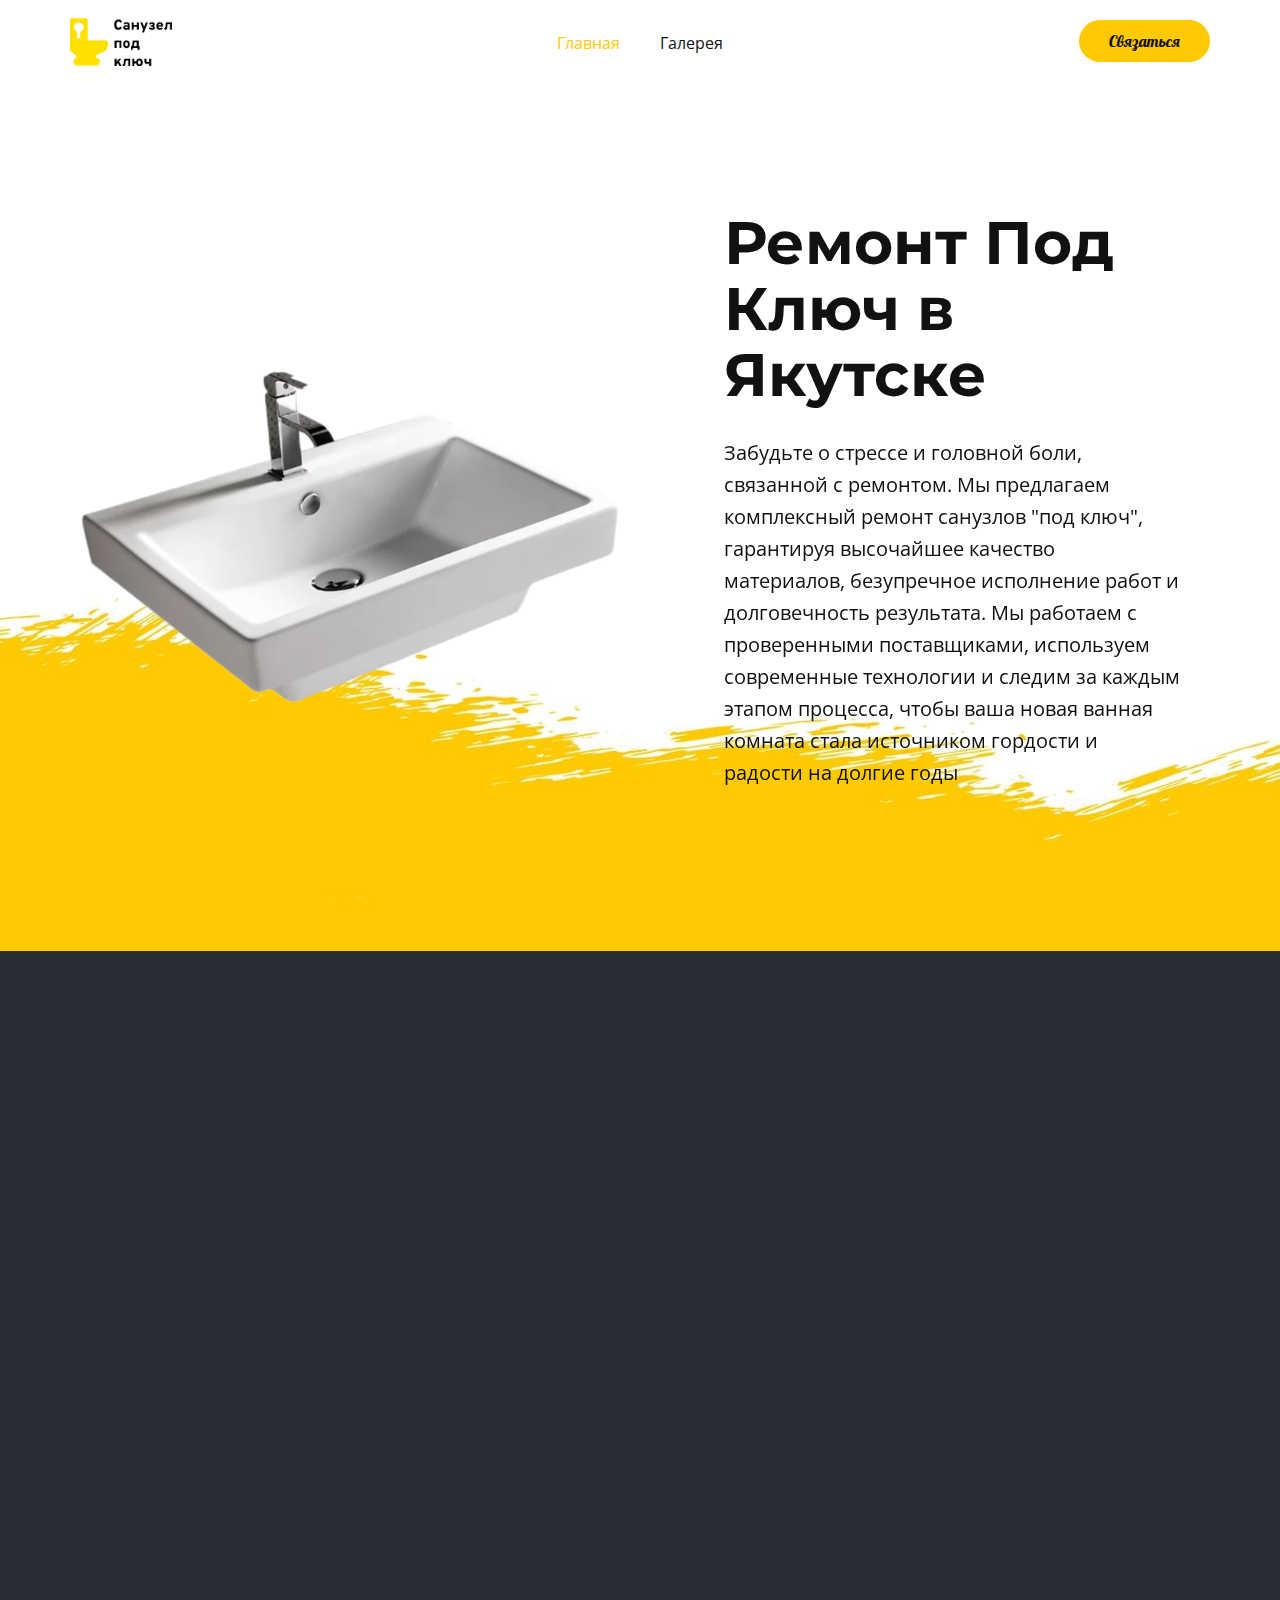
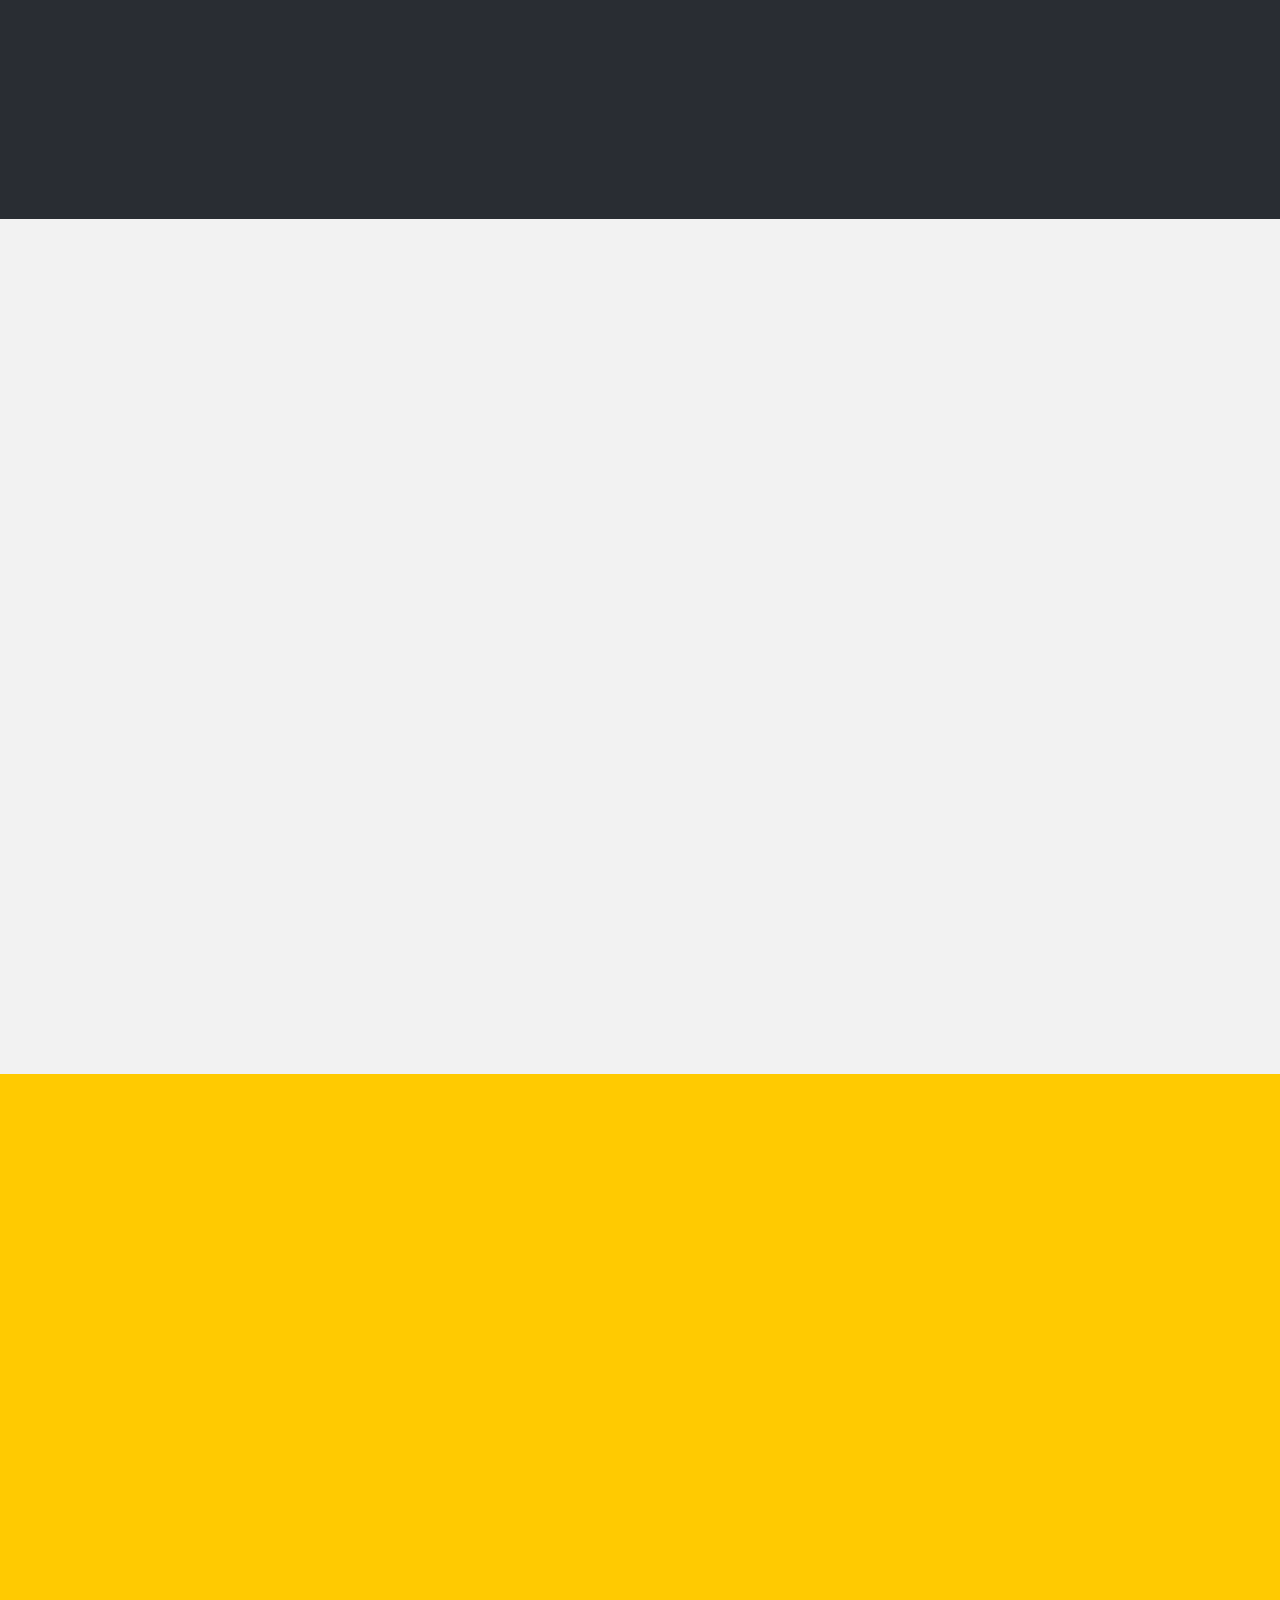
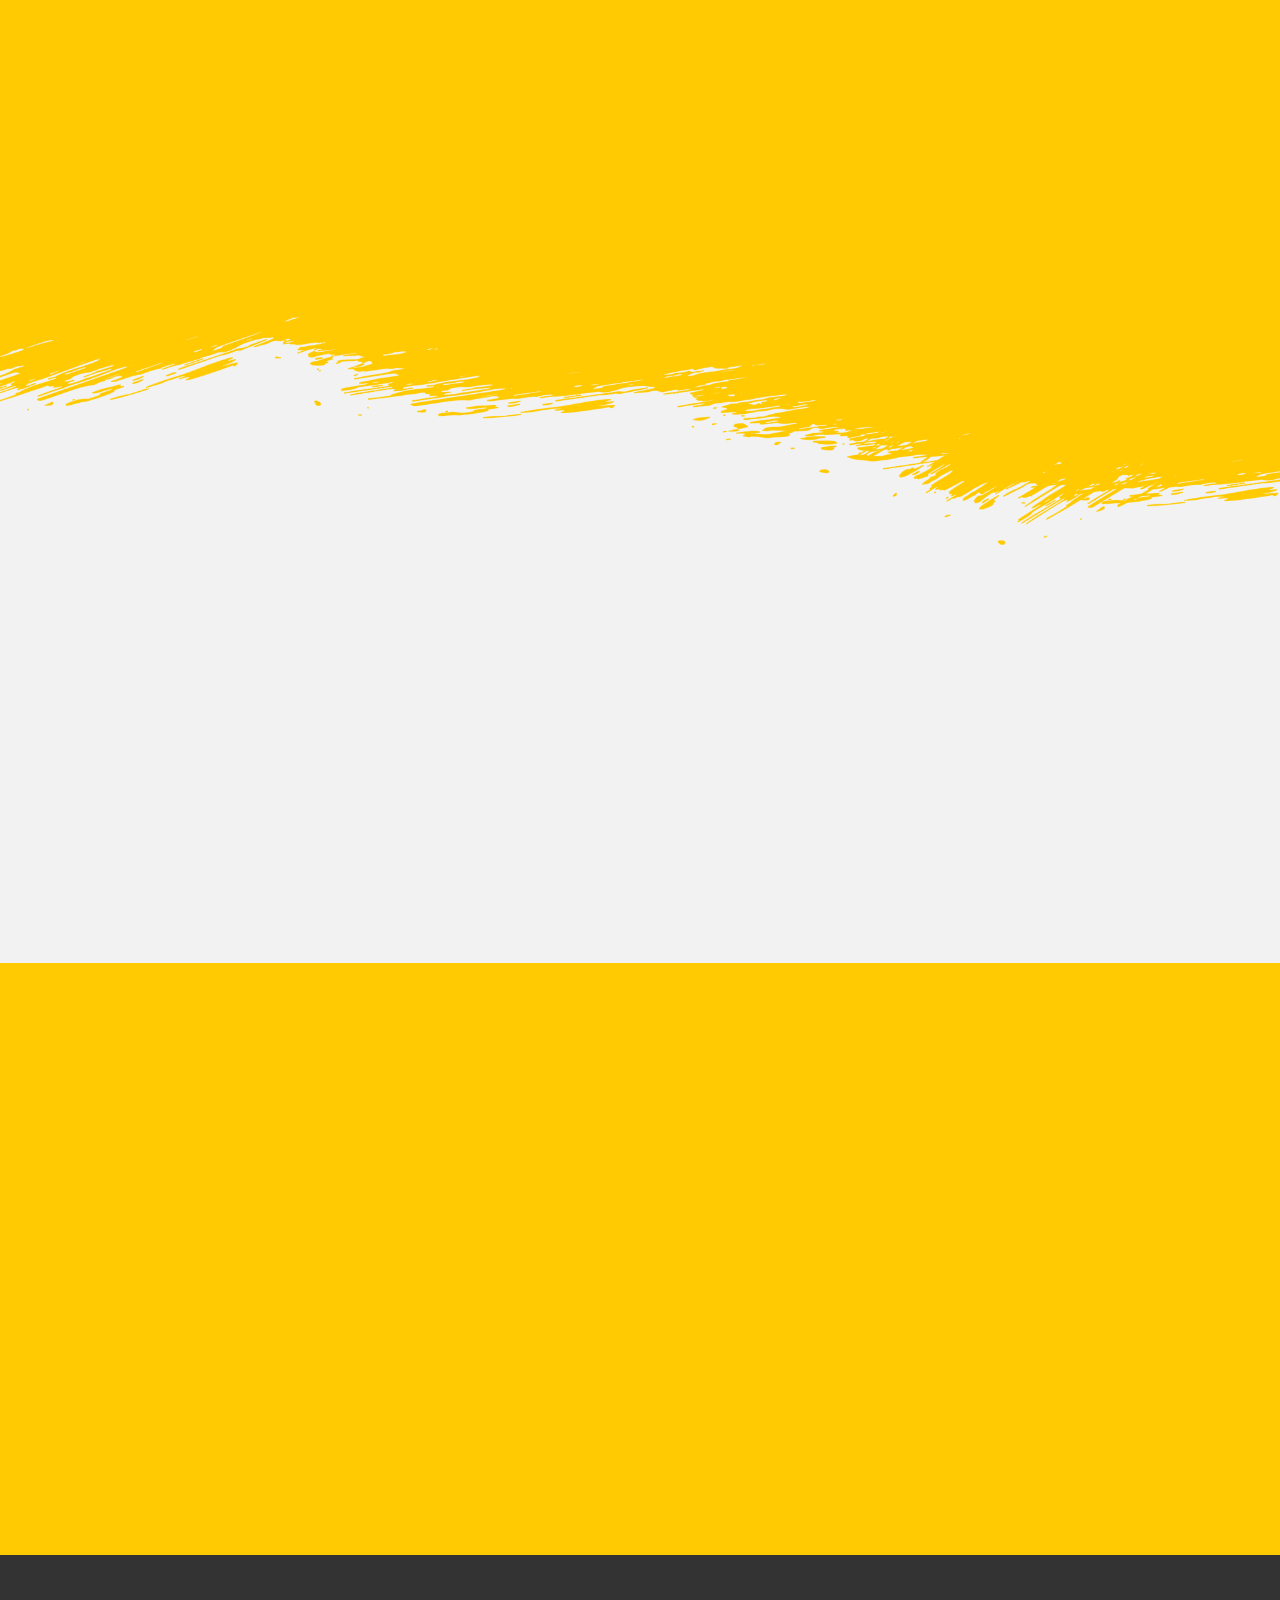
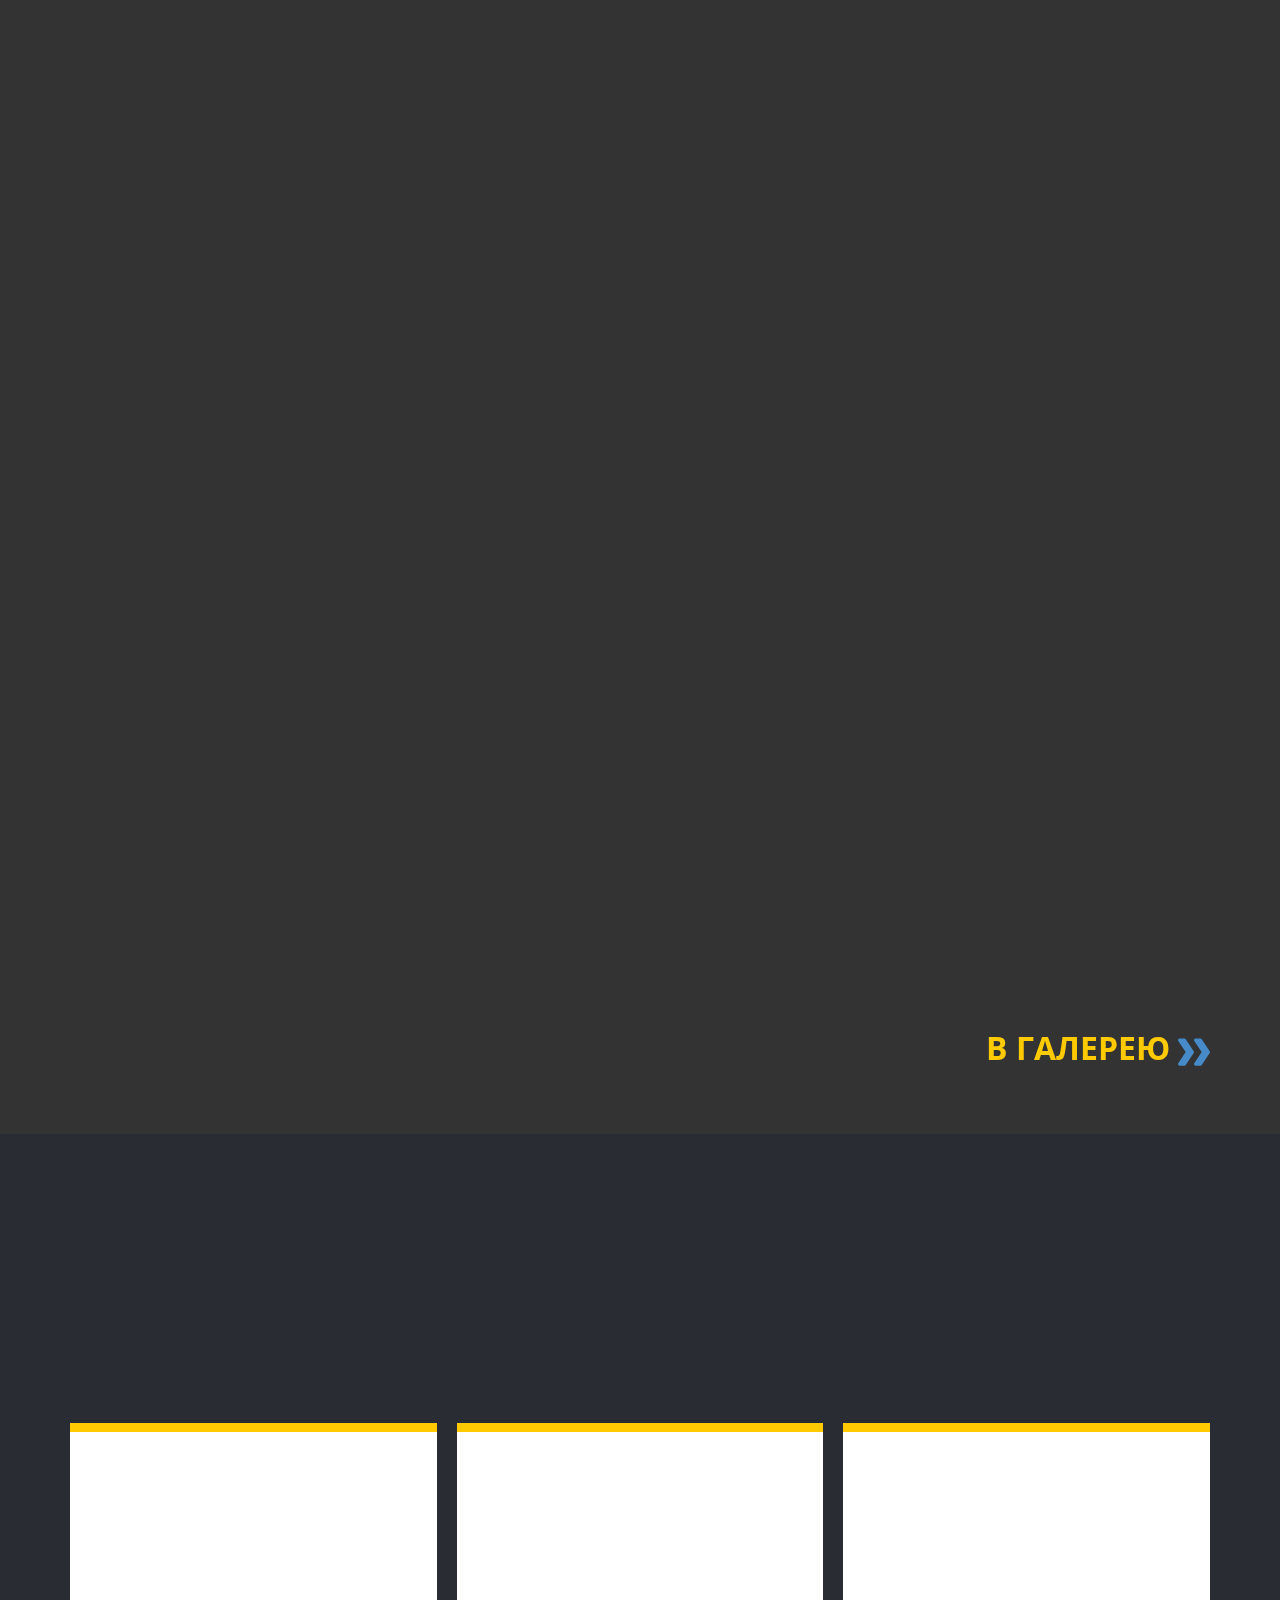
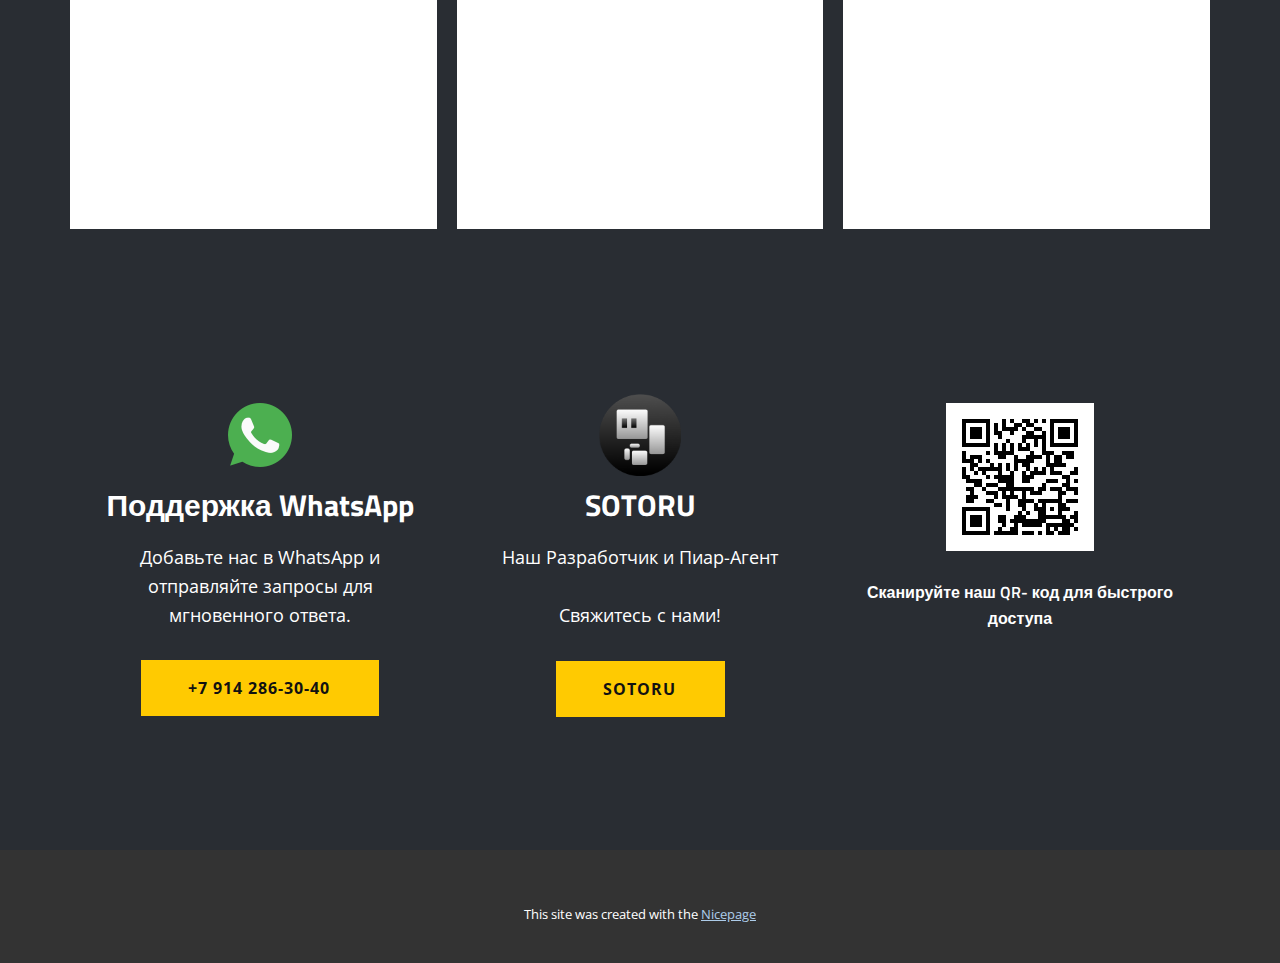
==== index.html @ 140f91f3 "Add files via upload" ====
<!DOCTYPE html>
<html style="font-size: 16px;" lang="ru"><head>
    <meta name="viewport" content="width=device-width, initial-scale=1.0">
    <meta charset="utf-8">
    <meta name="keywords" content="Услуги по ремонту дома, Почему стоит выбрать нашу компанию для ремонта дома?, Надежные, проверенные и профессиональные услуги, Услуги по ремонту дома, Наши услуги, Ремонтные услуги для дома внутри, Отправьте нам сообщение, Профессиональные услуги, Познакомьтесь с экспертами по обслуживанию вашего дома">
    <meta name="description" content="">
    <title>Главная</title>
    <link rel="stylesheet" href="nicepage.css" media="screen">
<link rel="stylesheet" href="index.css" media="screen">
    <script class="u-script" type="text/javascript" src="jquery.js" defer=""></script>
    <script class="u-script" type="text/javascript" src="nicepage.js" defer=""></script>
    <meta name="generator" content="Nicepage 7.6.4, nicepage.com">
    
    
    
    
    
    
    
    
    
    
    
    
    <link id="u-theme-google-font" rel="stylesheet" href="https://fonts.googleapis.com/css?family=Titillium+Web:200,200i,300,300i,400,400i,600,600i,700,700i,900|Open+Sans:300,300i,400,400i,500,500i,600,600i,700,700i,800,800i">
    <link id="u-page-google-font" rel="stylesheet" href="https://fonts.googleapis.com/css?family=Montserrat:100,100i,200,200i,300,300i,400,400i,500,500i,600,600i,700,700i,800,800i,900,900i|Oswald:200,300,400,500,600,700|Lobster:400">
    <script type="application/ld+json">{
		"@context": "http://schema.org",
		"@type": "Organization",
		"name": "",
		"logo": "images/Frame2.png"
}</script>
    <meta name="theme-color" content="#478ac9">
    <meta property="og:title" content="Главная">
    <meta property="og:type" content="website">
  <meta data-intl-tel-input-cdn-path="intlTelInput/"></head>
  <body data-home-page="Главная.html" data-home-page-title="Главная" data-path-to-root="./" data-include-products="false" class="u-body u-xl-mode" data-lang="ru"><header class="u-clearfix u-header u-header" id="sec-8087"><div class="u-clearfix u-sheet u-valign-middle-lg u-valign-middle-md u-valign-middle-sm u-sheet-1">
        <a href="#" class="u-image u-logo u-image-1" data-image-width="129" data-image-height="62">
          <img class="u-logo-image u-logo-image-1" src="images/Frame2.png">
        </a>
        <nav class="u-menu u-menu-one-level u-offcanvas u-menu-1" data-responsive-from="SM">
          <div class="menu-collapse" style="font-size: 1rem; letter-spacing: 0px;">
            <a class="u-button-style u-custom-left-right-menu-spacing u-custom-padding-bottom u-custom-text-active-color u-custom-top-bottom-menu-spacing u-hamburger-link u-nav-link u-text-active-palette-1-base u-text-hover-palette-2-base" href="#">
              <svg class="u-svg-link" viewBox="0 0 24 24"><use xmlns:xlink="http://www.w3.org/1999/xlink" xlink:href="#menu-hamburger"></use></svg>
              <svg class="u-svg-content" version="1.1" id="menu-hamburger" viewBox="0 0 16 16" x="0px" y="0px" xmlns:xlink="http://www.w3.org/1999/xlink" xmlns="http://www.w3.org/2000/svg"><g><rect y="1" width="16" height="2"></rect><rect y="7" width="16" height="2"></rect><rect y="13" width="16" height="2"></rect>
</g></svg>
            </a>
          </div>
          <div class="u-custom-menu u-nav-container">
            <ul class="u-nav u-unstyled u-nav-1"><li class="u-nav-item"><a class="u-button-style u-nav-link u-text-active-palette-3-base u-text-hover-palette-2-base" href="./" style="padding: 10px 20px;">Главная</a>
</li><li class="u-nav-item"><a class="u-button-style u-nav-link u-text-active-palette-3-base u-text-hover-palette-2-base" href="Галерея.html" style="padding: 10px 20px;">Галерея</a>
</li></ul>
          </div>
          <div class="u-custom-menu u-nav-container-collapse">
            <div class="u-black u-container-style u-inner-container-layout u-opacity u-opacity-95 u-sidenav">
              <div class="u-inner-container-layout u-sidenav-overflow">
                <div class="u-menu-close"></div>
                <ul class="u-align-center u-nav u-popupmenu-items u-unstyled u-nav-2"><li class="u-nav-item"><a class="u-button-style u-nav-link" href="./">Главная</a>
</li><li class="u-nav-item"><a class="u-button-style u-nav-link" href="Галерея.html">Галерея</a>
</li></ul>
              </div>
            </div>
            <div class="u-black u-menu-overlay u-opacity u-opacity-70"></div>
          </div>
        </nav>
        <a href="https://wa.me/79142863040?text=%D0%97%D0%B4%D1%80%D0%B0%D0%B2%D1%81%D1%82%D0%B2%D1%83%D0%B9%D1%82%D0%B5!%20%F0%9F%91%8B%20%D0%A5%D0%BE%D1%87%D1%83%20%D0%B7%D0%B0%D0%BA%D0%B0%D0%B7%D0%B0%D1%82%D1%8C" class="u-align-center u-border-none u-btn u-btn-round u-button-style u-custom-font u-font-lobster u-hover-palette-1-dark-1 u-palette-3-base u-radius-50 u-text-active-white u-btn-1">Связаться</a>
      </div></header>
    <section class="u-clearfix u-image u-section-1" id="carousel_58e9" data-image-width="1889" data-image-height="1080">
      <div class="u-clearfix u-sheet u-valign-middle-xs u-valign-top-lg u-valign-top-md u-valign-top-sm u-valign-top-xl u-sheet-1">
        <div class="data-layout-selected u-clearfix u-expanded-width u-gutter-30 u-layout-wrap u-layout-wrap-1">
          <div class="u-layout">
            <div class="u-layout-row">
              <div class="u-align-center-sm u-align-center-xs u-container-style u-layout-cell u-left-cell u-size-30-md u-size-30-sm u-size-30-xs u-size-32-lg u-size-32-xl u-layout-cell-1" src="" data-animation-name="customAnimationIn" data-animation-duration="1500" data-animation-delay="0">
                <div class="u-container-layout u-valign-top-lg u-valign-top-md u-valign-top-sm u-container-layout-1">
                  <img class="u-expanded-width u-hover-feature u-image u-image-1" src="images/i1.png" data-image-width="900" data-image-height="560">
                </div>
              </div>
              <div class="u-align-left u-container-align-left u-container-style u-layout-cell u-right-cell u-size-28-lg u-size-28-xl u-size-30-md u-size-30-sm u-size-30-xs u-layout-cell-2" data-animation-name="customAnimationIn" data-animation-duration="1000" data-animation-delay="250" data-animation-direction="">
                <div class="u-container-layout u-valign-middle-lg u-valign-middle-md u-valign-middle-sm u-valign-middle-xs u-container-layout-2">
                  <h1 class="u-align-left u-custom-font u-font-montserrat u-text u-text-1">Ремонт Под Ключ в Якутске</h1>
                  <p class="u-align-left u-text u-text-2"> Забудьте о стрессе и головной боли, связанной с ремонтом. Мы предлагаем комплексный ремонт санузлов "под ключ", гарантируя высочайшее качество материалов,  безупречное исполнение работ и долговечность результата.  Мы работаем с проверенными поставщиками,  используем современные технологии и  следим за каждым этапом процесса, чтобы ваша новая ванная комната стала источником гордости и радости на долгие годы</p>
                  <a href="https://wa.me/79142863040?text=%D0%97%D0%B4%D1%80%D0%B0%D0%B2%D1%81%D1%82%D1%83%D0%B9%D1%82%D0%B5%2C%20" class="u-active-black u-align-left u-border-2 u-border-active-black u-border-black u-border-hover-black u-border-radius-50 u-btn u-btn-round u-button-style u-hover-black u-none u-btn-1" data-animation-name="customAnimationIn" data-animation-duration="1250" data-animation-delay="500">связаться с нами</a>
                </div>
              </div>
            </div>
          </div>
        </div>
      </div>
      
    </section>
    <section class="u-align-center u-clearfix u-container-align-center u-palette-5-dark-3 u-section-2" id="carousel_21e8">
      <div class="u-clearfix u-sheet u-valign-middle-lg u-valign-middle-md u-valign-middle-sm u-sheet-1">
        <h2 class="u-align-center u-text u-text-1" data-animation-name="customAnimationIn" data-animation-duration="1500">Почему стоит выбрать нас для ремонта дома?</h2>
        <div class="u-expanded-width u-list u-list-1">
          <div class="u-repeater u-repeater-1">
            <div class="u-align-left u-container-align-center u-container-align-left u-container-style u-list-item u-radius-20 u-repeater-item u-shape-round u-white u-list-item-1" data-animation-name="customAnimationIn" data-animation-duration="1500" data-animation-delay="500">
              <div class="u-container-layout u-similar-container u-container-layout-1">
                <div class="u-border-9 u-border-palette-3-base u-image u-image-circle u-image-1" alt="" data-image-width="480" data-image-height="270" data-animation-name="customAnimationIn" data-animation-duration="1500" data-animation-delay="750"></div>
                <h4 class="u-align-center u-custom-font u-font-montserrat u-text u-text-2" data-animation-name="customAnimationIn" data-animation-duration="1500" data-animation-delay="750"> Индивидуальный подход<br style="">
                </h4>
                <p class="u-align-center u-text u-text-3"> Мы учитываем все ваши пожелания и особенности помещения</p>
              </div>
            </div>
            <div class="u-align-left u-container-align-left u-container-style u-list-item u-radius-20 u-repeater-item u-shape-round u-video-cover u-white u-list-item-2" data-animation-name="customAnimationIn" data-animation-duration="1500" data-animation-delay="500">
              <div class="u-container-layout u-similar-container u-container-layout-2">
                <div class="u-border-9 u-border-palette-3-base u-image u-image-circle u-image-2" alt="" data-image-width="700" data-image-height="593" data-animation-name="customAnimationIn" data-animation-duration="1500" data-animation-delay="750"></div>
                <h4 class="u-align-center u-custom-font u-font-montserrat u-text u-text-4" data-animation-name="customAnimationIn" data-animation-duration="1500" data-animation-delay="750">Профессионализм<br style="">
                </h4>
                <p class="u-align-center u-text u-text-5"> Наша команда состоит из опытных специалистов с многолетним стажем работы</p>
              </div>
            </div>
            <div class="u-align-left u-container-align-left u-container-style u-list-item u-radius-20 u-repeater-item u-shape-round u-video-cover u-white u-list-item-3" data-animation-name="customAnimationIn" data-animation-duration="1500" data-animation-delay="500">
              <div class="u-container-layout u-similar-container u-container-layout-3">
                <div class="u-border-9 u-border-palette-3-base u-image u-image-circle u-image-3" alt="" data-image-width="700" data-image-height="593" data-animation-name="customAnimationIn" data-animation-duration="1500" data-animation-delay="750"></div>
                <h4 class="u-align-center u-custom-font u-font-montserrat u-text u-text-6" data-animation-name="customAnimationIn" data-animation-duration="1500" data-animation-delay="750"> Качественные материалы</h4>
                <p class="u-align-center u-text u-text-7"> Мы работаем только с проверенными производителями, гарантируя долговечность и надежность</p>
              </div>
            </div>
            <div class="u-align-left u-container-align-left u-container-style u-list-item u-radius-20 u-repeater-item u-shape-round u-video-cover u-white u-list-item-4" data-animation-name="customAnimationIn" data-animation-duration="1500" data-animation-delay="500">
              <div class="u-container-layout u-similar-container u-container-layout-4">
                <div class="u-border-9 u-border-palette-3-base u-image u-image-circle u-image-4" alt="" data-image-width="1600" data-image-height="1067" data-animation-name="customAnimationIn" data-animation-duration="1500" data-animation-delay="750"></div>
                <h4 class="u-align-center u-custom-font u-font-montserrat u-text u-text-8" data-animation-name="customAnimationIn" data-animation-duration="1500" data-animation-delay="750"> Соблюдение сроков</h4>
                <p class="u-align-center u-text u-text-9"> Мы строго соблюдаем оговоренные сроки выполнения работ</p>
              </div>
            </div>
          </div>
        </div>
      </div>
    </section>
    <section class="u-clearfix u-container-align-left-xl u-grey-5 u-section-3" id="sec-6cde">
      <div class="u-clearfix u-sheet u-valign-middle-lg u-sheet-1">
        <div class="u-image u-image-circle u-image-1" alt="" data-image-width="1200" data-image-height="800" data-animation-name="customAnimationIn" data-animation-duration="2000" data-animation-delay="0"></div>
        <div class="data-layout-selected u-clearfix u-expanded-width-md u-expanded-width-sm u-expanded-width-xs u-layout-wrap u-layout-wrap-1">
          <div class="u-layout">
            <div class="u-layout-col">
              <div class="u-container-align-center-lg u-container-align-left-xs u-container-style u-layout-cell u-size-20 u-layout-cell-1" data-animation-name="customAnimationIn" data-animation-duration="2000" data-animation-delay="0">
                <div class="u-container-layout u-valign-middle-sm u-valign-middle-xs u-valign-top-xl u-container-layout-1">
                  <div class="u-container-align-center u-container-style u-group u-palette-3-base u-preserve-proportions u-shape-circle u-group-1">
                    <div class="u-container-layout u-valign-middle u-container-layout-2">
                      <h3 class="u-align-center u-text u-text-default u-text-1">01</h3>
                    </div>
                  </div>
                  <div class="u-container-style u-group u-shape-rectangle u-group-2">
                    <div class="u-container-layout u-valign-top-lg u-valign-top-md u-valign-top-sm u-valign-top-xs">
                      <h5 class="u-align-left u-custom-font u-font-oswald u-text u-text-2"> Натяжные потолки в&nbsp;<br>П​ОДАРО​​К 
                      </h5>
                    </div>
                  </div>
                </div>
              </div>
              <div class="u-container-align-left-xs u-container-align-right-lg u-container-style u-layout-cell u-shape-rectangle u-size-20 u-layout-cell-2" data-animation-name="customAnimationIn" data-animation-duration="2000" data-animation-delay="0">
                <div class="u-container-layout u-valign-bottom-lg u-valign-bottom-xl u-valign-middle-md u-valign-top-xs u-container-layout-4">
                  <div class="u-container-align-center u-container-style u-group u-palette-3-base u-preserve-proportions u-shape-circle u-group-3">
                    <div class="u-container-layout u-valign-middle">
                      <h3 class="u-align-center u-text u-text-default u-text-3">02</h3>
                    </div>
                  </div>
                  <div class="u-container-style u-group u-shape-rectangle u-group-4">
                    <div class="u-container-layout">
                      <h5 class="u-align-left u-custom-font u-font-oswald u-text u-text-default u-text-4"> Реставрация ванны в ПОДАРОК</h5>
                    </div>
                  </div>
                </div>
              </div>
              <div class="u-container-align-center-lg u-container-style u-layout-cell u-shape-rectangle u-size-20 u-layout-cell-3" data-animation-name="customAnimationIn" data-animation-duration="2000" data-animation-delay="0">
                <div class="u-container-layout u-valign-top-lg u-container-layout-7">
                  <div class="u-container-align-center u-container-style u-group u-palette-3-base u-preserve-proportions u-shape-circle u-group-5">
                    <div class="u-container-layout u-valign-middle">
                      <h3 class="u-align-center u-text u-text-default u-text-5">03</h3>
                    </div>
                  </div>
                  <div class="u-container-style u-expanded-width-xs u-group u-shape-rectangle u-group-6">
                    <div class="u-container-layout u-valign-middle-lg u-valign-middle-md u-valign-middle-sm u-valign-middle-xl u-container-layout-9">
                      <h5 class="u-align-left u-custom-font u-font-oswald u-text u-text-default u-text-6"> Резка под 40 градусов</h5>
                    </div>
                  </div>
                </div>
              </div>
            </div>
          </div>
        </div>
      </div>
    </section>
    <section class="u-align-center u-clearfix u-container-align-center u-palette-3-base u-valign-middle u-section-4" id="carousel_ec6f">
      <div class="data-layout-selected u-clearfix u-gutter-0 u-layout-wrap u-layout-wrap-1">
        <div class="u-gutter-0 u-layout">
          <div class="u-layout-row">
            <div class="u-container-style u-image u-layout-cell u-shape-rectangle u-size-33-lg u-size-38-xl u-size-60-md u-size-60-sm u-size-60-xs u-image-1" data-image-width="392" data-image-height="320" data-animation-name="customAnimationIn" data-animation-duration="1500">
              <div class="u-container-layout u-container-layout-1"></div>
            </div>
            <div class="u-container-align-left-lg u-container-align-left-xl u-container-style u-layout-cell u-shape-rectangle u-size-22-xl u-size-27-lg u-size-60-md u-size-60-sm u-size-60-xs u-layout-cell-2" data-animation-name="customAnimationIn" data-animation-duration="1500" data-animation-delay="500">
              <div class="u-container-layout u-valign-middle-lg u-valign-middle-md u-valign-middle-sm u-container-layout-2">
                <h2 class="u-align-left u-text u-text-1" data-animation-name="customAnimationIn" data-animation-duration="1500" data-animation-delay="500">Надежные, проверенные и профессиональные услуги</h2>
                <ul class="u-align-left u-custom-list u-text u-text-2"> Забудьте о муках ремонта! Мы предлагаем услуги по комплексному обустройству санузлов «под ключ»</ul>
                <div class="u-expanded-width-lg u-expanded-width-xl u-list u-list-1">
                  <div class="u-repeater u-repeater-1">
                    <div class="u-container-align-left u-container-style u-list-item u-repeater-item">
                      <div class="u-container-layout u-similar-container u-valign-middle u-container-layout-3">
                        <h6 class="u-align-left u-text u-text-default u-text-3">
                          <span class="u-file-icon u-icon u-icon-1"><img src="images/711239.png" alt="" style=""></span>Унитаз
                        </h6>
                      </div>
                    </div>
                    <div class="u-container-align-left u-container-style u-list-item u-repeater-item">
                      <div class="u-container-layout u-similar-container u-valign-middle u-container-layout-4">
                        <h6 class="u-align-left u-text u-text-default u-text-4">
                          <span class="u-file-icon u-icon u-icon-2"><img src="images/711239.png" alt="" style=""></span>Раковина
                        </h6>
                      </div>
                    </div>
                    <div class="u-container-align-left u-container-style u-list-item u-repeater-item">
                      <div class="u-container-layout u-similar-container u-valign-middle u-container-layout-5">
                        <h6 class="u-align-left u-text u-text-default u-text-5">
                          <span class="u-file-icon u-icon u-icon-3"><img src="images/711239.png" alt="" style=""></span>Ванна
                        </h6>
                      </div>
                    </div>
                    <div class="u-container-style u-list-item u-repeater-item">
                      <div class="u-container-layout u-similar-container u-valign-middle u-container-layout-6">
                        <h6 class="u-align-left u-text u-text-default u-text-6">
                          <span class="u-file-icon u-icon u-icon-4"><img src="images/711239.png" alt="" style=""></span> Душевая кабина 
                        </h6>
                      </div>
                    </div>
                  </div>
                </div>
              </div>
            </div>
          </div>
        </div>
      </div>
    </section>
    <section class="u-align-center u-clearfix u-container-align-center u-grey-5 u-section-5" id="sec-742b">
      <div class="u-container-align-center u-container-style u-expanded-width-lg u-expanded-width-md u-expanded-width-sm u-expanded-width-xl u-group u-image u-image-1" data-image-width="1980" data-image-height="1132">
        <div class="u-container-layout u-container-layout-1">
          <h2 class="u-align-center u-text u-text-1" data-animation-name="customAnimationIn" data-animation-duration="1500">Наши услуги</h2>
        </div>
      </div>
      <div class="u-list u-list-1">
        <div class="u-repeater u-repeater-1">
          <div class="u-align-left u-container-align-left u-container-style u-list-item u-radius-20 u-repeater-item u-shape-round u-white u-list-item-1" data-animation-name="customAnimationIn" data-animation-duration="1500">
            <div class="u-container-layout u-similar-container u-container-layout-2">
              <span class="u-file-icon u-icon u-icon-circle u-palette-3-base u-icon-1" data-animation-name="customAnimationIn" data-animation-duration="1500" data-animation-delay="500"><img src="images/1107201-e9a29c3d.png" alt=""></span>
              <h4 class="u-custom-font u-font-montserrat u-text u-text-2"> Полный демонтаж и монтаж санузла</h4>
              <p class="u-text u-text-3"> Демонтаж старой сантехники, облицовки, коммуникаций.  Установка новой сантехники,  укладка плитки,  монтаж натяжных потолков и освещения.  Включает в себя все необходимые подготовительные и завершающие работы.</p>
              <a href="#" class="u-border-1 u-border-active-black u-border-hover-black u-border-no-left u-border-no-right u-border-no-top u-border-palette-3-base u-bottom-left-radius-0 u-bottom-right-radius-0 u-btn u-button-style u-none u-radius-0 u-text-active-black u-text-body-color u-text-hover-black u-top-left-radius-0 u-top-right-radius-0 u-btn-1">более</a>
            </div>
          </div>
          <div class="u-align-left u-container-align-left u-container-style u-list-item u-radius-20 u-repeater-item u-shape-round u-video-cover u-white u-list-item-2" data-animation-name="customAnimationIn" data-animation-duration="1500">
            <div class="u-container-layout u-similar-container u-container-layout-3">
              <span class="u-file-icon u-icon u-icon-circle u-palette-3-base u-icon-2" data-animation-name="customAnimationIn" data-animation-duration="1500" data-animation-delay="500"><img src="images/422315-41c69177.png" alt=""></span>
              <h4 class="u-custom-font u-font-montserrat u-text u-text-4"> Проектирование и дизайн санузла</h4>
              <p class="u-text u-text-5"> Разработка индивидуального проекта с учетом пожеланий клиента,  подбор материалов и сантехники</p>
              <a href="#" class="u-border-1 u-border-active-black u-border-hover-black u-border-no-left u-border-no-right u-border-no-top u-border-palette-3-base u-bottom-left-radius-0 u-bottom-right-radius-0 u-btn u-button-style u-none u-radius-0 u-text-active-black u-text-body-color u-text-hover-black u-top-left-radius-0 u-top-right-radius-0 u-btn-2">более</a>
            </div>
          </div>
          <div class="u-align-left u-container-align-left u-container-style u-list-item u-radius-20 u-repeater-item u-shape-round u-video-cover u-white u-list-item-3" data-animation-name="customAnimationIn" data-animation-duration="1500">
            <div class="u-container-layout u-similar-container u-container-layout-4">
              <span class="u-file-icon u-icon u-icon-circle u-palette-3-base u-icon-3" data-animation-name="customAnimationIn" data-animation-duration="1500" data-animation-delay="500"><img src="images/5035738-b8cf2e83.png" alt=""></span>
              <h4 class="u-custom-font u-font-montserrat u-text u-text-6"> Ремонт и замена сантехники</h4>
              <p class="u-text u-text-7"> Ремонт или замена унитаза, раковины, ванны, душевой кабины, смесителей, водонагревателя и других сантехнических приборов</p>
              <a href="#" class="u-border-1 u-border-active-black u-border-hover-black u-border-no-left u-border-no-right u-border-no-top u-border-palette-3-base u-bottom-left-radius-0 u-bottom-right-radius-0 u-btn u-button-style u-none u-radius-0 u-text-active-black u-text-body-color u-text-hover-black u-top-left-radius-0 u-top-right-radius-0 u-btn-3">более</a>
            </div>
          </div>
          <div class="u-align-left u-container-align-left u-container-style u-list-item u-radius-20 u-repeater-item u-shape-round u-video-cover u-white u-list-item-4" data-animation-name="customAnimationIn" data-animation-duration="1500">
            <div class="u-container-layout u-similar-container u-container-layout-5">
              <span class="u-file-icon u-icon u-icon-circle u-palette-3-base u-icon-4" data-animation-name="customAnimationIn" data-animation-duration="1500" data-animation-delay="500"><img src="images/7315554-2b85bfeb.png" alt=""></span>
              <h4 class="u-custom-font u-font-montserrat u-text u-text-8"> Гидроизоляция санузла</h4>
              <p class="u-text u-text-9"> Профессиональная обработка поверхностей специальными материалами для предотвращения протечек и обеспечения долговечности санузла</p>
              <a href="#" class="u-border-1 u-border-active-black u-border-hover-black u-border-no-left u-border-no-right u-border-no-top u-border-palette-3-base u-bottom-left-radius-0 u-bottom-right-radius-0 u-btn u-button-style u-none u-radius-0 u-text-active-black u-text-body-color u-text-hover-black u-top-left-radius-0 u-top-right-radius-0 u-btn-4">более</a>
            </div>
          </div>
        </div>
      </div>
      
      
      
      
    </section>
    <section class="u-align-center u-clearfix u-container-align-center u-palette-3-base u-valign-middle u-section-6" id="carousel_6ea1">
      <div class="data-layout-selected u-clearfix u-gutter-0 u-layout-wrap u-layout-wrap-1">
        <div class="u-gutter-0 u-layout">
          <div class="u-layout-row">
            <div class="u-align-left u-container-align-left u-container-style u-layout-cell u-size-27-lg u-size-27-xl u-size-60-md u-size-60-sm u-size-60-xs u-layout-cell-1" data-animation-name="customAnimationIn" data-animation-duration="1500" data-animation-delay="500">
              <div class="u-container-layout u-valign-middle-lg u-valign-middle-md u-valign-middle-sm u-valign-middle-xs u-container-layout-1">
                <h2 class="u-align-left u-text u-text-1"> Превратите мечту в реальность с нами!</h2>
                <ul class="u-align-left u-custom-list u-text u-text-2"> Забудьте о бесконечном поиске сантехники, материалах, мастерах и головной боли, связанной с ремонтом</ul>
                <a href="https://wa.me/79142863040?text=%D0%97%D0%B4%D1%80%D0%B0%D0%B2%D1%81%D1%82%D1%83%D0%B9%D1%82%D0%B5%2C%20" class="u-active-black u-align-left u-border-2 u-border-active-black u-border-black u-border-hover-black u-border-radius-50 u-btn u-button-style u-hover-black u-none u-btn-1" data-animation-name="customAnimationIn" data-animation-duration="1250" data-animation-delay="500">Узнать больше</a>
              </div>
            </div>
            <div class="u-container-align-center u-container-style u-image u-layout-cell u-shape-rectangle u-size-33-lg u-size-33-xl u-size-60-md u-size-60-sm u-size-60-xs u-image-1" data-animation-name="customAnimationIn" data-animation-duration="1500" data-image-width="1083" data-image-height="720">
              <div class="u-container-layout u-valign-middle u-container-layout-2"></div>
            </div>
          </div>
        </div>
      </div>
    </section>
    <section class="u-clearfix u-grey-80 u-section-7" id="sec-de72">
      <div class="u-clearfix u-sheet u-valign-bottom-xl u-valign-middle-lg u-valign-middle-md u-valign-middle-sm u-valign-middle-xs u-sheet-1">
        <h1 class="u-text u-text-1" data-animation-name="customAnimationIn" data-animation-duration="2000" data-animation-delay="0">Галерея</h1>
        <h3 class="u-text u-text-default u-text-2" data-animation-name="customAnimationIn" data-animation-duration="1000" data-animation-delay="0">галерея за 5 лет</h3>
      </div>
    </section>
    <section class="u-clearfix u-grey-80 u-section-8" id="sec-50d0">
      <div class="u-clearfix u-sheet u-valign-middle-lg u-valign-middle-md u-valign-middle-sm u-valign-middle-xs u-sheet-1">
        <div class="data-layout-selected u-clearfix u-expanded-width u-gutter-30 u-layout-wrap u-layout-wrap-1">
          <div class="u-layout">
            <div class="u-layout-col">
              <div class="u-size-30">
                <div class="u-layout-row">
                  <div class="u-container-align-center u-container-style u-hover-feature u-image u-layout-cell u-size-40 u-image-1" data-image-width="720" data-image-height="540" data-animation-name="customAnimationIn" data-animation-duration="2000" data-animation-delay="0">
                    <div class="u-container-layout u-container-layout-1"></div>
                  </div>
                  <div class="u-container-align-center u-container-style u-hover-feature u-image u-layout-cell u-size-20 u-image-2" data-image-width="1024" data-image-height="768" data-animation-name="customAnimationIn" data-animation-duration="2000" data-animation-delay="0">
                    <div class="u-container-layout u-container-layout-2"></div>
                  </div>
                </div>
              </div>
              <div class="u-size-30">
                <div class="u-layout-row">
                  <div class="u-container-align-center u-container-style u-hover-feature u-image u-layout-cell u-size-20 u-image-3" data-image-width="1083" data-image-height="720" data-animation-name="customAnimationIn" data-animation-duration="2000" data-animation-delay="0">
                    <div class="u-container-layout u-container-layout-3"></div>
                  </div>
                  <div class="u-container-align-center u-container-style u-hover-feature u-image u-layout-cell u-size-40 u-image-4" data-image-width="1024" data-image-height="767" data-animation-name="customAnimationIn" data-animation-duration="2000" data-animation-delay="0">
                    <div class="u-container-layout u-container-layout-4"></div>
                  </div>
                </div>
              </div>
            </div>
          </div>
        </div>
        <a href="Галерея.html" data-page-id="323722085" class="u-btn u-button-style u-none u-text-active-white u-text-hover-palette-2-base u-text-palette-3-base u-btn-1" title="Галерея" data-animation-name="pulse" data-animation-duration="2000" data-animation-delay="0" data-animation-direction=""> в галерею&nbsp;<span class="u-icon u-text-palette-1-base"><svg class="u-svg-content" viewBox="0 -32 426.66667 426" style="width: 1em; height: 1em;"><path d="m213.332031 181.667969c0 4.265625-1.277343 8.53125-3.625 11.730469l-106.667969 160c-3.839843 5.761718-10.238281 9.601562-17.707031 9.601562h-64c-11.730469 0-21.332031-9.601562-21.332031-21.332031 0-4.269531 1.28125-8.535157 3.625-11.734375l98.773438-148.265625-98.773438-148.269531c-2.34375-3.199219-3.625-7.464844-3.625-11.730469 0-11.734375 9.601562-21.335938 21.332031-21.335938h64c7.46875 0 13.867188 3.839844 17.707031 9.601563l106.667969 160c2.347657 3.199218 3.625 7.464844 3.625 11.734375zm0 0"></path><path d="m426.667969 181.667969c0 4.265625-1.28125 8.53125-3.628907 11.730469l-106.664062 160c-3.839844 5.761718-10.242188 9.601562-17.707031 9.601562h-64c-11.734375 0-21.335938-9.601562-21.335938-21.332031 0-4.269531 1.28125-8.535157 3.628907-11.734375l98.773437-148.265625-98.773437-148.269531c-2.347657-3.199219-3.628907-7.464844-3.628907-11.730469 0-11.734375 9.601563-21.335938 21.335938-21.335938h64c7.464843 0 13.867187 3.839844 17.707031 9.601563l106.664062 160c2.347657 3.199218 3.628907 7.464844 3.628907 11.734375zm0 0"></path></svg></span>
        </a>
      </div>
      
      
      
      
    </section>
    <section class="u-align-center u-clearfix u-container-align-center u-palette-5-dark-3 u-section-9" id="sec-32ab">
      <div class="u-clearfix u-sheet u-valign-middle-lg u-valign-middle-md u-valign-middle-sm u-valign-middle-xs u-sheet-1">
        <h2 class="u-align-center u-text u-text-1" data-animation-name="customAnimationIn" data-animation-duration="1250">Профессиональные услуги</h2>
        <p class="u-align-center u-text u-text-2" data-animation-name="customAnimationIn" data-animation-duration="1500" data-animation-delay="250">Мы сделаем ваш дом более безопасным, чем он был до нас</p>
        <div class="u-expanded-width u-list u-list-1">
          <div class="u-repeater u-repeater-1">
            <div class="u-align-center u-border-9 u-border-no-bottom u-border-no-left u-border-no-right u-border-palette-3-base u-container-align-center u-container-style u-hover-feature u-list-item u-repeater-item u-shape-rectangle u-white u-list-item-1">
              <div class="u-container-layout u-similar-container u-valign-top u-container-layout-1">
                <h5 class="u-align-left u-text u-text-3" data-animation-name="customAnimationIn" data-animation-duration="1500" data-animation-delay="500"> Электромонтажные работы</h5>
                <p class="u-align-left u-text u-text-4" data-animation-name="customAnimationIn" data-animation-duration="1250" data-animation-delay="500"> Прокладка электропроводки, установка освещения, выключателей и розеток с учетом требований безопасности</p>
                <span class="u-file-icon u-icon u-icon-circle u-palette-3-base u-icon-1" data-animation-name="customAnimationIn" data-animation-duration="1500" data-animation-delay="500" data-href="https://wa.me/79142863040?text=%D0%97%D0%B4%D1%80%D0%B0%D0%B2%D1%81%D1%82%D1%83%D0%B9%D1%82%D0%B5%2C%20"><img src="images/664866-6819a042.png" alt=""></span>
              </div>
            </div>
            <div class="u-align-center u-border-9 u-border-no-bottom u-border-no-left u-border-no-right u-border-palette-3-base u-container-align-center u-container-style u-hover-feature u-list-item u-repeater-item u-shape-rectangle u-white u-list-item-2">
              <div class="u-container-layout u-similar-container u-valign-top u-container-layout-2">
                <h5 class="u-align-left u-text u-text-5" data-animation-name="customAnimationIn" data-animation-duration="1500" data-animation-delay="500"> Сантехнические работы</h5>
                <p class="u-align-left u-text u-text-6" data-animation-name="customAnimationIn" data-animation-duration="1250" data-animation-delay="500"> Установка и подключение всей сантехники (ванны, душевой кабины, унитаза, раковины, смесителей, бойлера и т.д.)  высокого качества</p>
                <span class="u-file-icon u-icon u-icon-circle u-palette-3-base u-icon-2" data-animation-name="customAnimationIn" data-animation-duration="1500" data-animation-delay="500" data-href="https://wa.me/79142863040?text=%D0%97%D0%B4%D1%80%D0%B0%D0%B2%D1%81%D1%82%D1%83%D0%B9%D1%82%D0%B5%2C%20"><img src="images/664866-6819a042.png" alt=""></span>
              </div>
            </div>
            <div class="u-align-center u-border-9 u-border-no-bottom u-border-no-left u-border-no-right u-border-palette-3-base u-container-align-center u-container-style u-hover-feature u-list-item u-repeater-item u-shape-rectangle u-white u-list-item-3">
              <div class="u-container-layout u-similar-container u-valign-top u-container-layout-3">
                <h5 class="u-align-left u-text u-text-7" data-animation-name="customAnimationIn" data-animation-duration="1500" data-animation-delay="500"> Гарантия качества</h5>
                <p class="u-align-left u-text u-text-8" data-animation-name="customAnimationIn" data-animation-duration="1250" data-animation-delay="500"> Мы используем только качественные материалы от проверенных поставщиков и предоставляем гарантию на все виды работ</p>
                <span class="u-file-icon u-icon u-icon-circle u-palette-3-base u-icon-3" data-animation-name="customAnimationIn" data-animation-duration="1500" data-animation-delay="500" data-href="https://wa.me/79142863040?text=%D0%97%D0%B4%D1%80%D0%B0%D0%B2%D1%81%D1%82%D1%83%D0%B9%D1%82%D0%B5%2C%20"><img src="images/664866-6819a042.png" alt=""></span>
              </div>
            </div>
          </div>
        </div>
      </div>
      
      
      
      
      
      
      
      
      
      
      
      
      
      
      
      
      
      
      
      
      
      
      
      
      
    </section>
    <section class="u-clearfix u-container-align-center u-palette-5-dark-3 u-section-10" id="carousel_42f5">
      <div class="u-clearfix u-sheet u-valign-middle u-sheet-1">
        <div class="data-layout-selected u-clearfix u-expanded-width u-layout-wrap u-layout-wrap-1">
          <div class="u-gutter-0 u-layout">
            <div class="u-layout-row">
              <div class="u-container-align-center u-container-style u-layout-cell u-shape-rectangle u-size-20 u-size-20-md u-layout-cell-1">
                <div class="u-container-layout u-valign-top u-container-layout-1">
                  <span class="u-align-center u-file-icon u-icon u-icon-1"><img src="images/733585.png" alt=""></span>
                  <h4 class="u-align-center u-text u-text-1">Поддержка WhatsApp</h4>
                  <p class="u-align-center u-text u-text-default-lg u-text-default-md u-text-default-xl u-text-2">Добавьте нас в WhatsApp и отправляйте запросы для мгновенного ответа.</p>
                  <a href="https://wa.me/79142863040?text=%D0%97%D0%B4%D1%80%D0%B0%D0%B2%D1%81%D1%82%D0%B2%D1%83%D0%B9%D1%82%D0%B5!%20%F0%9F%91%8B%20%D0%A5%D0%BE%D1%87%D1%83%20%D0%B7%D0%B0%D0%BA%D0%B0%D0%B7%D0%B0%D1%82%D1%8C" class="u-active-palette-3-light-1 u-btn u-button-style u-custom u-hover-palette-3-light-1 u-palette-3-base u-btn-1" data-animation-name="" data-animation-duration="0" data-animation-delay="0" data-animation-direction="">+7 914 286-30-40 </a>
                </div>
              </div>
              <div class="u-container-style u-layout-cell u-shape-rectangle u-size-20 u-size-20-md u-layout-cell-2">
                <div class="u-container-layout u-valign-top-lg u-valign-top-md u-valign-top-sm u-valign-top-xs u-container-layout-2">
                  <span class="u-align-center u-file-icon u-icon u-icon-2"><img src="images/Frame14255.png" alt=""></span>
                  <h4 class="u-align-center u-text u-text-3">SOTORU</h4>
                  <p class="u-align-center u-text u-text-4">Наш Разработчик и Пиар-Агент<br>
                    <br>Свяжитесь с нами!
                  </p>
                  <a href="https://t.me/sotoru_profile" class="u-active-palette-3-light-1 u-btn u-button-style u-custom u-hover-palette-3-light-1 u-palette-3-base u-btn-2" data-animation-name="" data-animation-duration="0" data-animation-delay="0" data-animation-direction="">sOTORU </a>
                </div>
              </div>
              <div class="u-align-center u-container-style u-layout-cell u-size-20 u-size-20-md u-layout-cell-3">
                <div class="u-container-layout u-valign-top u-container-layout-3">
                  <img class="u-image u-image-contain u-image-default u-preserve-proportions u-image-1" src="images/qr-code.gif" alt="" data-image-width="148" data-image-height="148">
                  <p class="u-custom-font u-heading-font u-text u-text-default u-text-5">Сканируйте наш QR- код для быстрого доступа</p>
                </div>
              </div>
            </div>
          </div>
        </div>
      </div>
    </section>
    
    
    
    <footer class="u-align-center u-clearfix u-container-align-center u-footer u-grey-80 u-footer" id="sec-d364"><div class="u-clearfix u-sheet u-sheet-1"></div></footer>
    <section class="u-backlink u-clearfix u-grey-80">
      <p class="u-text">
        <span>This site was created with the </span>
        <a class="u-link" href="https://nicepage.com/" target="_blank" rel="nofollow">
          <span>Nicepage</span>
        </a>
      </p>
    </section>
  
</body></html>
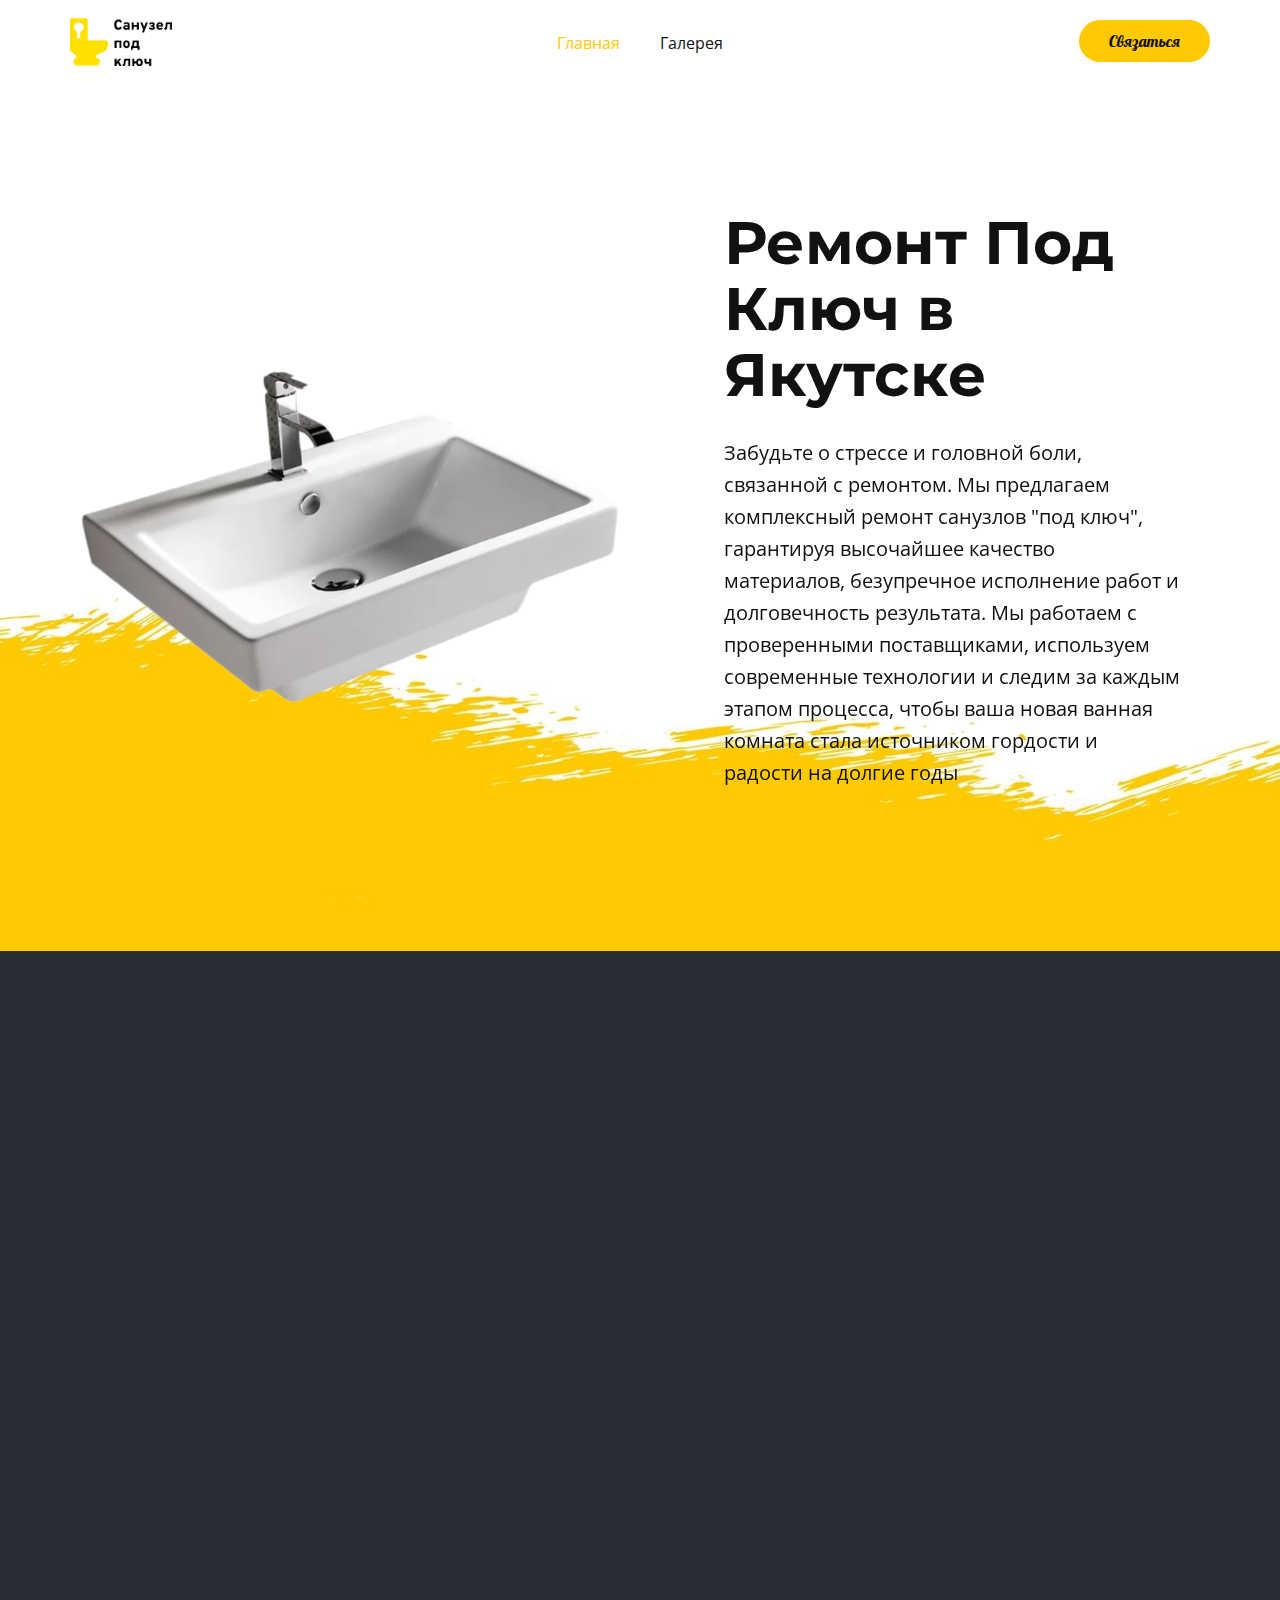
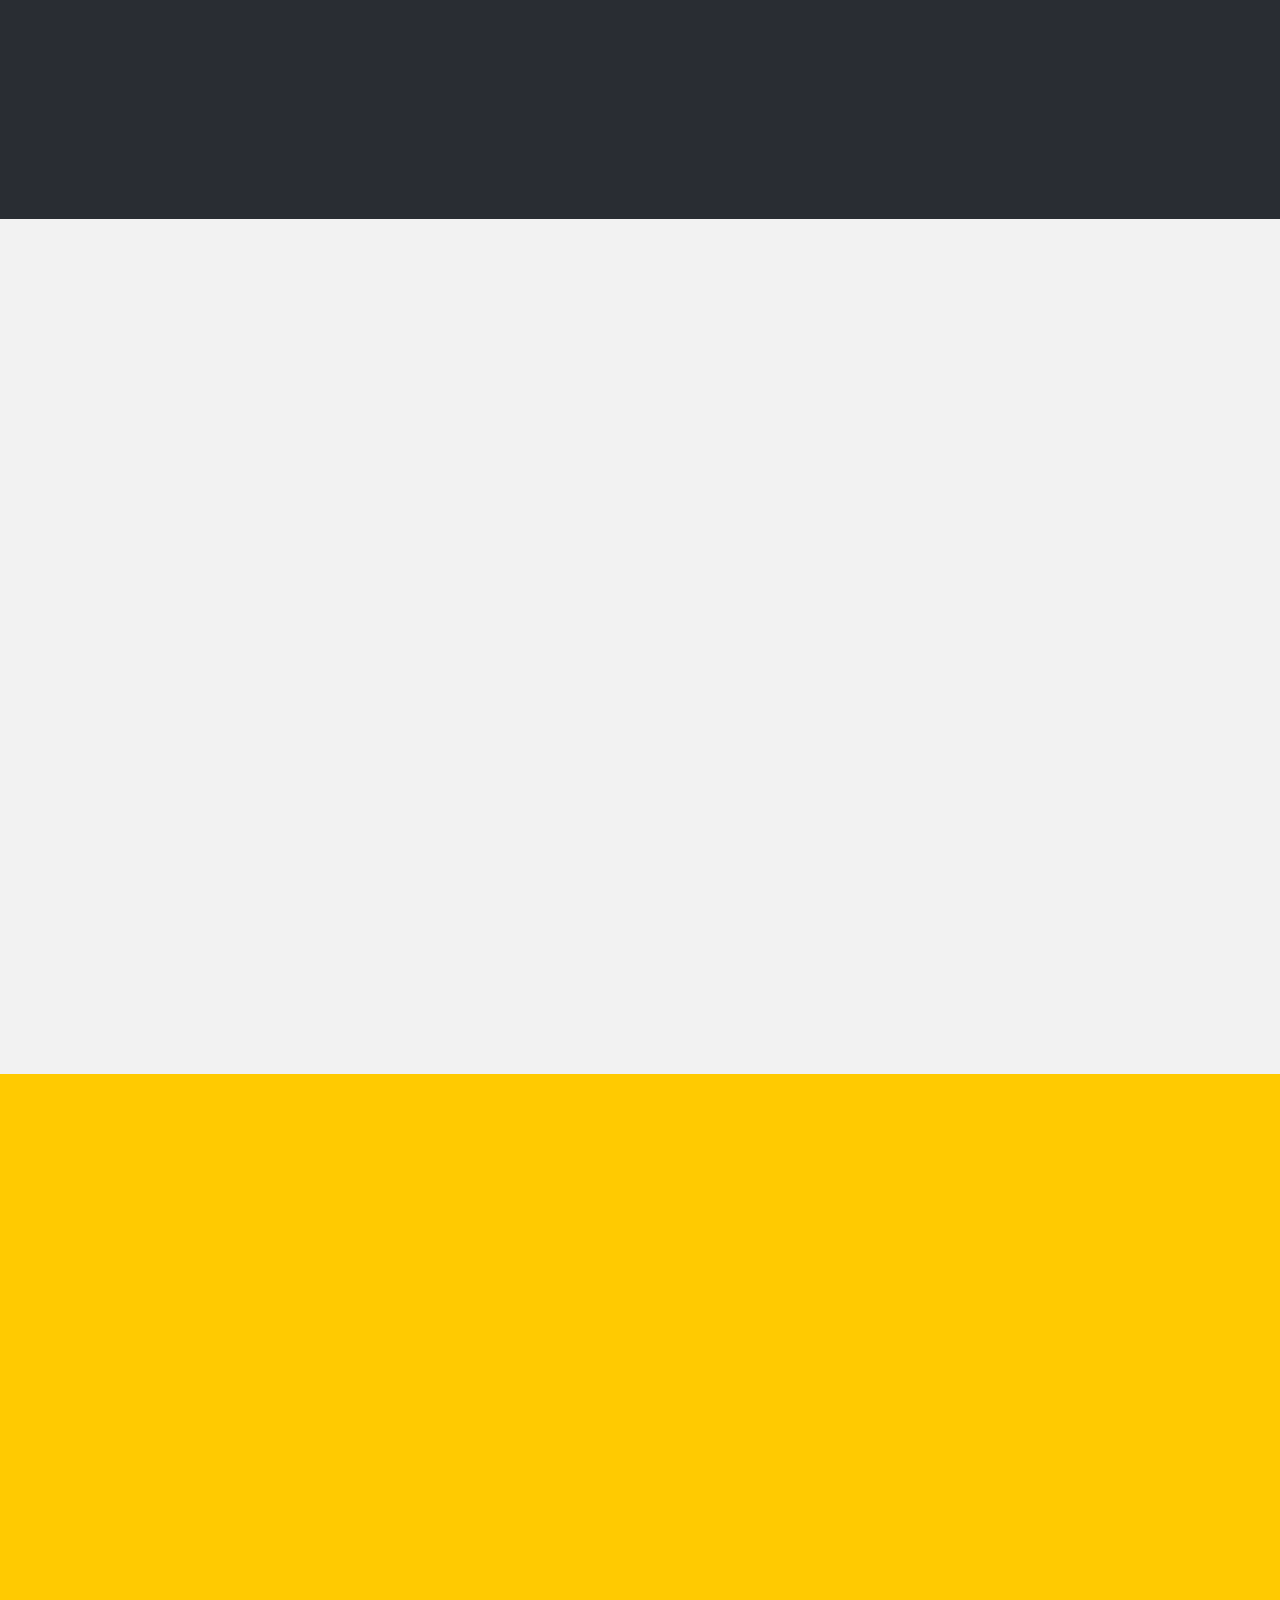
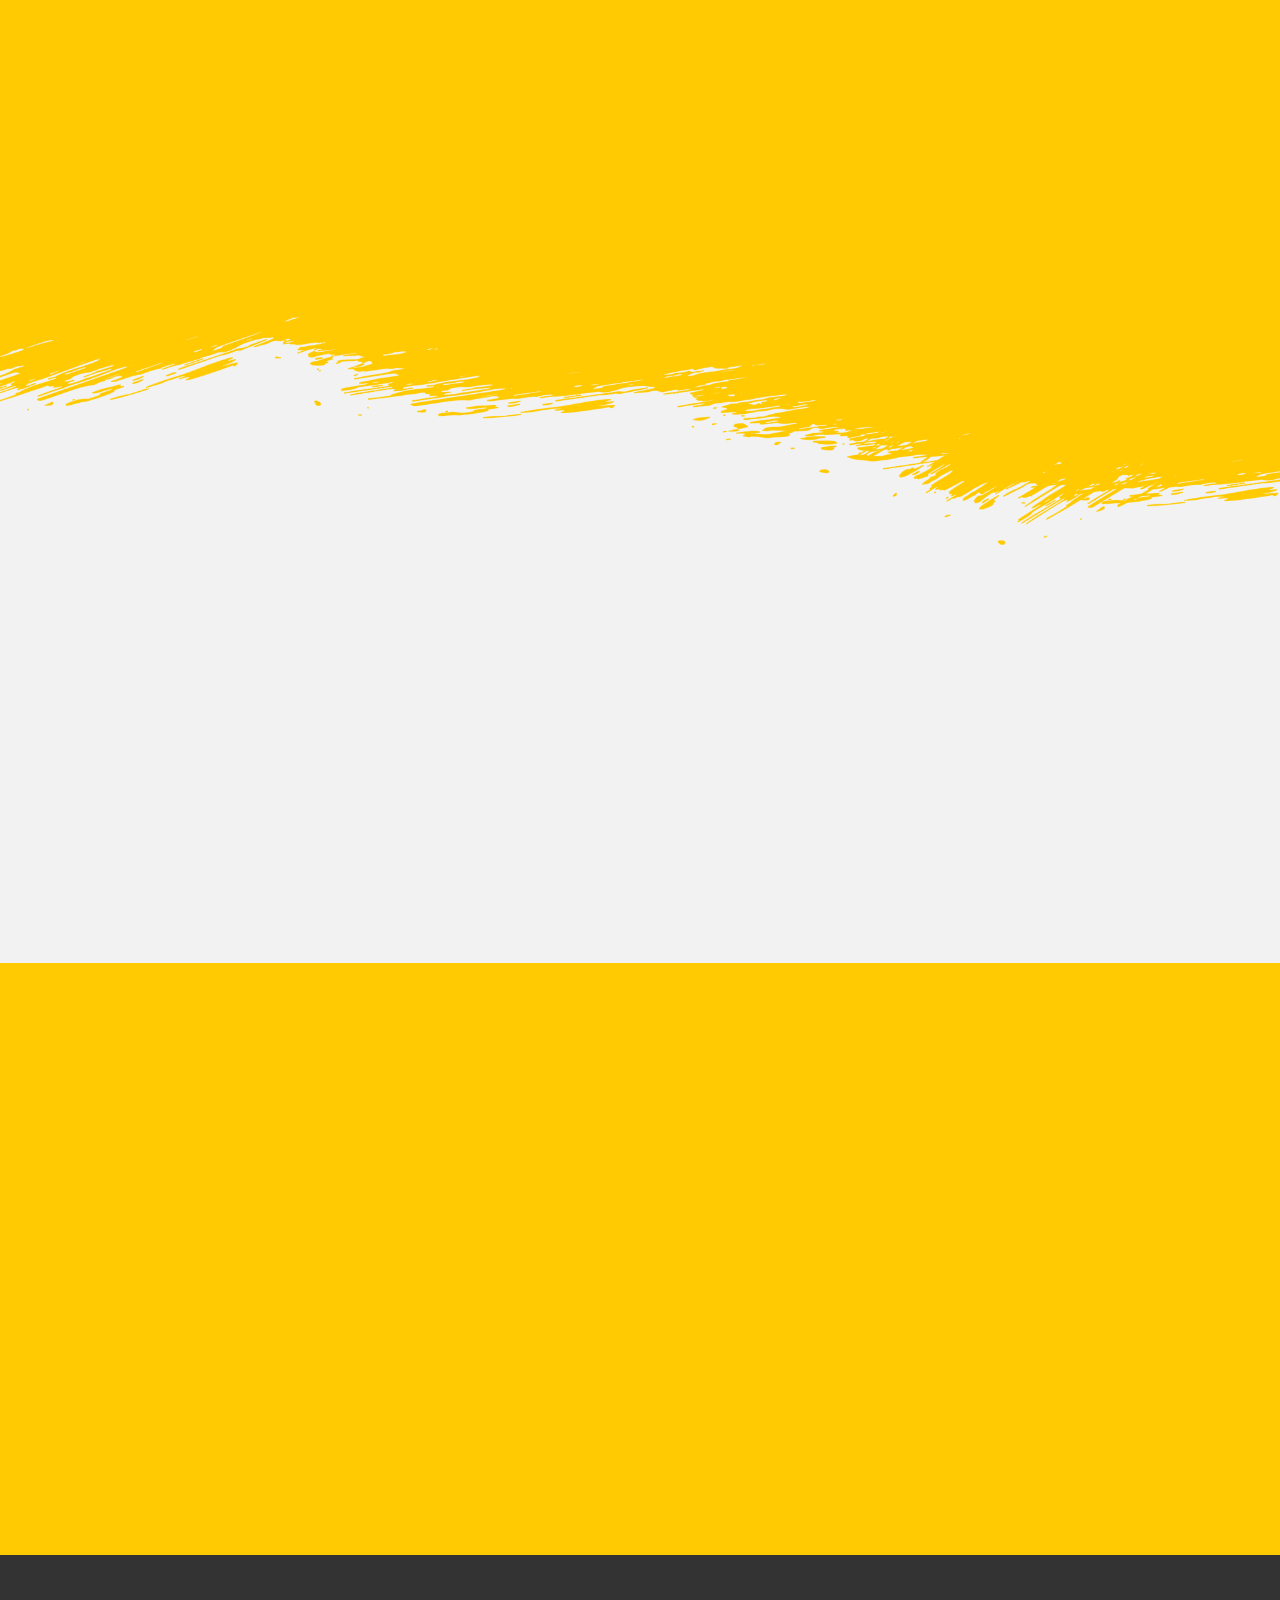
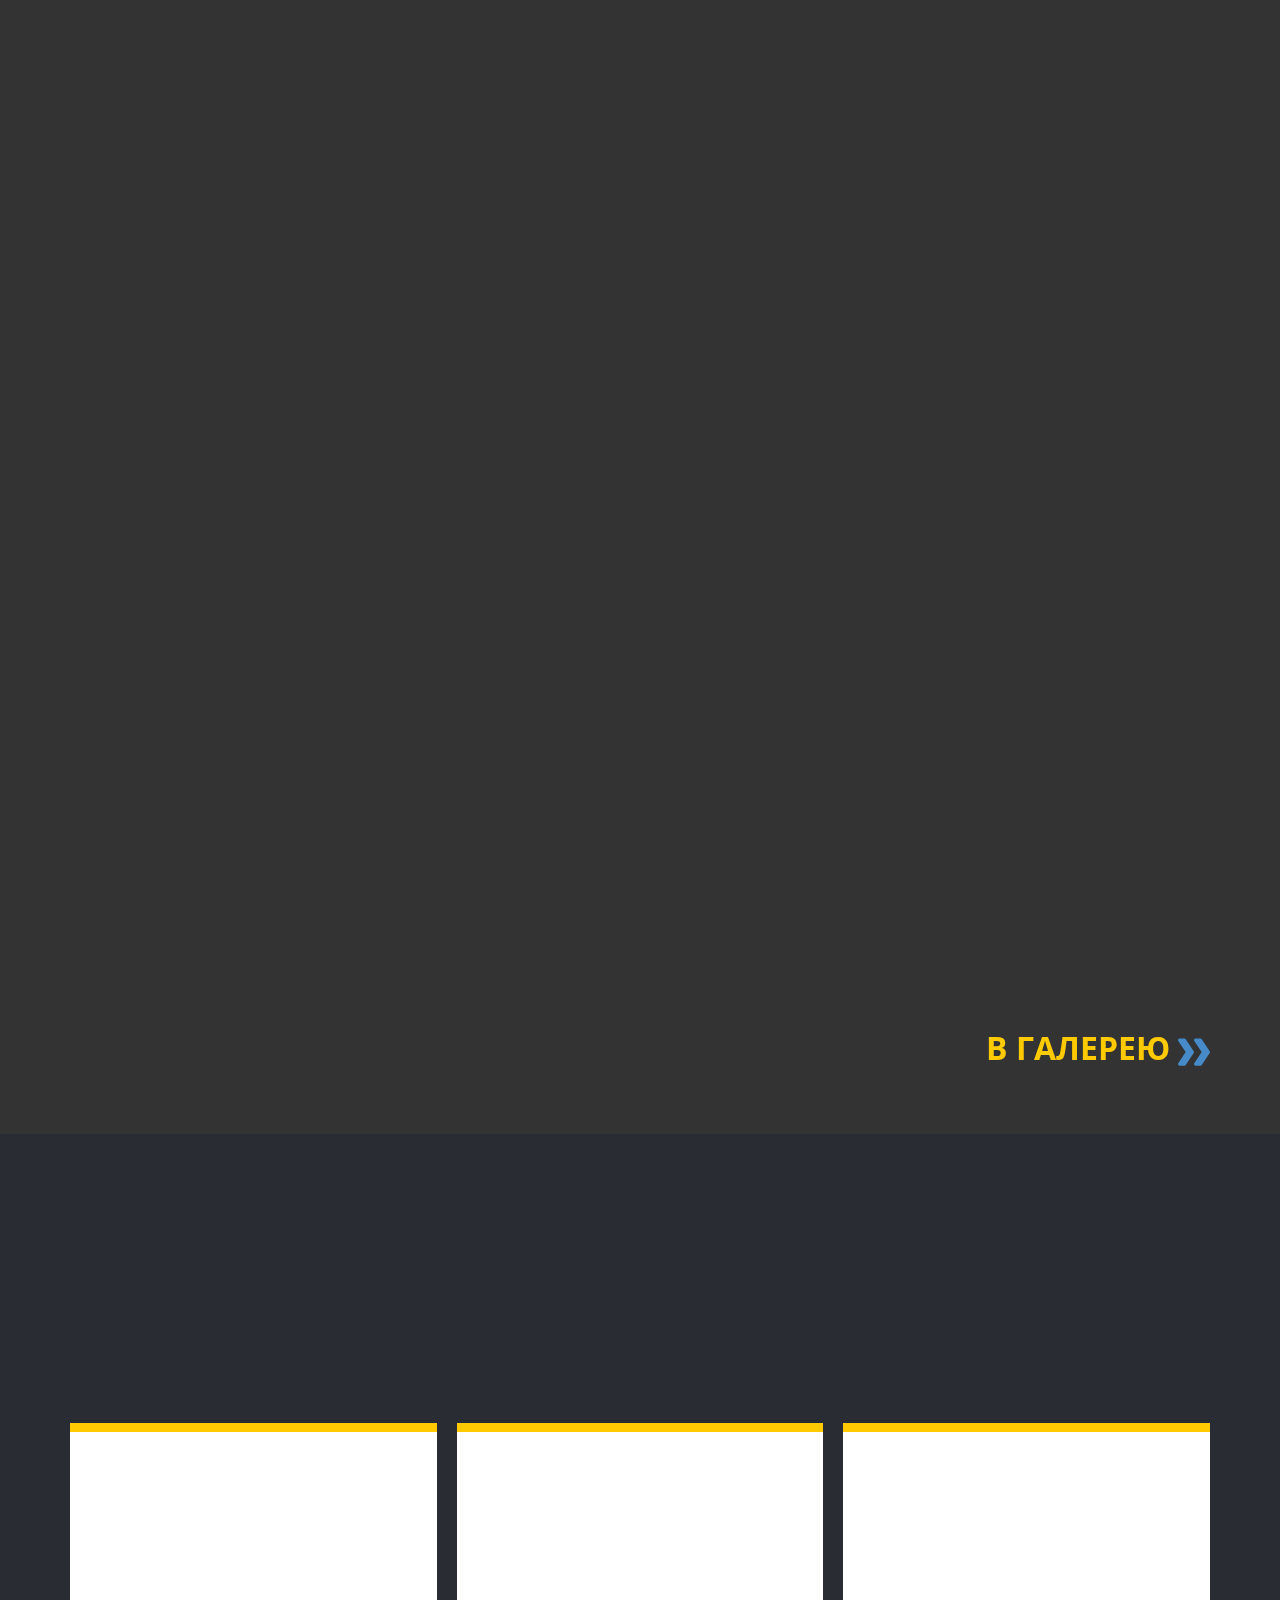
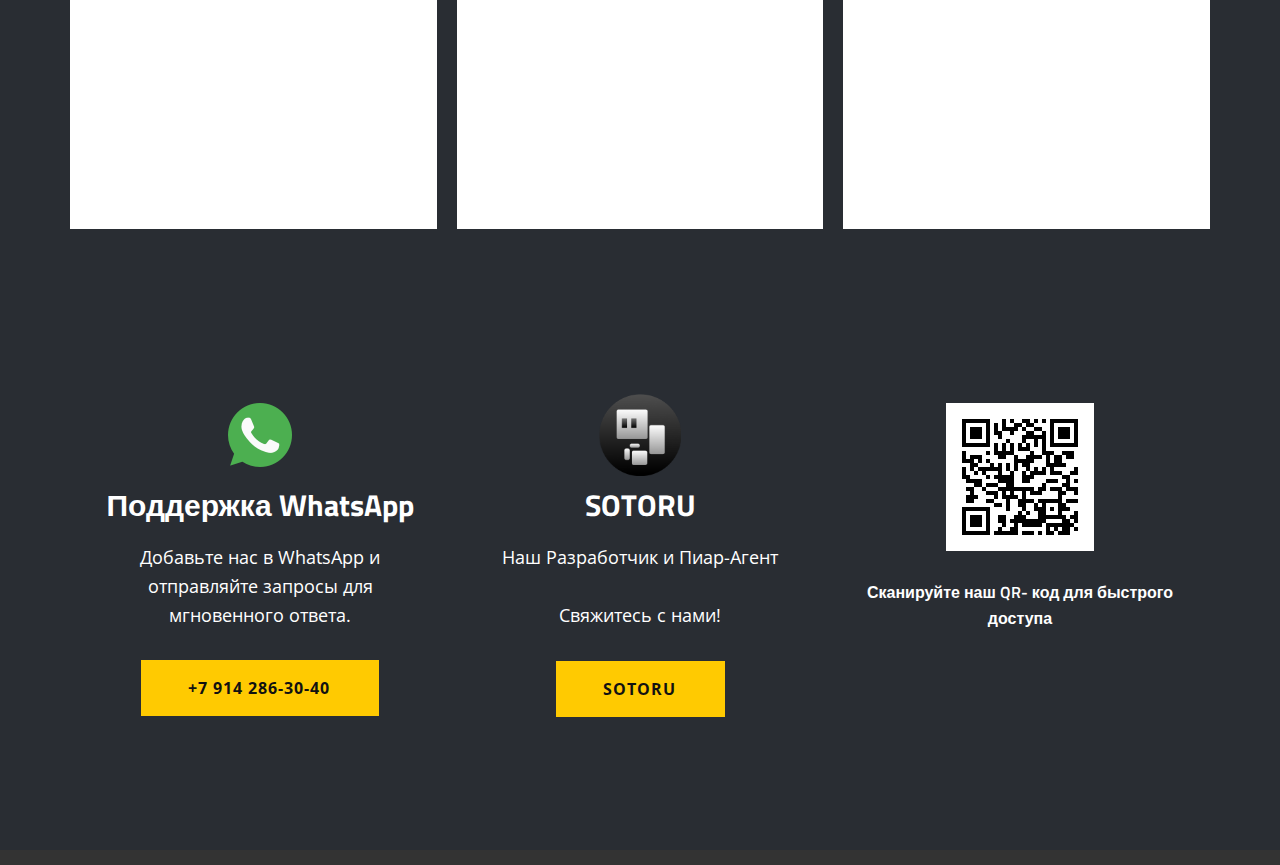
==== commit e846bc94: "Update index.html" ====
--- a/index.html
+++ b/index.html
@@ -431,13 +431,6 @@
     
     
     <footer class="u-align-center u-clearfix u-container-align-center u-footer u-grey-80 u-footer" id="sec-d364"><div class="u-clearfix u-sheet u-sheet-1"></div></footer>
-    <section class="u-backlink u-clearfix u-grey-80">
-      <p class="u-text">
-        <span>This site was created with the </span>
-        <a class="u-link" href="https://nicepage.com/" target="_blank" rel="nofollow">
-          <span>Nicepage</span>
-        </a>
-      </p>
-    </section>
+
   
-</body></html>+</body></html>
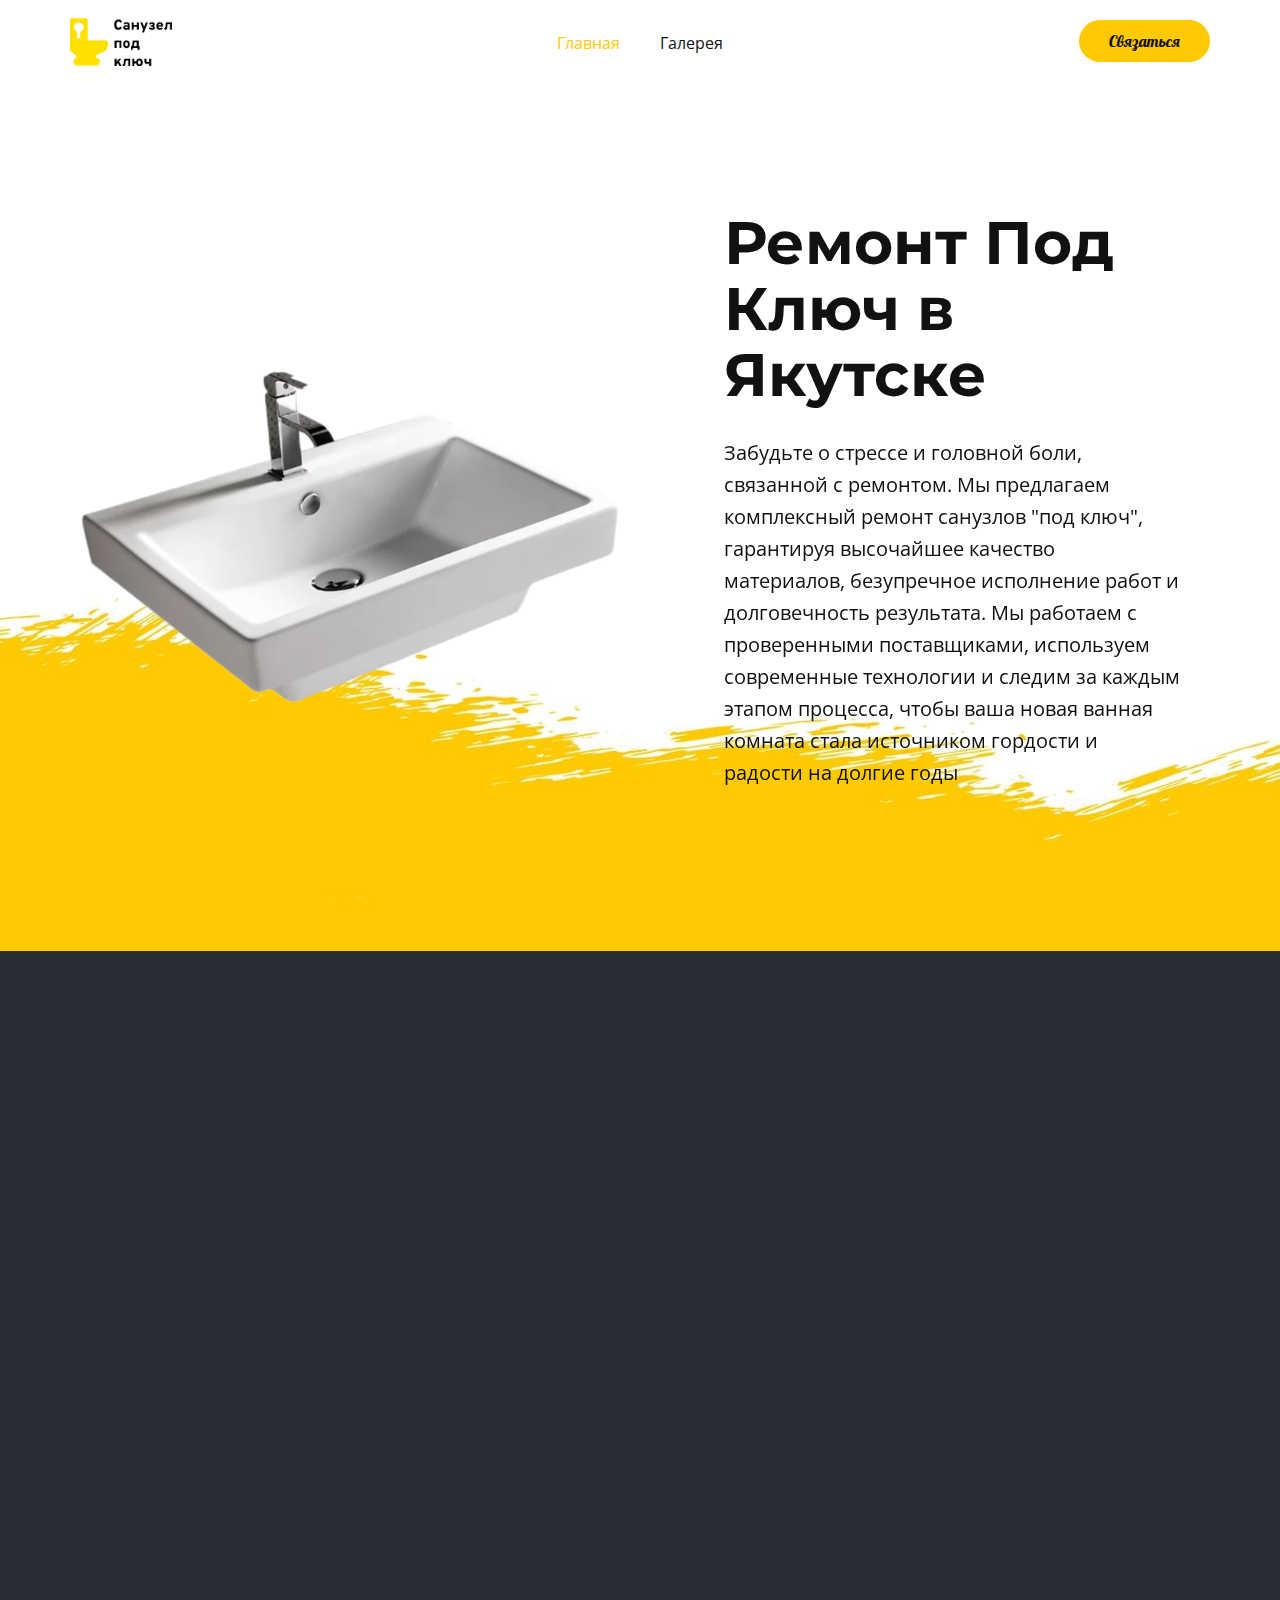
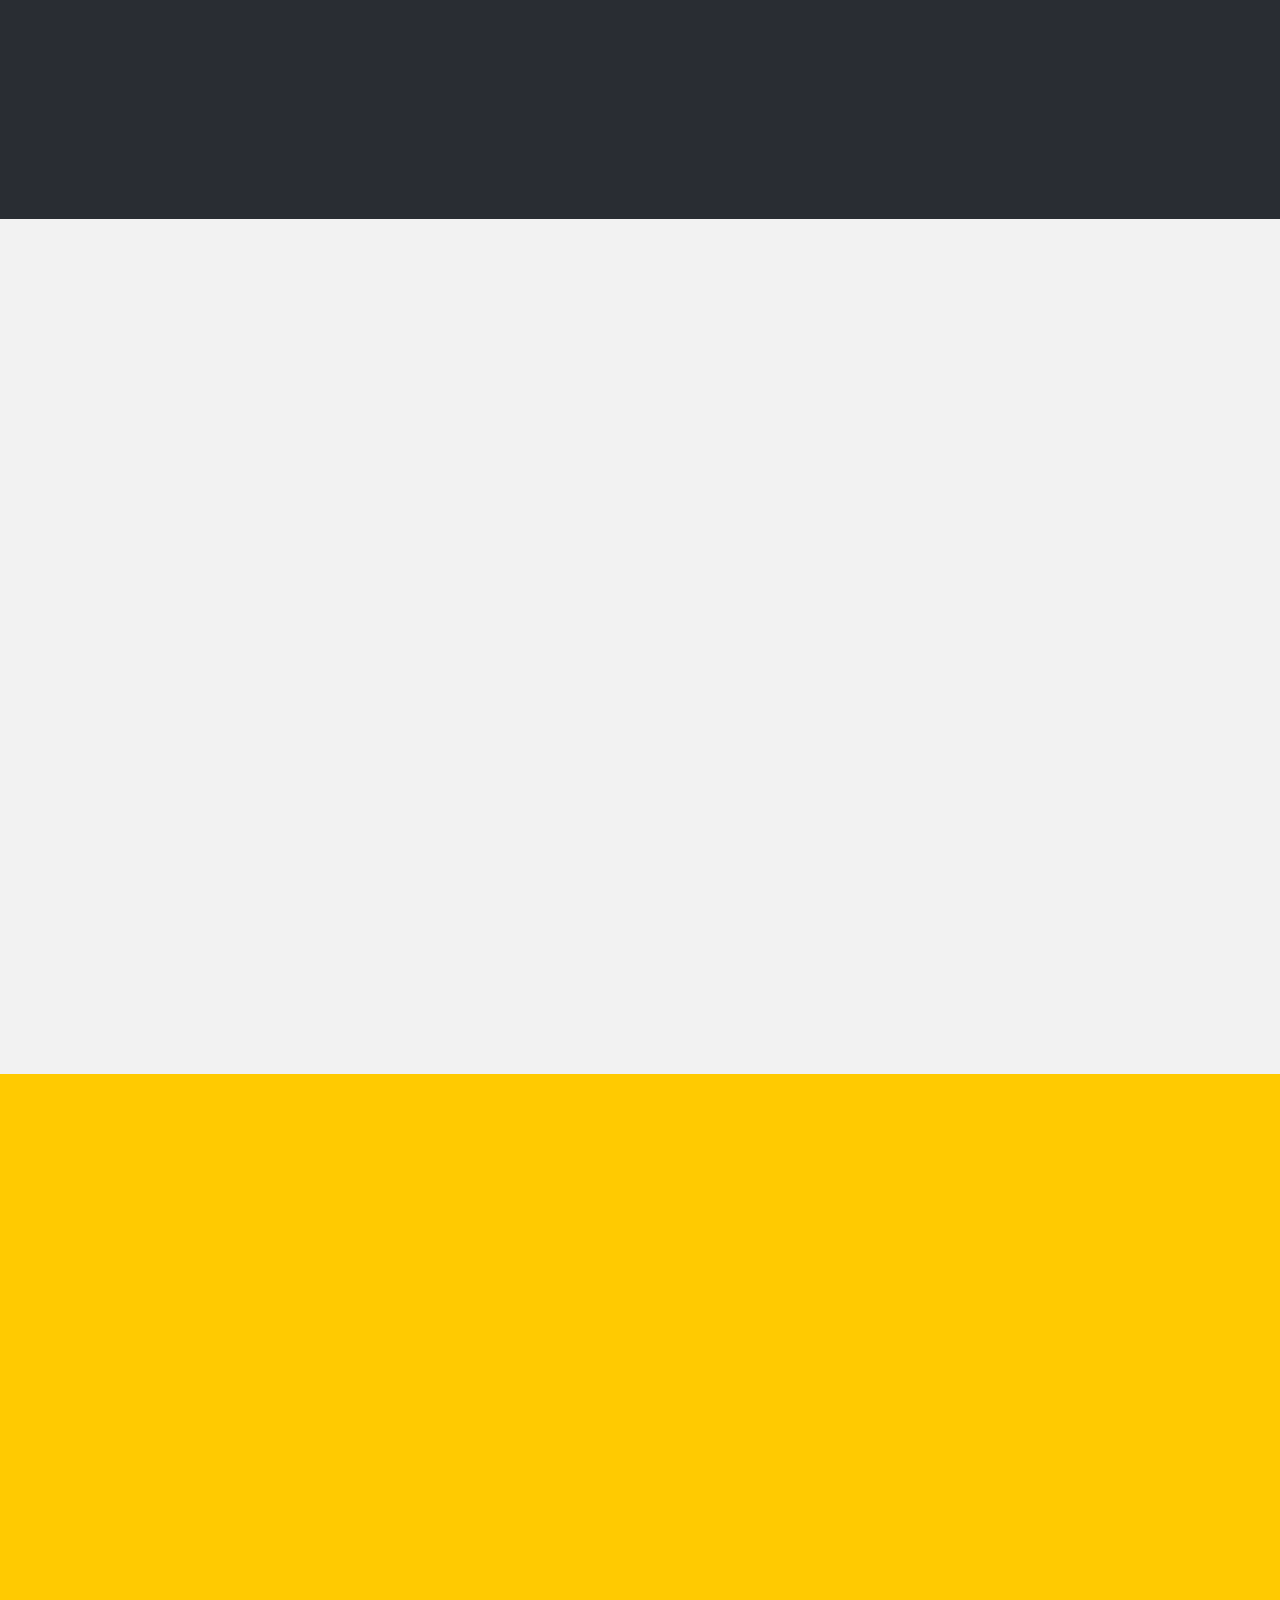
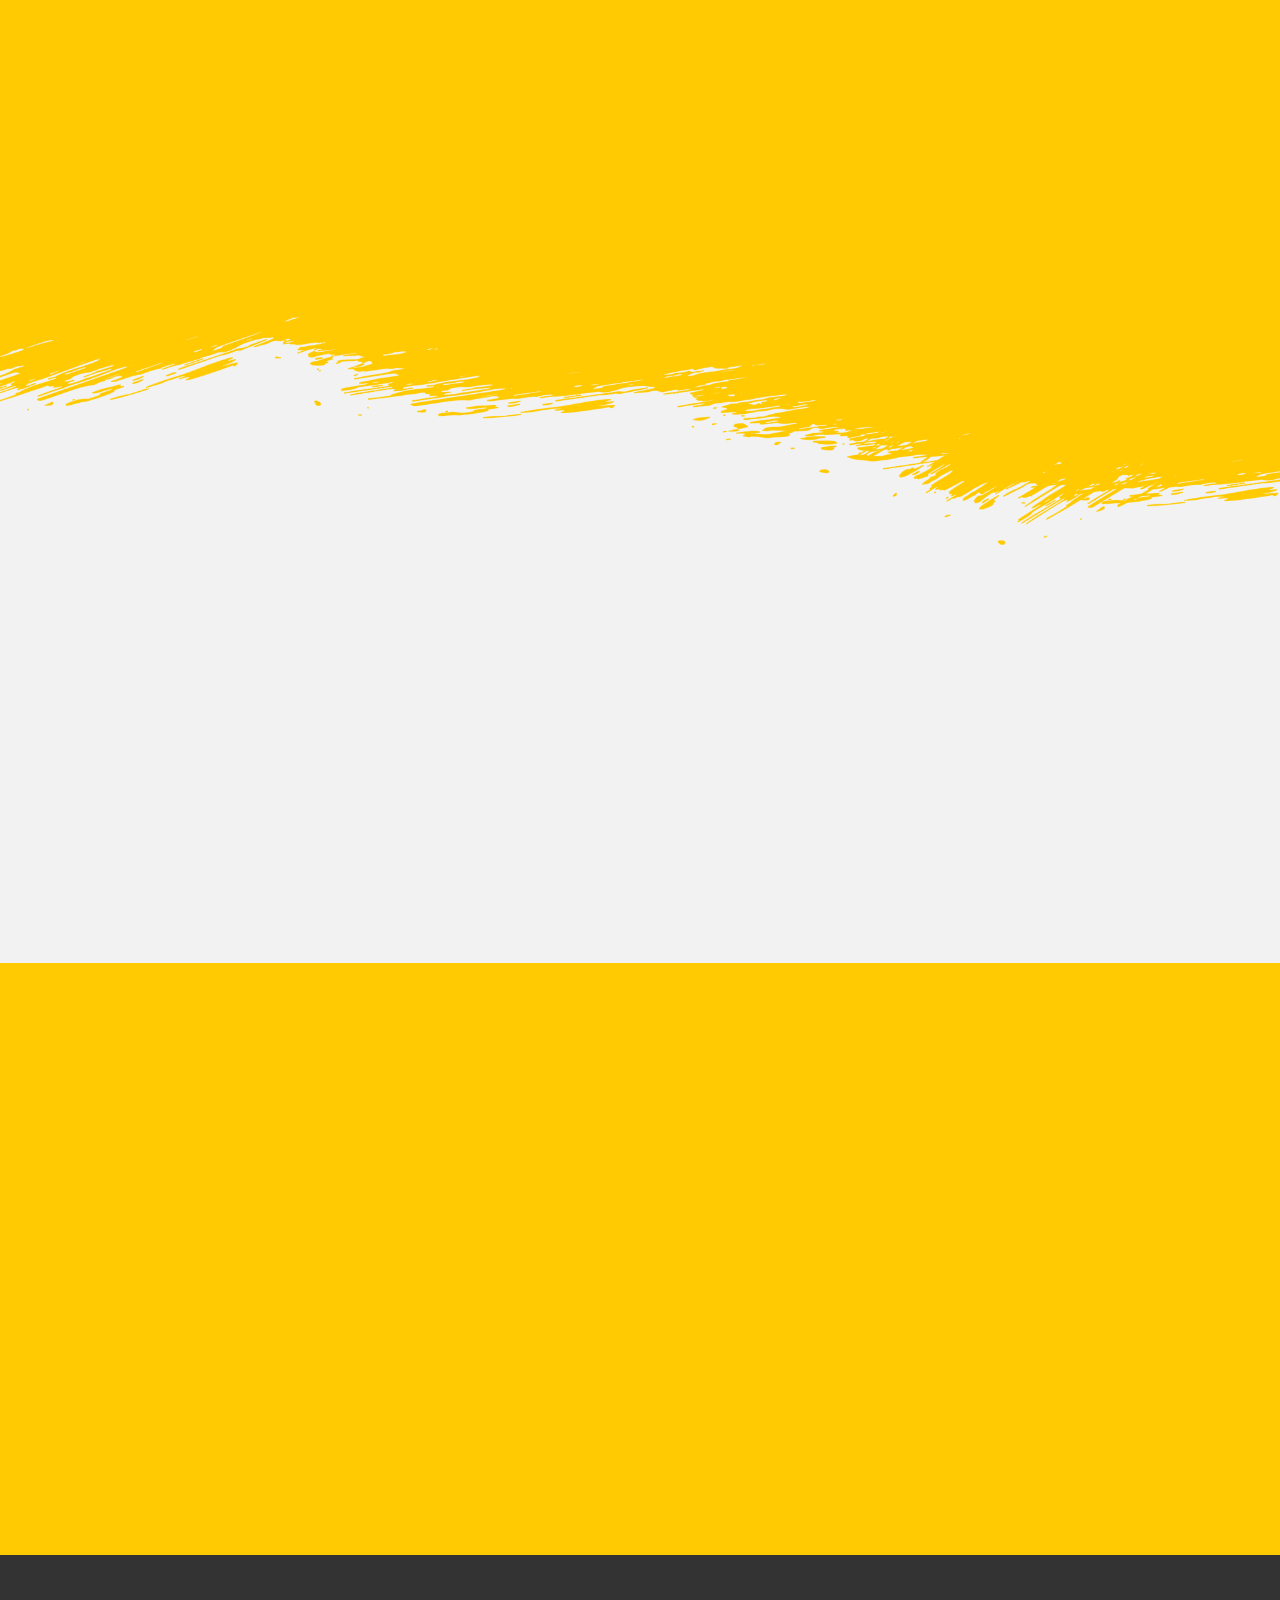
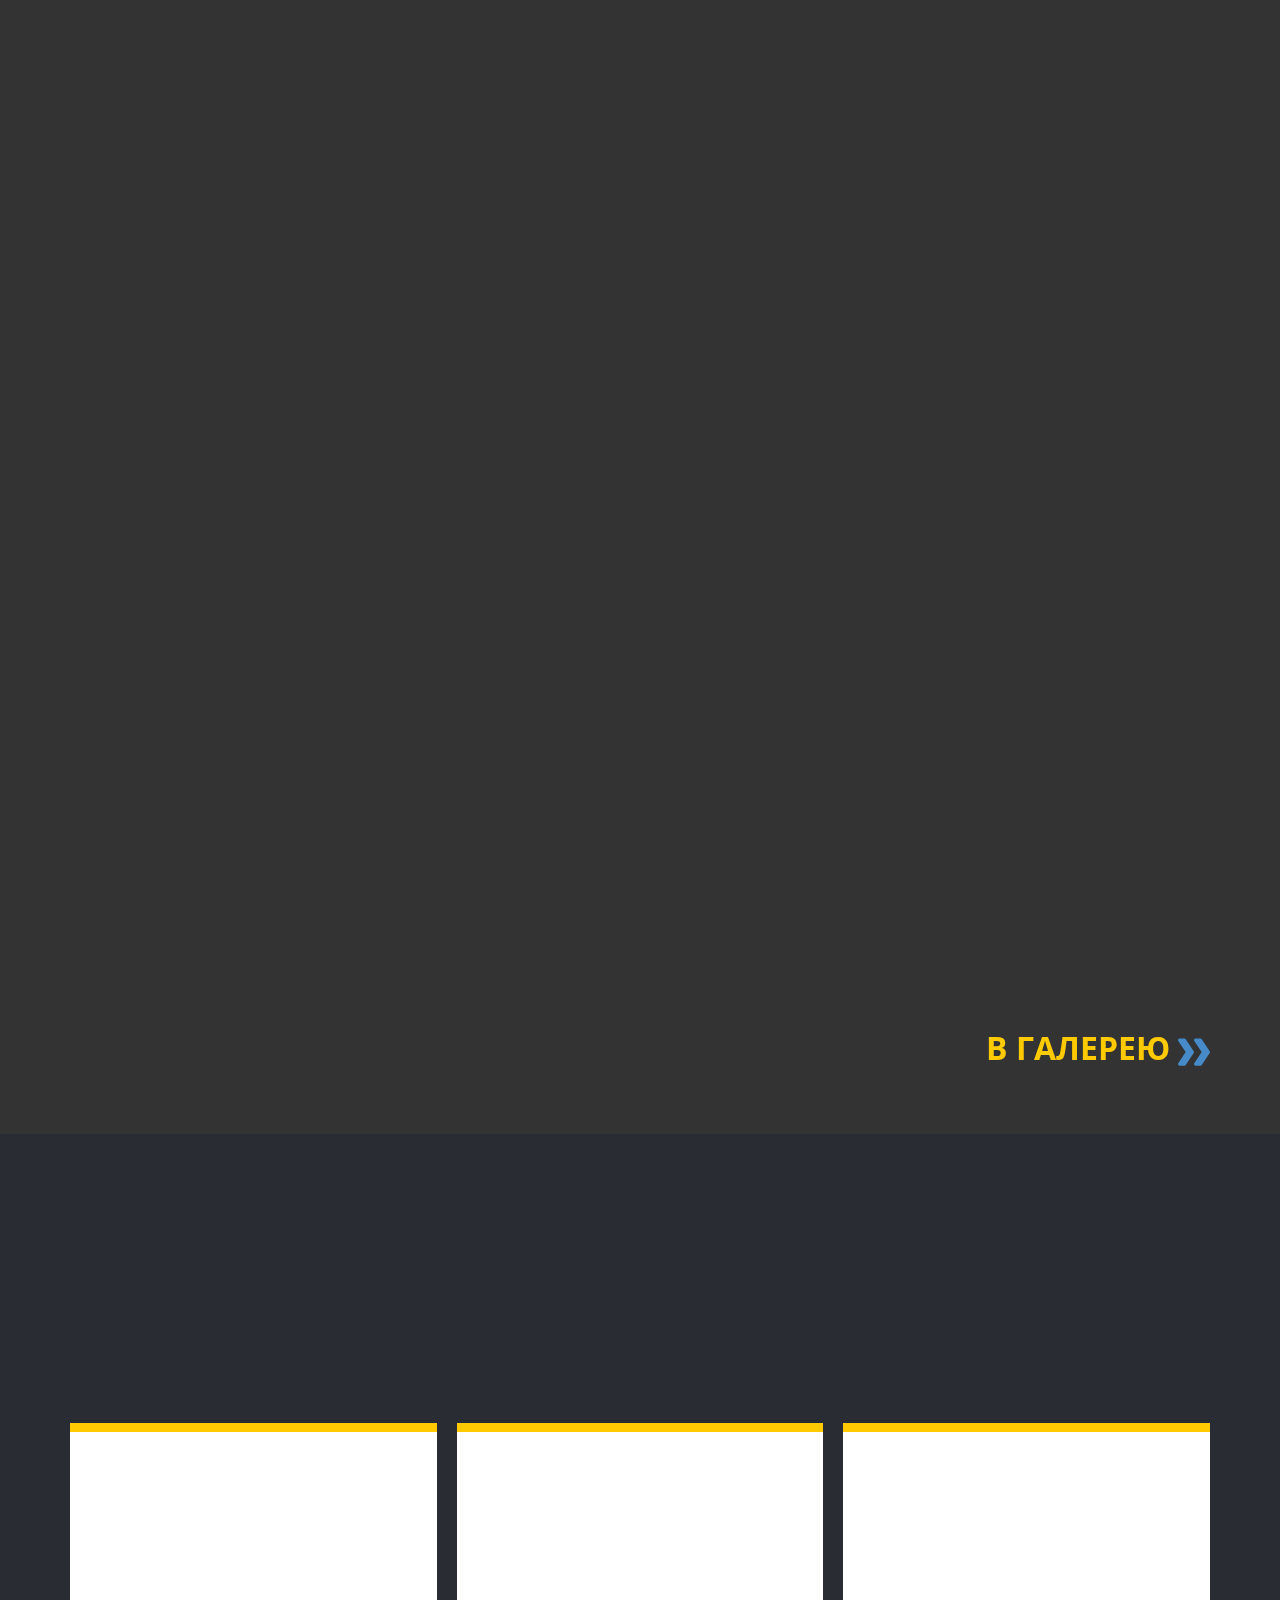
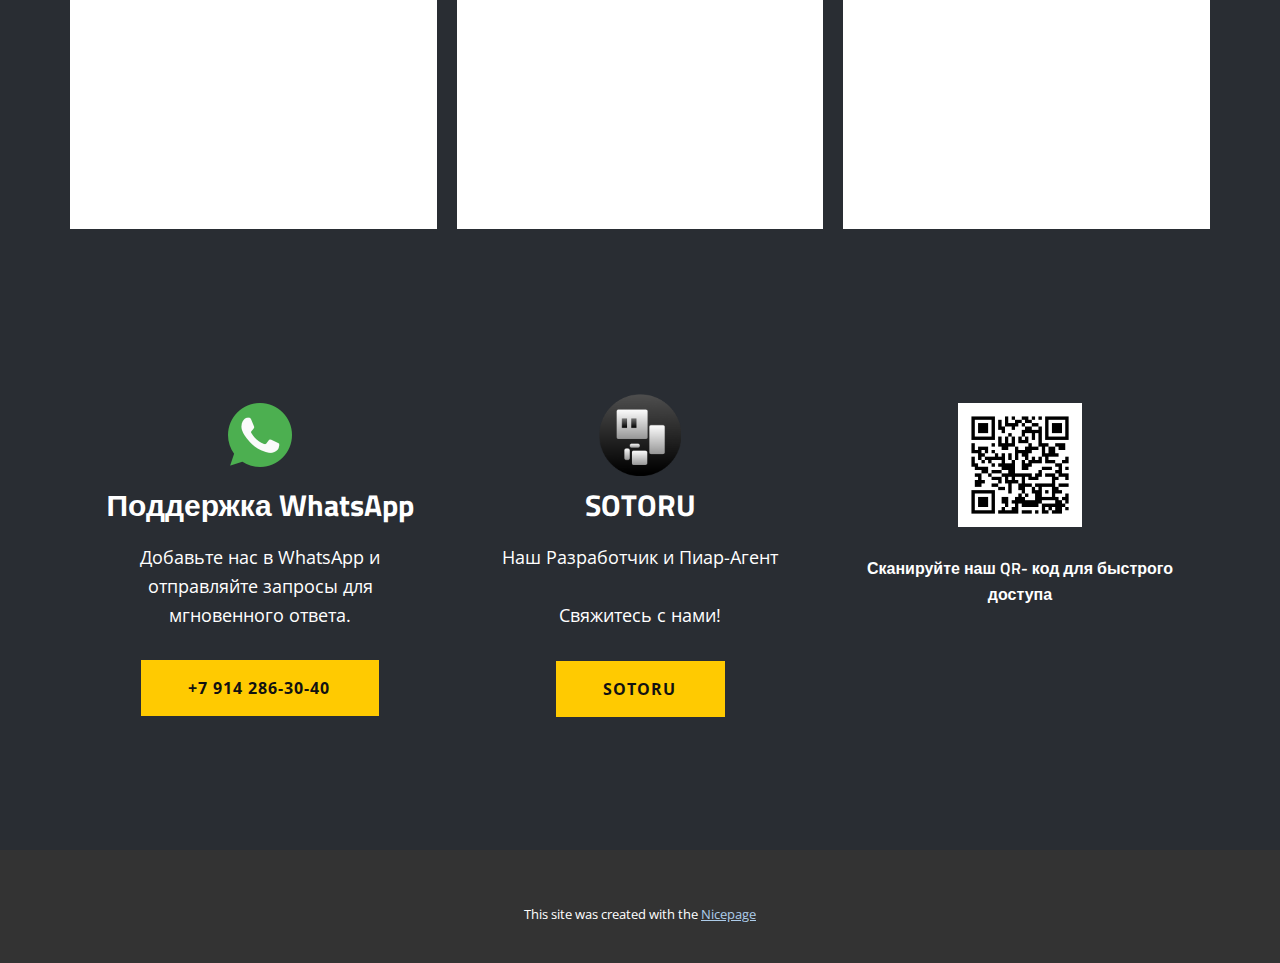
==== commit 29e0e9f9: "Add files via upload" ====
--- a/index.html
+++ b/index.html
@@ -431,6 +431,13 @@
     
     
     <footer class="u-align-center u-clearfix u-container-align-center u-footer u-grey-80 u-footer" id="sec-d364"><div class="u-clearfix u-sheet u-sheet-1"></div></footer>
-
+    <section class="u-backlink u-clearfix u-grey-80">
+      <p class="u-text">
+        <span>This site was created with the </span>
+        <a class="u-link" href="https://nicepage.com/" target="_blank" rel="nofollow">
+          <span>Nicepage</span>
+        </a>
+      </p>
+    </section>
   
-</body></html>
+</body></html>--- a/index.css
+++ b/index.css
@@ -3184,8 +3184,8 @@
 }
 
 .u-section-10 .u-image-1 {
-  width: 148px;
-  height: 148px;
+  width: 124px;
+  height: 124px;
   margin: 0 auto;
 }
 
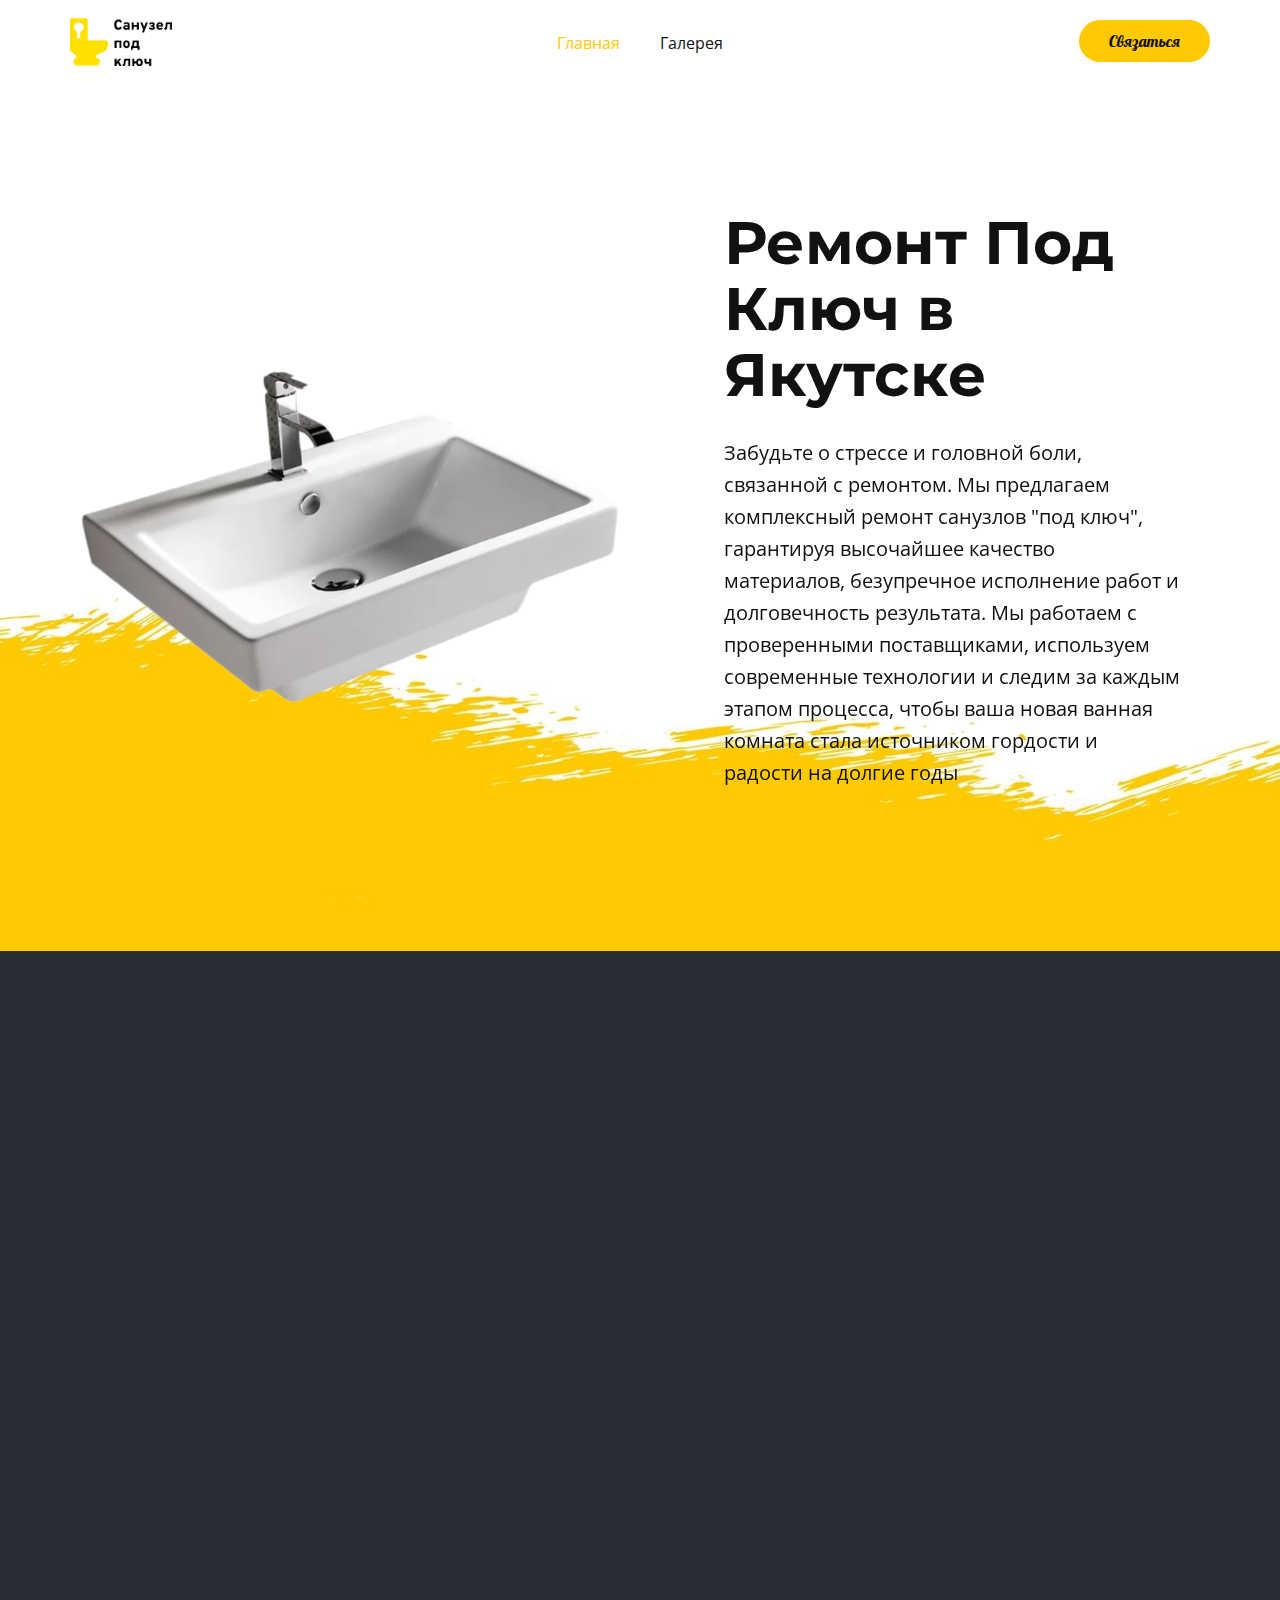
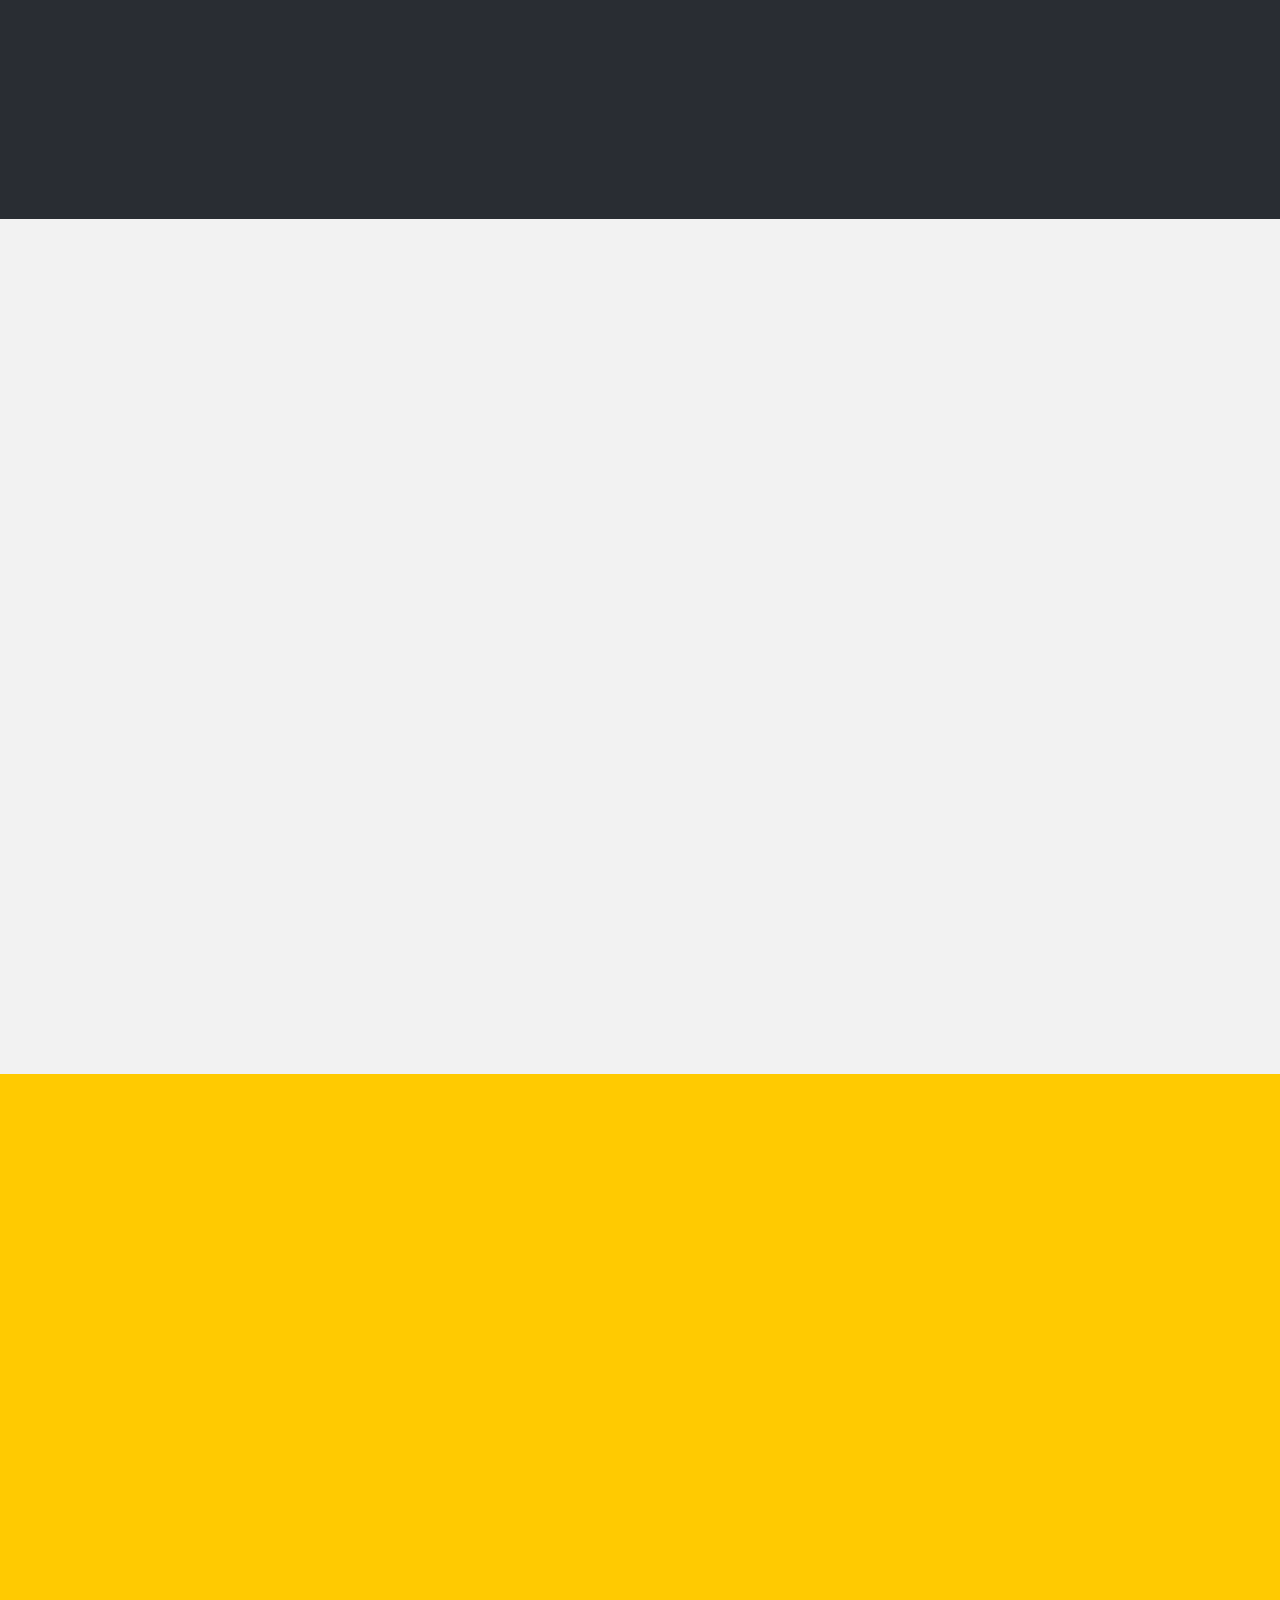
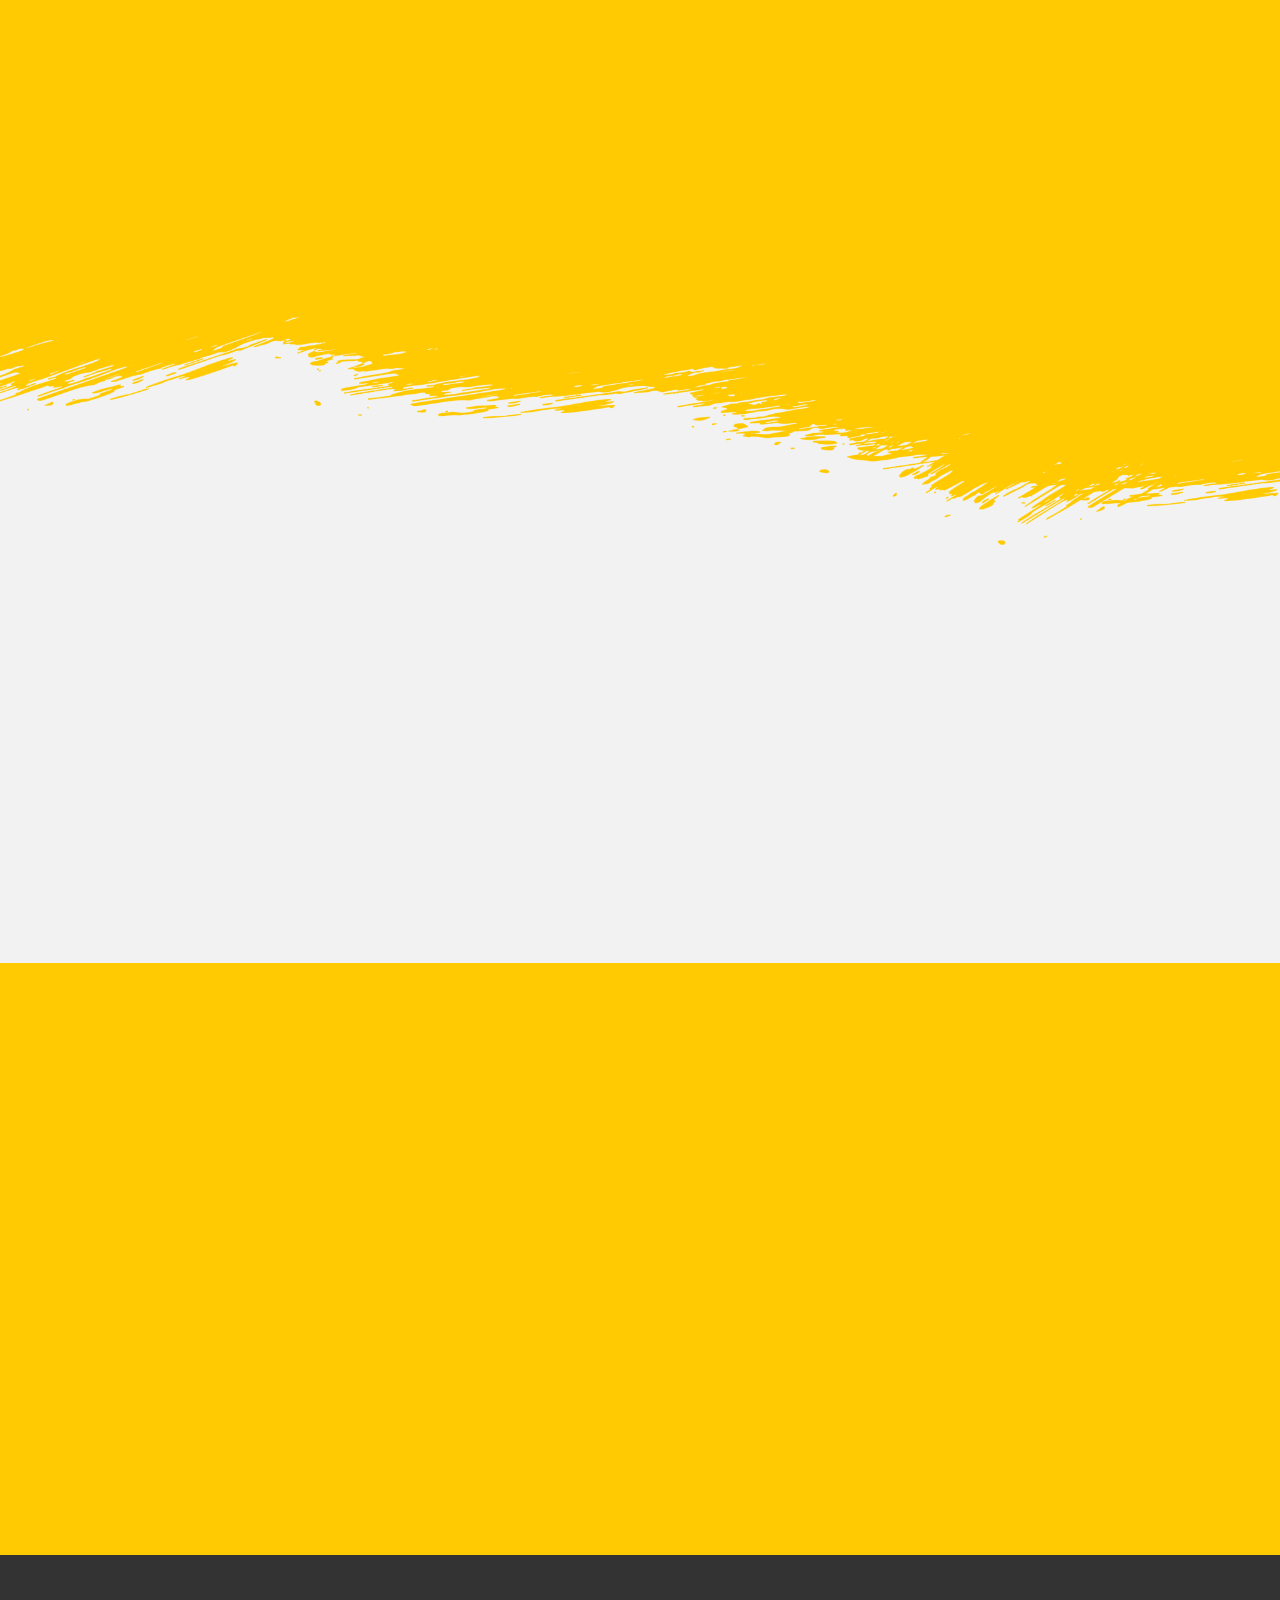
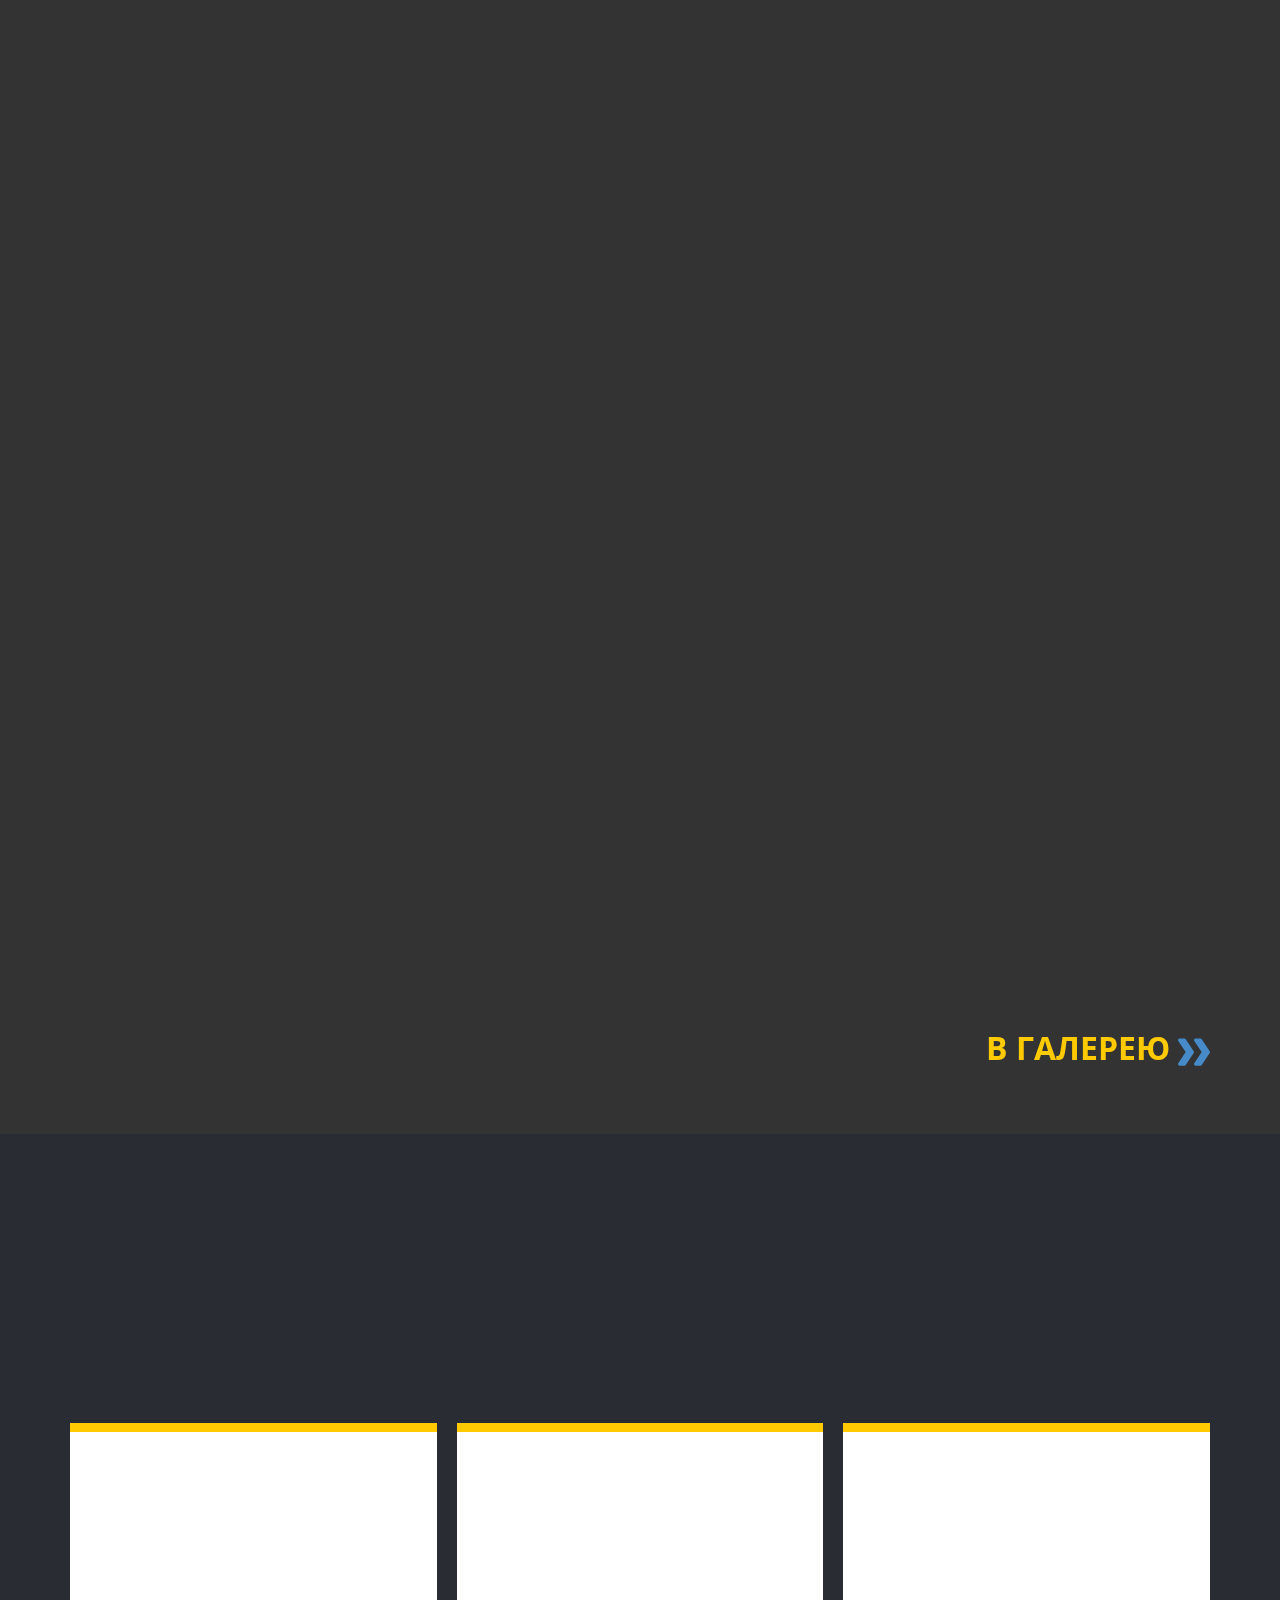
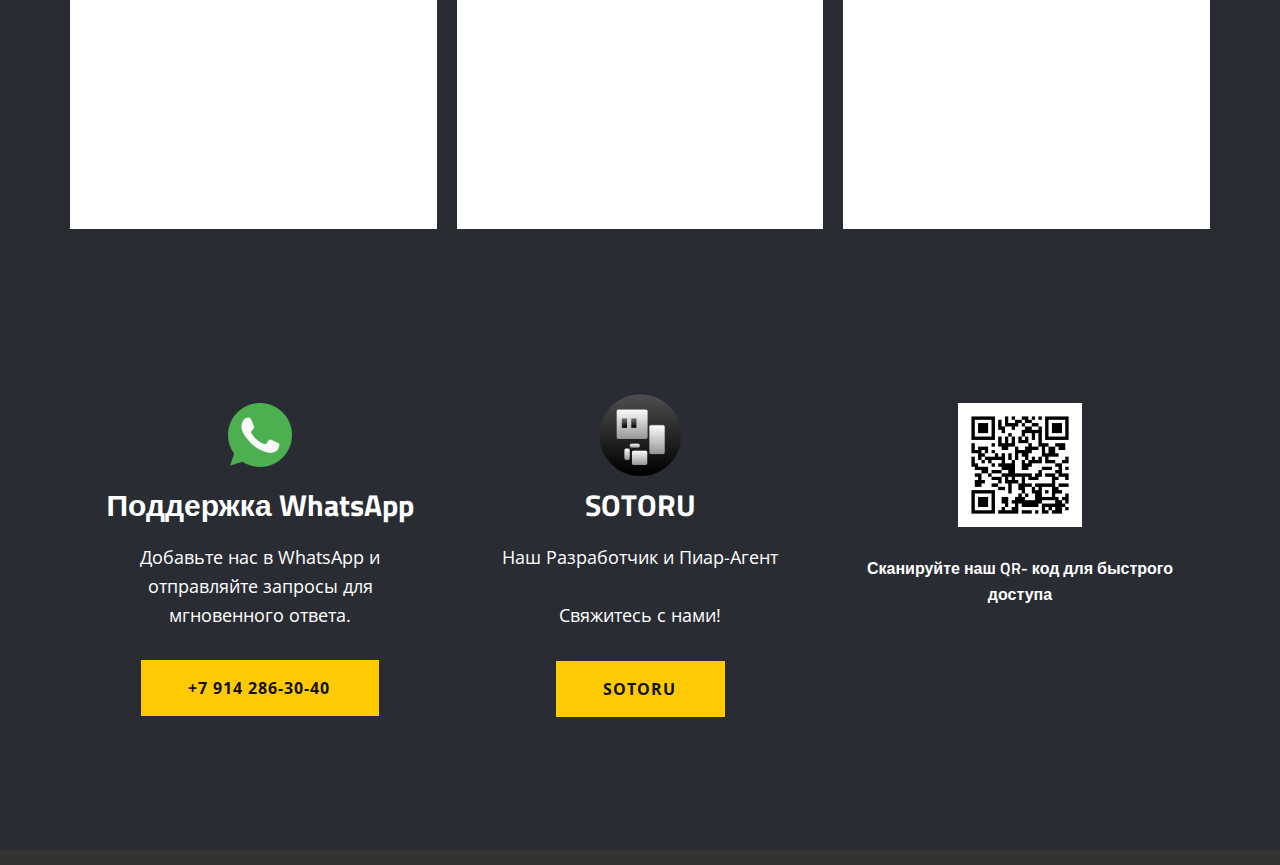
==== commit a16979eb: "Update index.html" ====
--- a/index.html
+++ b/index.html
@@ -431,13 +431,6 @@
     
     
     <footer class="u-align-center u-clearfix u-container-align-center u-footer u-grey-80 u-footer" id="sec-d364"><div class="u-clearfix u-sheet u-sheet-1"></div></footer>
-    <section class="u-backlink u-clearfix u-grey-80">
-      <p class="u-text">
-        <span>This site was created with the </span>
-        <a class="u-link" href="https://nicepage.com/" target="_blank" rel="nofollow">
-          <span>Nicepage</span>
-        </a>
-      </p>
-    </section>
+
   
-</body></html>+</body></html>
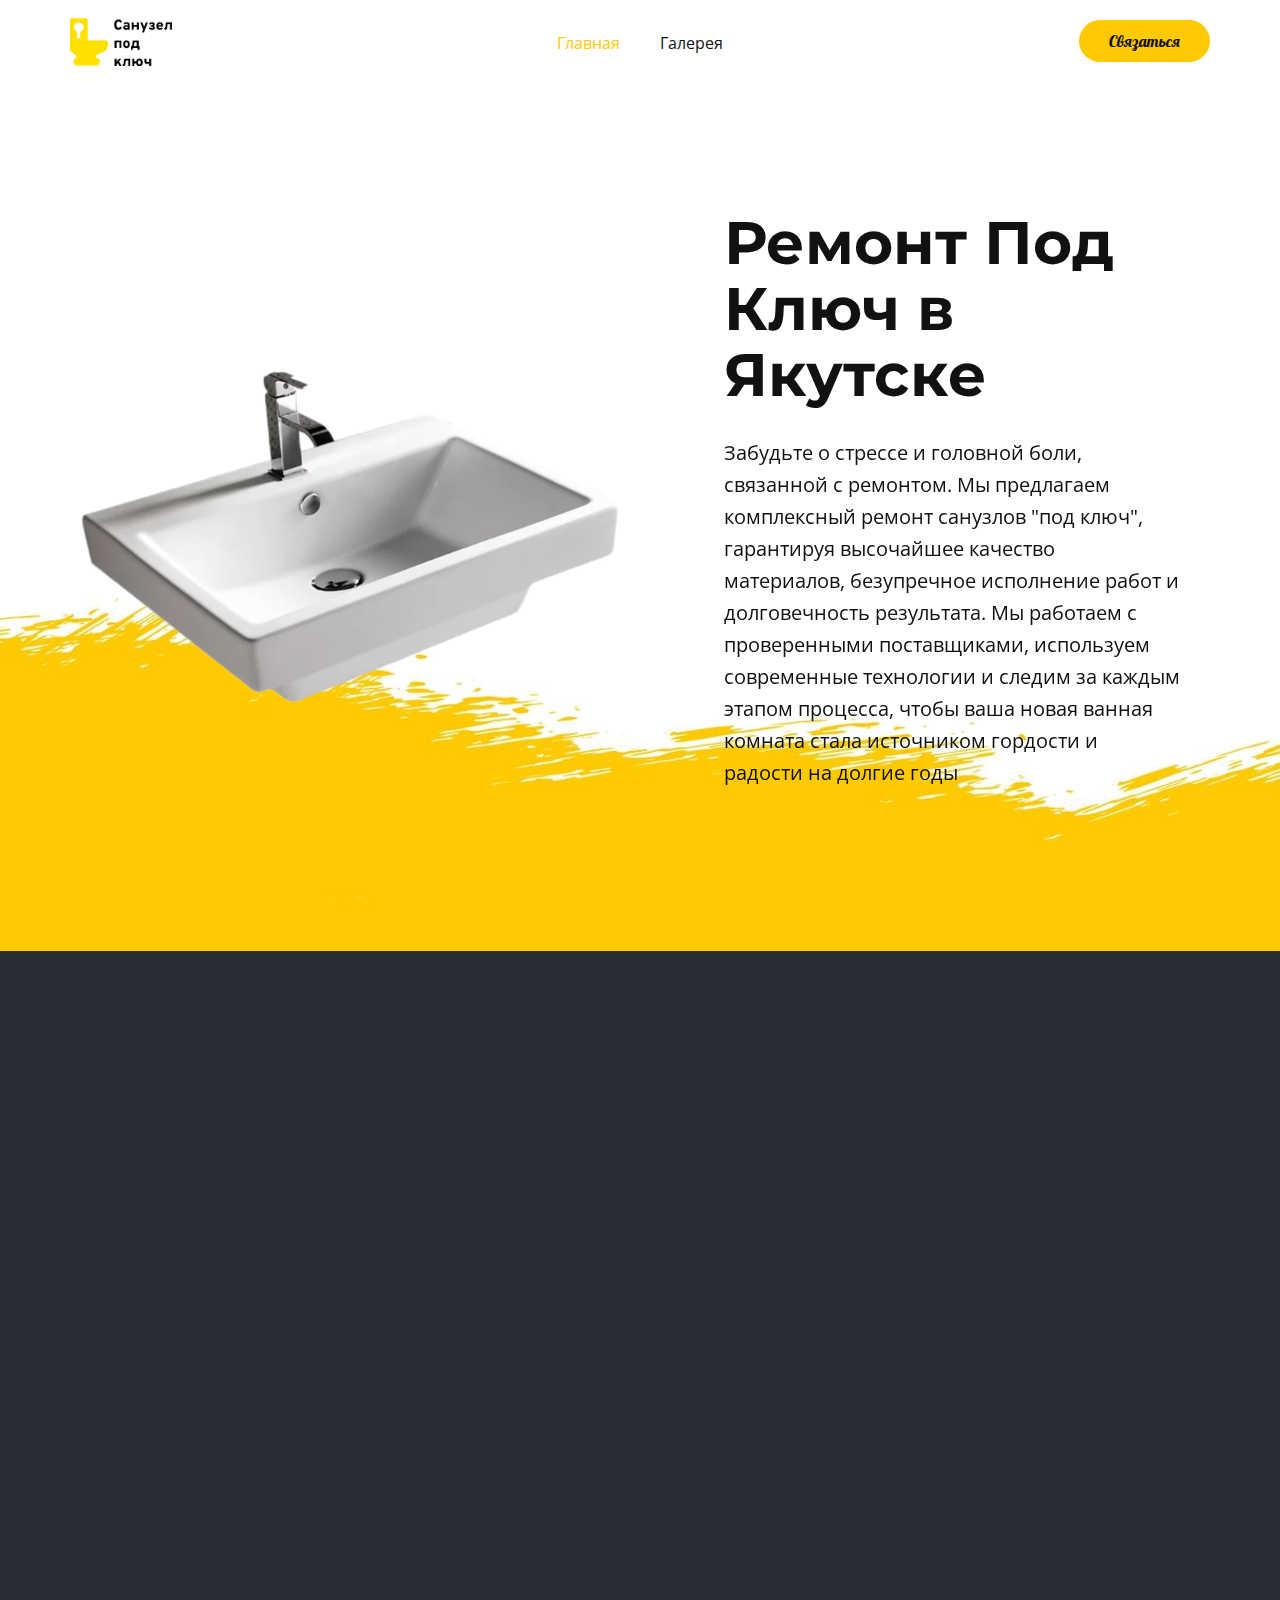
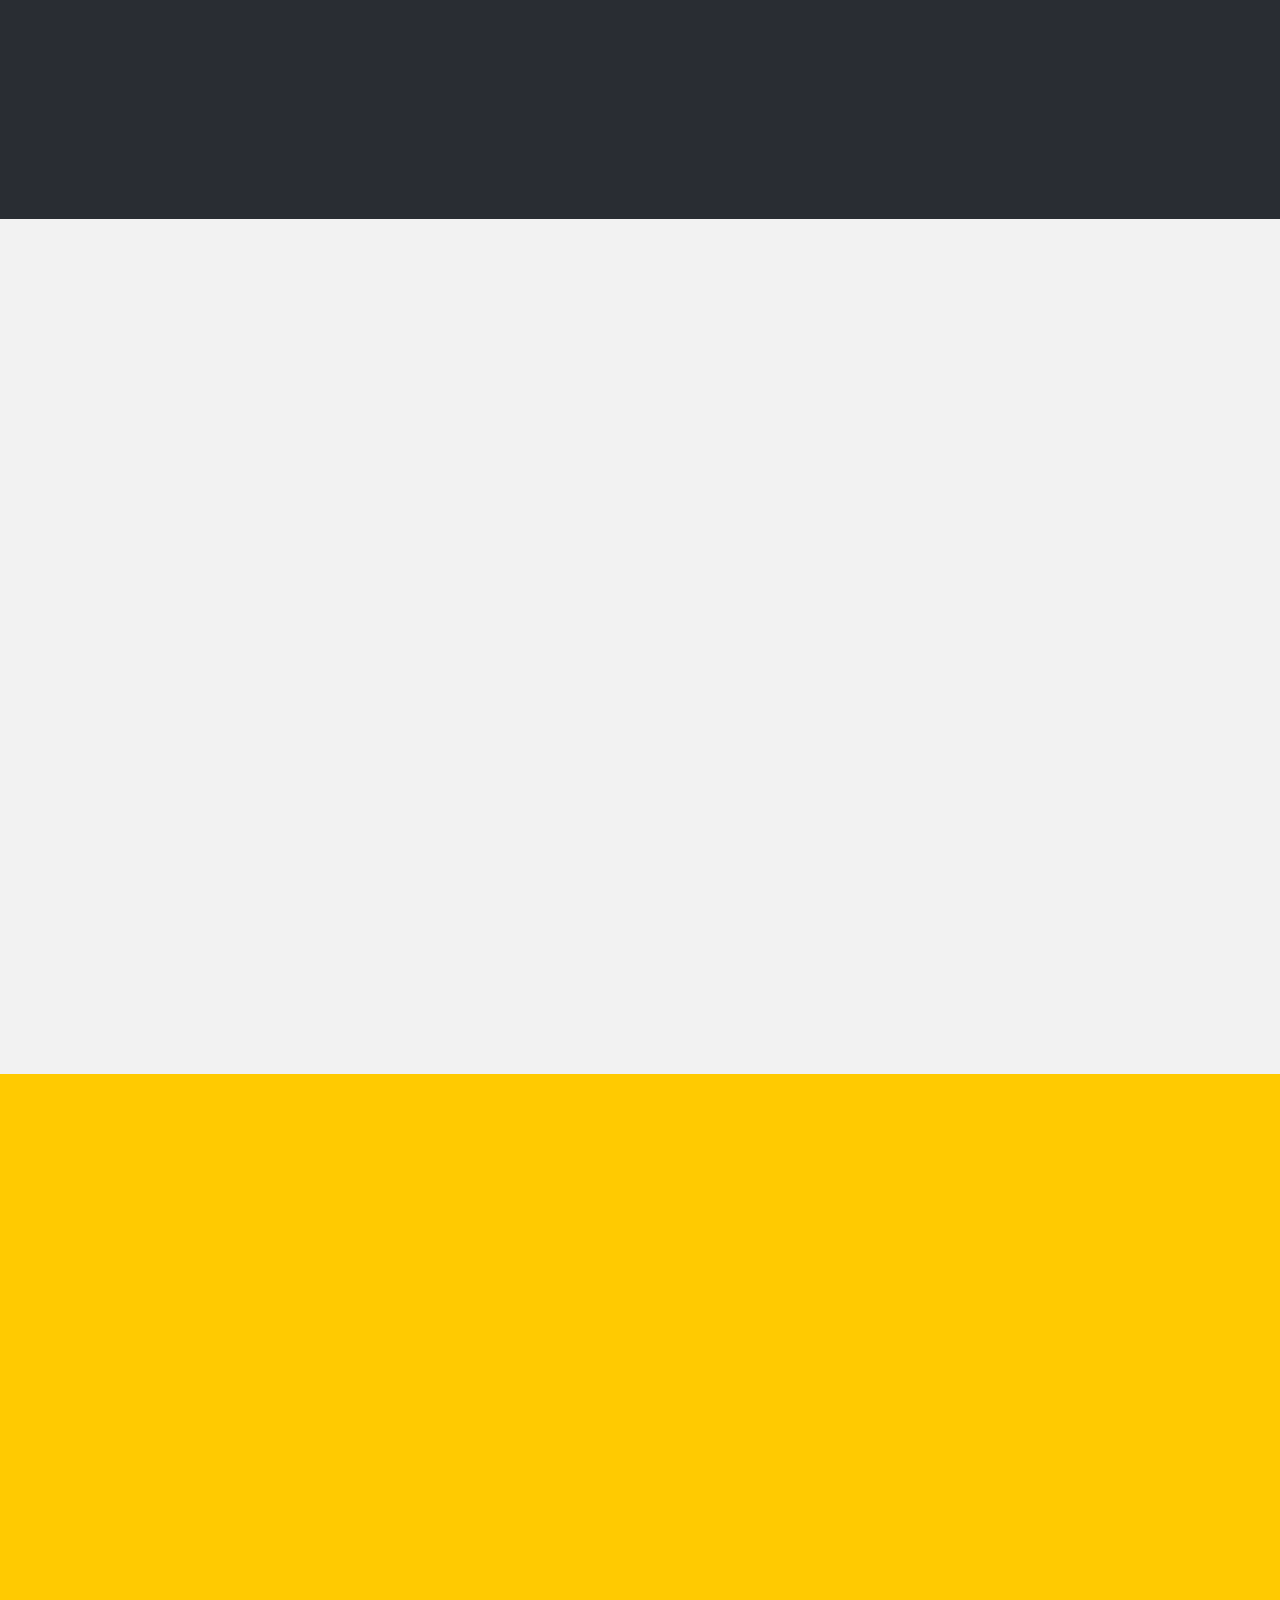
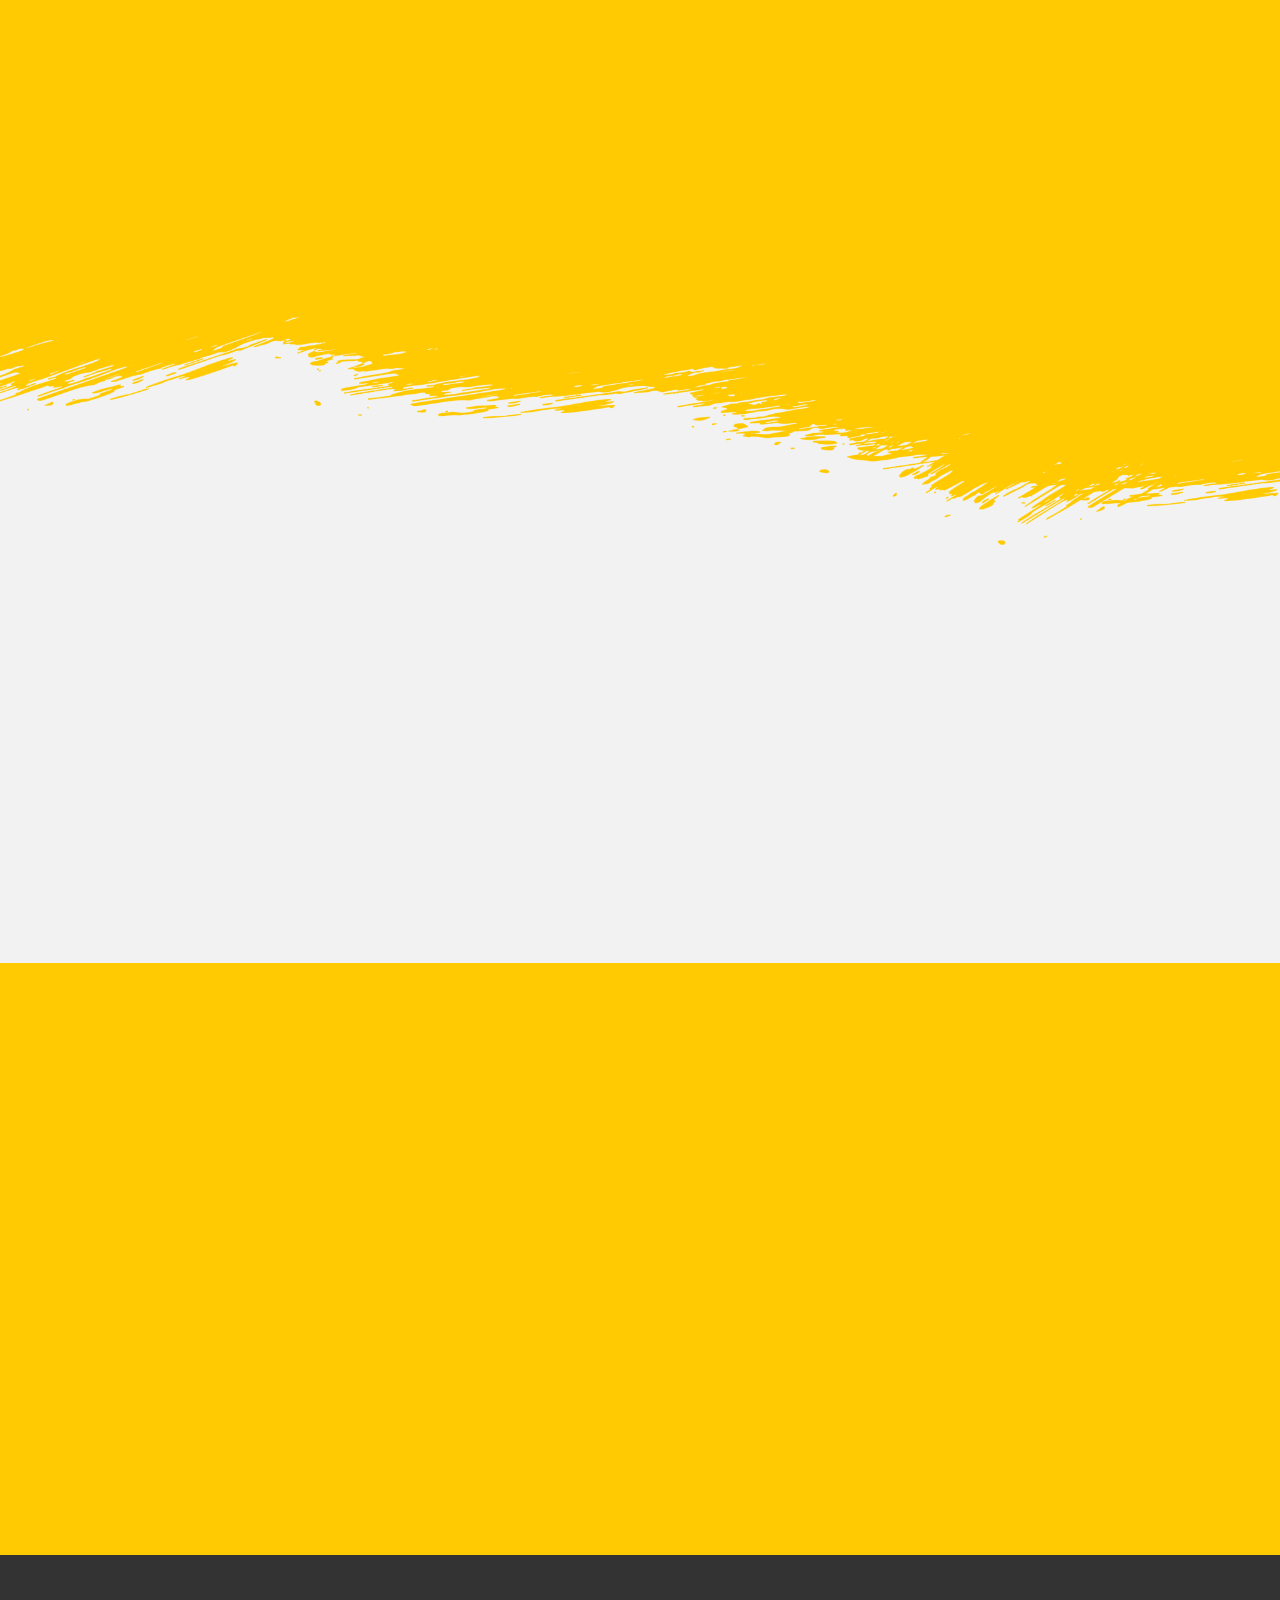
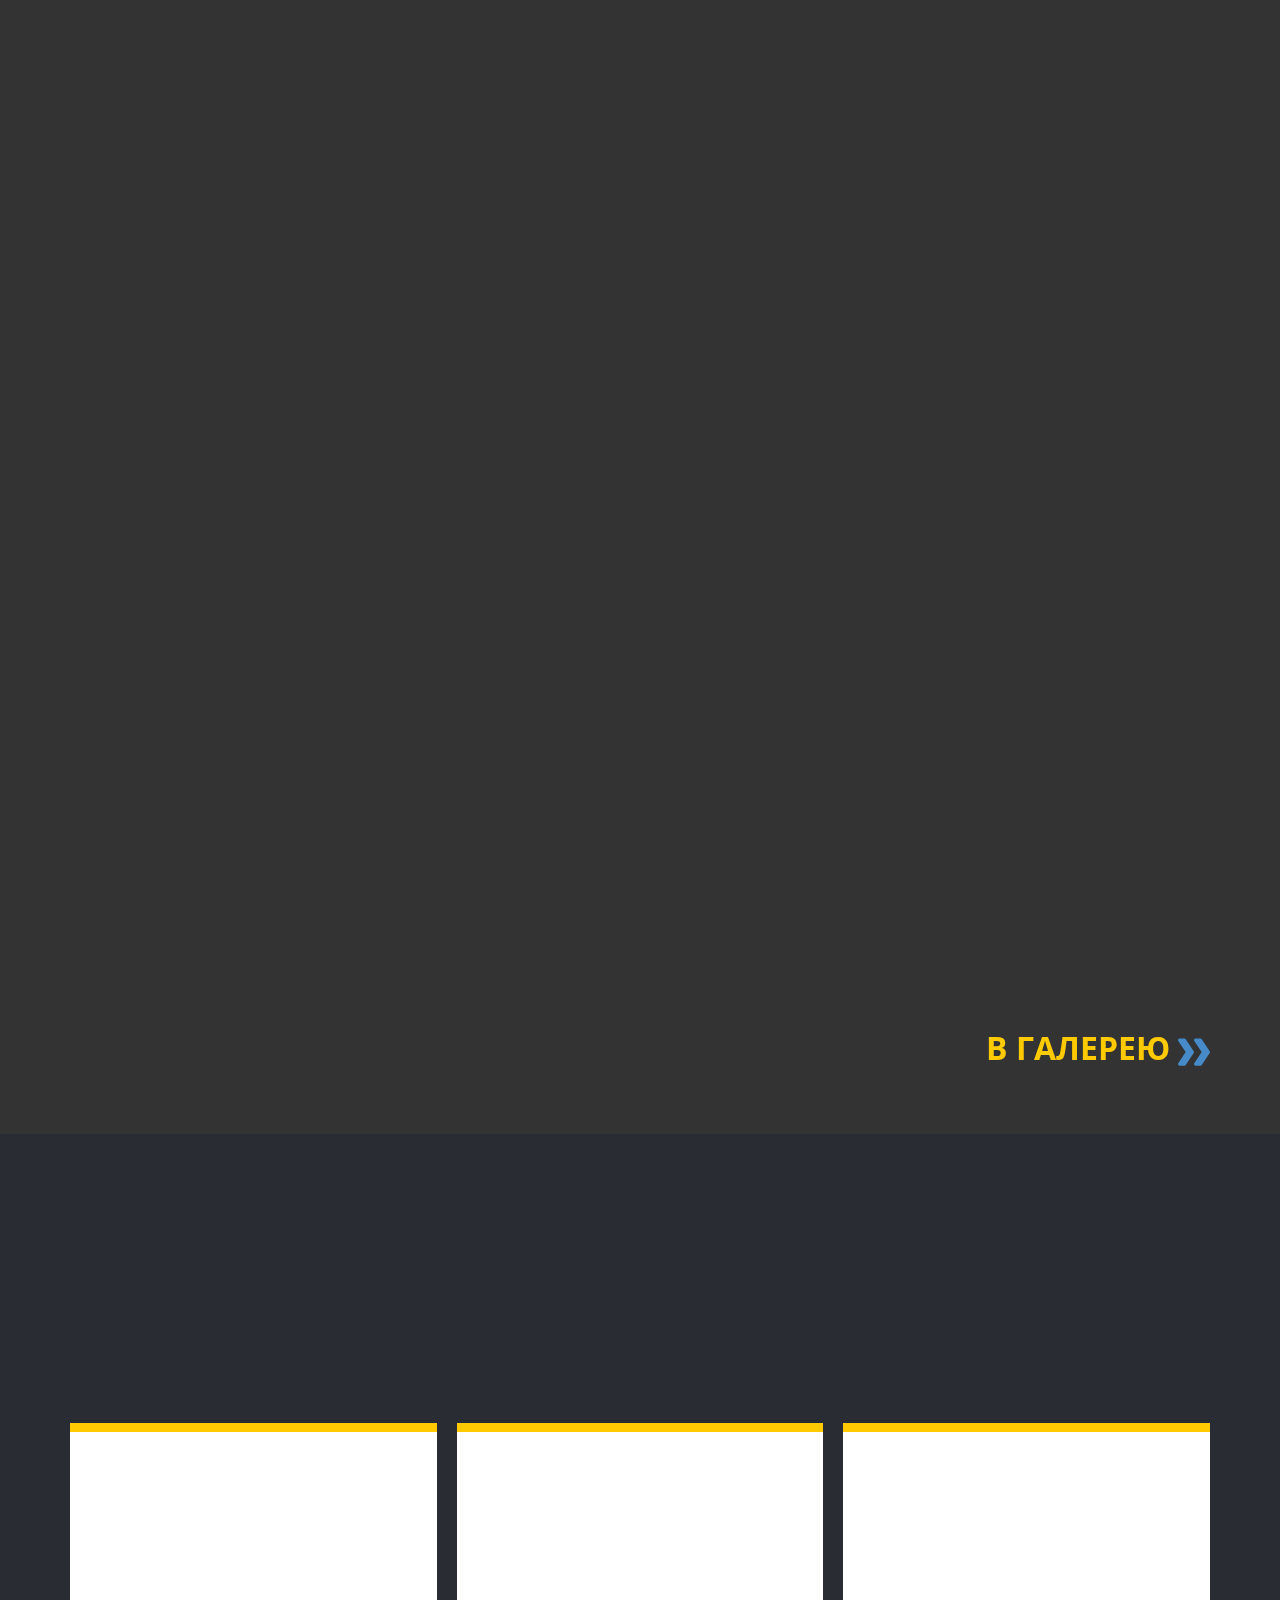
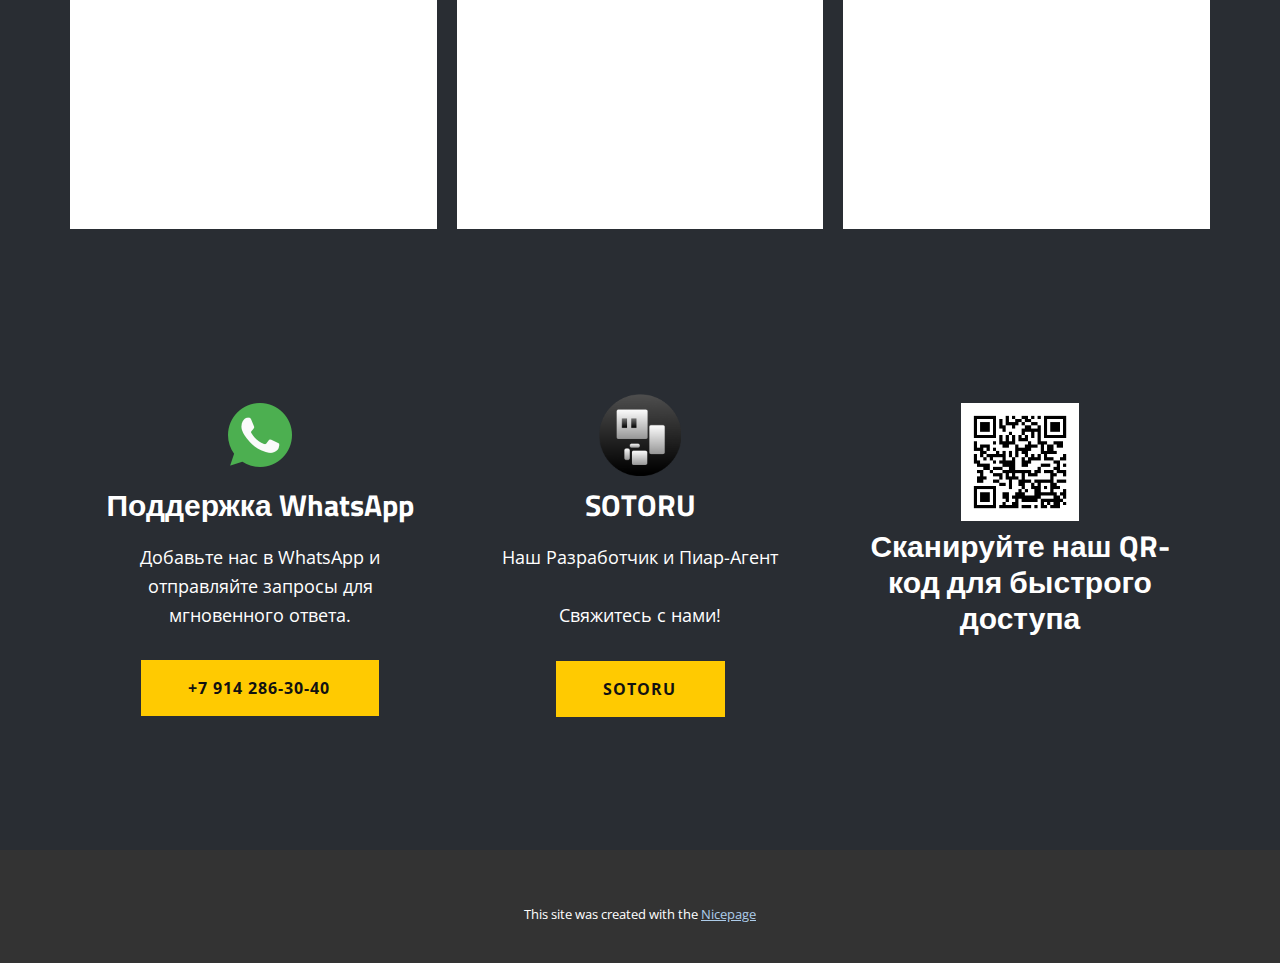
==== commit 44182046: "Add files via upload" ====
--- a/index.html
+++ b/index.html
@@ -394,7 +394,7 @@
       
     </section>
     <section class="u-clearfix u-container-align-center u-palette-5-dark-3 u-section-10" id="carousel_42f5">
-      <div class="u-clearfix u-sheet u-valign-middle u-sheet-1">
+      <div class="u-clearfix u-sheet u-valign-middle-lg u-valign-middle-md u-valign-middle-sm u-valign-middle-xl u-sheet-1">
         <div class="data-layout-selected u-clearfix u-expanded-width u-layout-wrap u-layout-wrap-1">
           <div class="u-gutter-0 u-layout">
             <div class="u-layout-row">
@@ -407,7 +407,7 @@
                 </div>
               </div>
               <div class="u-container-style u-layout-cell u-shape-rectangle u-size-20 u-size-20-md u-layout-cell-2">
-                <div class="u-container-layout u-valign-top-lg u-valign-top-md u-valign-top-sm u-valign-top-xs u-container-layout-2">
+                <div class="u-container-layout u-valign-top-lg u-valign-top-md u-valign-top-sm u-container-layout-2">
                   <span class="u-align-center u-file-icon u-icon u-icon-2"><img src="images/Frame14255.png" alt=""></span>
                   <h4 class="u-align-center u-text u-text-3">SOTORU</h4>
                   <p class="u-align-center u-text u-text-4">Наш Разработчик и Пиар-Агент<br>
@@ -417,9 +417,9 @@
                 </div>
               </div>
               <div class="u-align-center u-container-style u-layout-cell u-size-20 u-size-20-md u-layout-cell-3">
-                <div class="u-container-layout u-valign-top u-container-layout-3">
-                  <img class="u-image u-image-contain u-image-default u-preserve-proportions u-image-1" src="images/qr-code.gif" alt="" data-image-width="148" data-image-height="148">
-                  <p class="u-custom-font u-heading-font u-text u-text-default u-text-5">Сканируйте наш QR- код для быстрого доступа</p>
+                <div class="u-container-layout u-valign-top-lg u-valign-top-md u-valign-top-sm u-valign-top-xl u-container-layout-3">
+                  <span class="u-align-center u-file-icon u-icon u-icon-3"><img src="images/qr-code.gif" alt=""></span>
+                  <h4 class="u-align-center u-text u-text-5"> Сканируйте наш QR- код для быстрого доступа</h4>
                 </div>
               </div>
             </div>
@@ -431,6 +431,13 @@
     
     
     <footer class="u-align-center u-clearfix u-container-align-center u-footer u-grey-80 u-footer" id="sec-d364"><div class="u-clearfix u-sheet u-sheet-1"></div></footer>
-
+    <section class="u-backlink u-clearfix u-grey-80">
+      <p class="u-text">
+        <span>This site was created with the </span>
+        <a class="u-link" href="https://nicepage.com/" target="_blank" rel="nofollow">
+          <span>Nicepage</span>
+        </a>
+      </p>
+    </section>
   
-</body></html>
+</body></html>--- a/index.css
+++ b/index.css
@@ -3183,15 +3183,16 @@
   padding: 30px;
 }
 
-.u-section-10 .u-image-1 {
-  width: 124px;
-  height: 124px;
+.u-section-10 .u-icon-3 {
+  width: 118px;
+  height: 118px;
   margin: 0 auto;
+  padding: 0;
 }
 
 .u-section-10 .u-text-5 {
-  font-weight: 600;
-  margin: 29px 0 0;
+  font-weight: 700;
+  margin: 7px 0 0;
 }
 
 @media (max-width: 1199px) {
@@ -3283,7 +3284,12 @@
 
 @media (max-width: 575px) {
   .u-section-10 .u-sheet-1 {
-    min-height: 593px;
+    min-height: 1153px;
+  }
+
+  .u-section-10 .u-layout-wrap-1 {
+    margin-top: 75px;
+    margin-bottom: 45px;
   }
 
   .u-section-10 .u-layout-cell-1 {
@@ -3294,4 +3300,20 @@
     padding-left: 10px;
     padding-right: 10px;
   }
+
+  .u-section-10 .u-layout-cell-2 {
+    min-height: 396px;
+  }
+
+  .u-section-10 .u-icon-2 {
+    margin-top: 20px;
+  }
+
+  .u-section-10 .u-text-3 {
+    margin-top: 12px;
+  }
+
+  .u-section-10 .u-icon-3 {
+    margin-top: 153px;
+  }
 }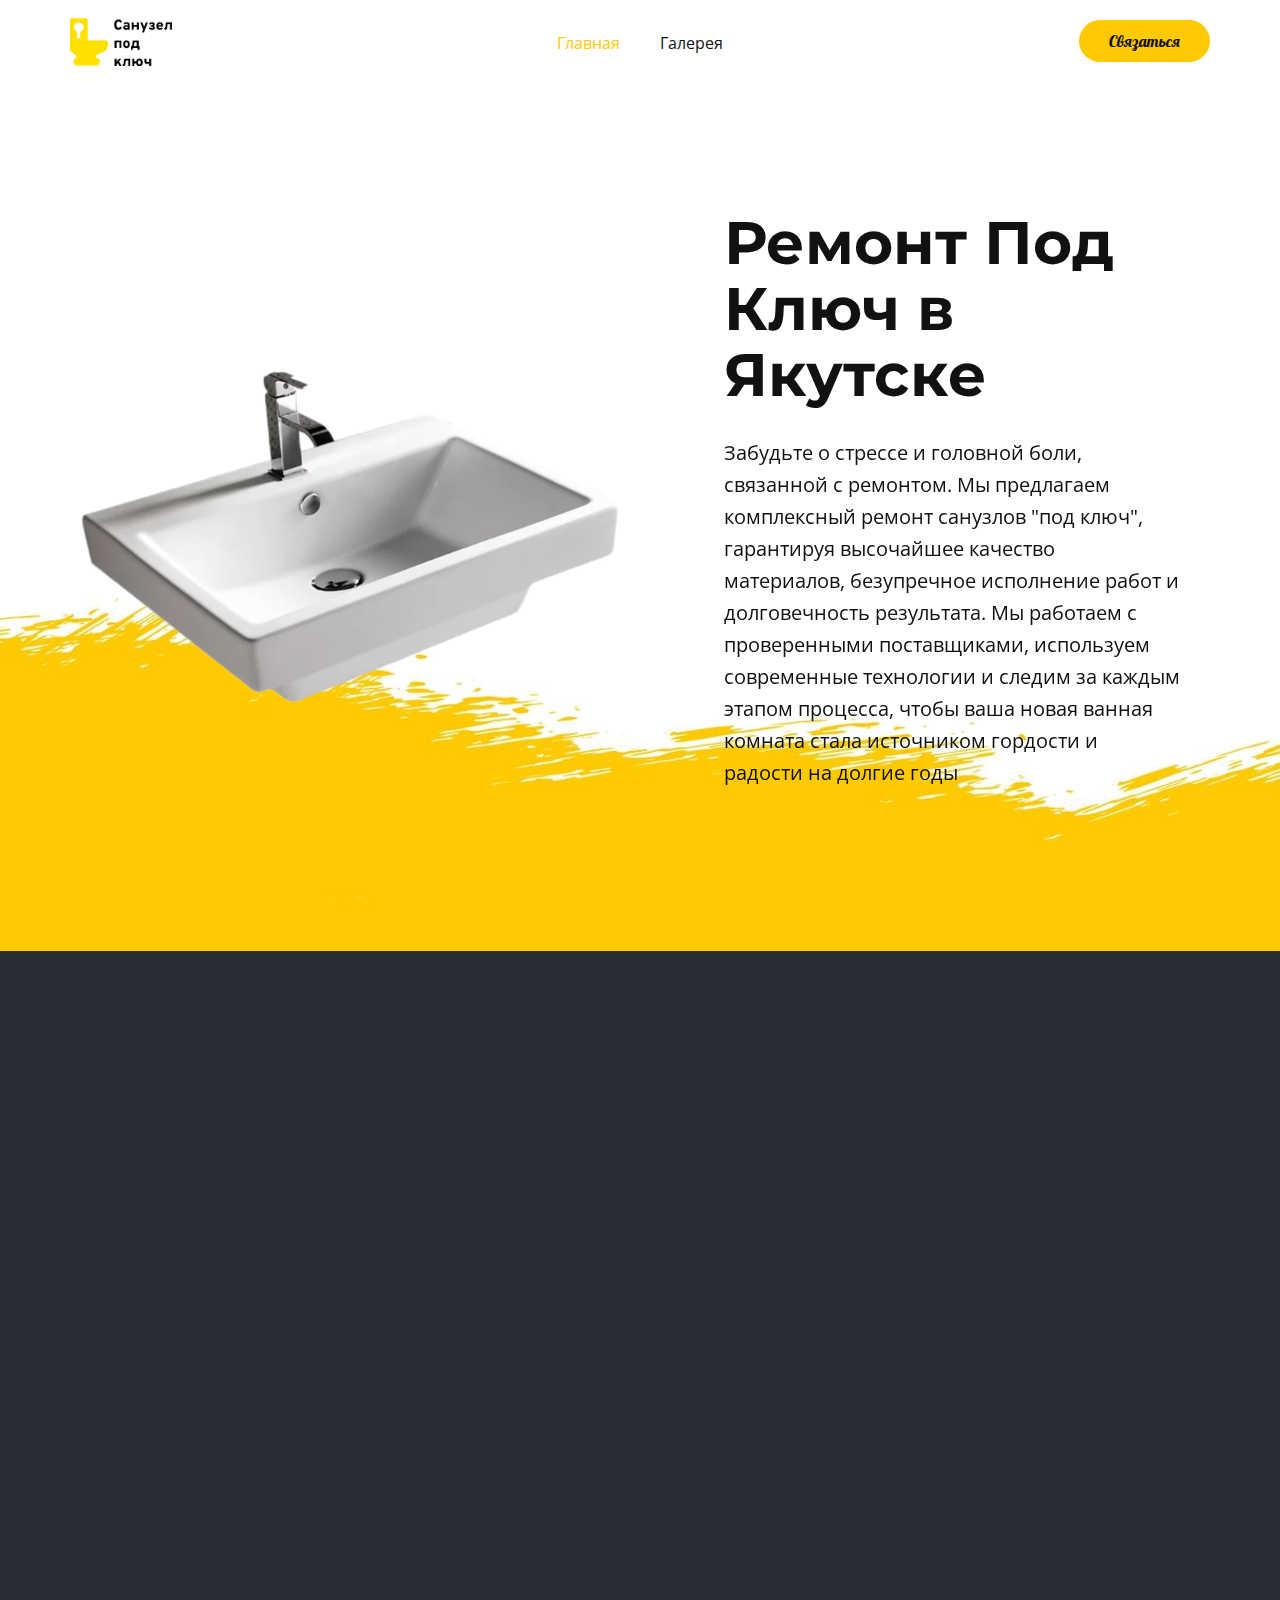
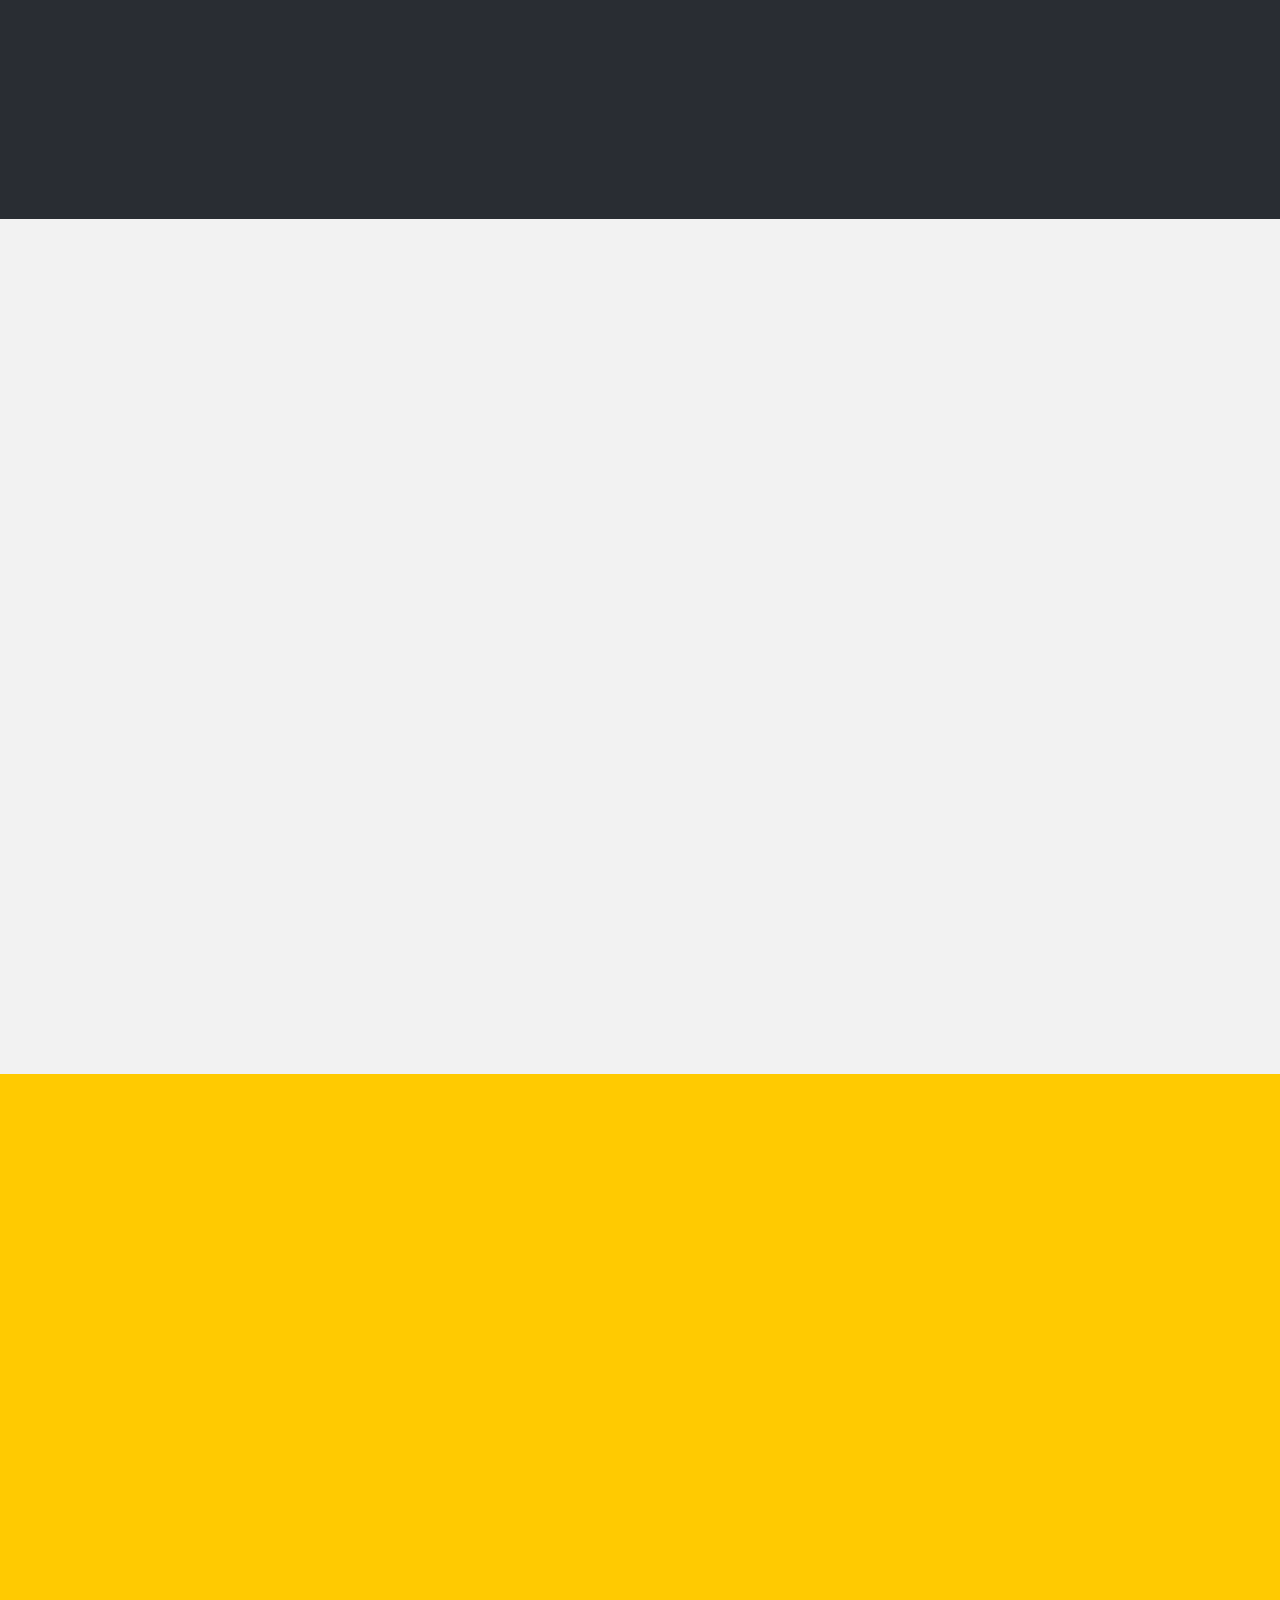
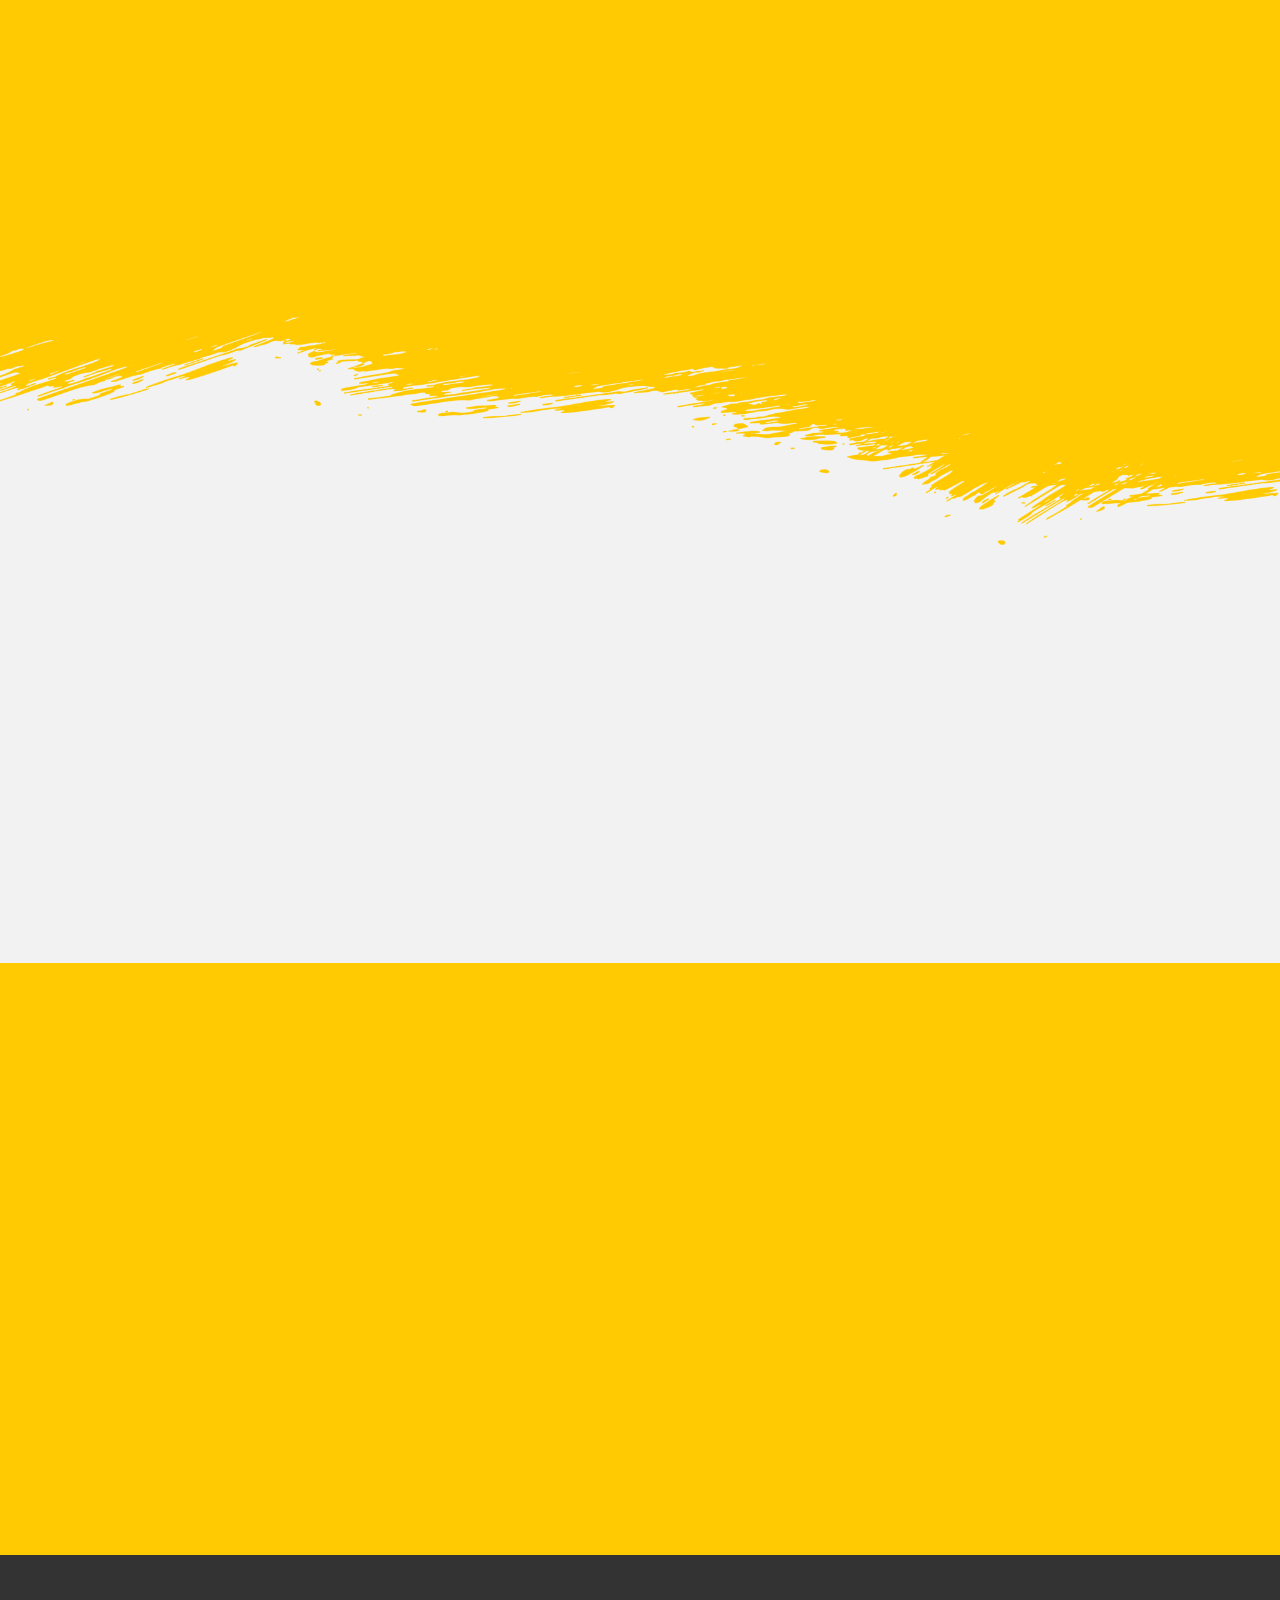
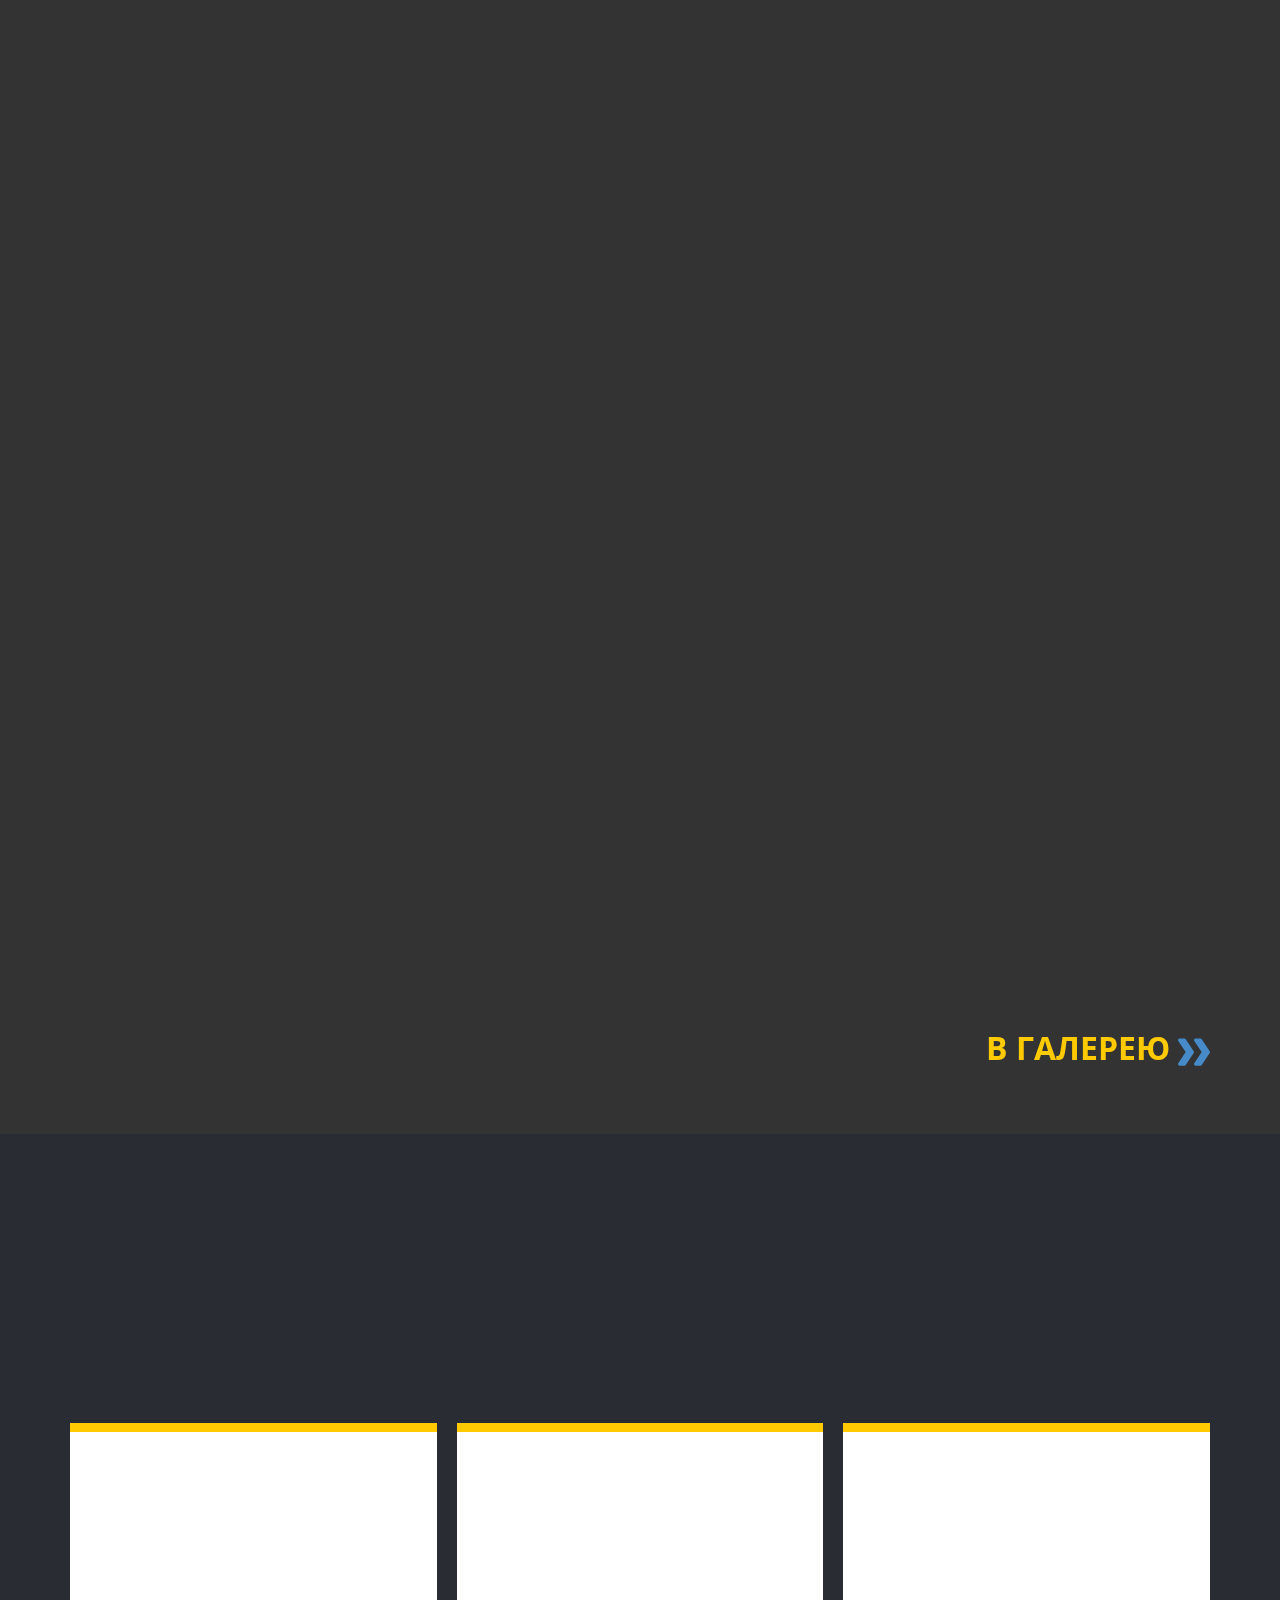
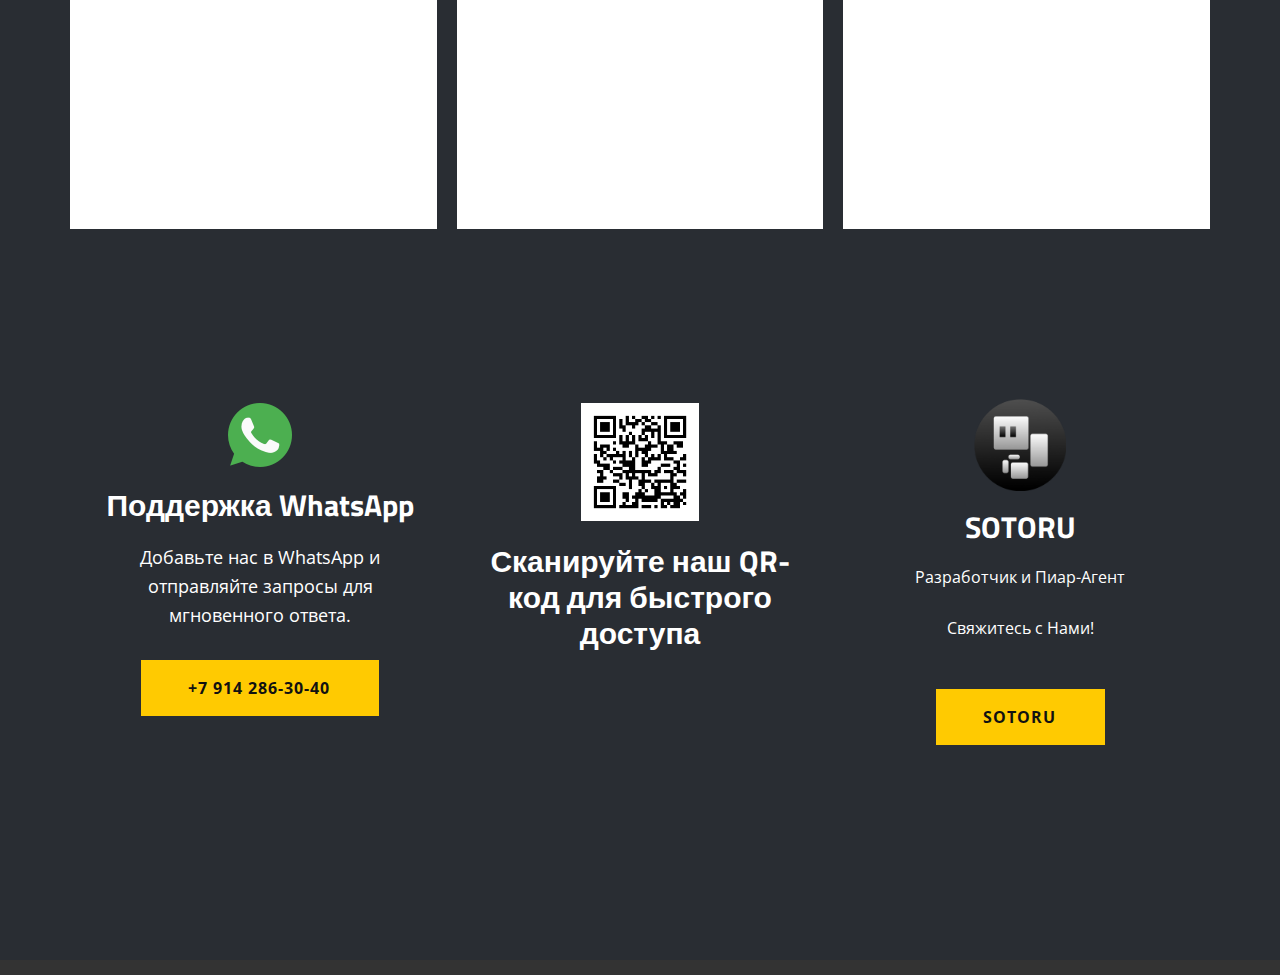
==== commit 004cda2e: "Add files via upload" ====
--- a/index.html
+++ b/index.html
@@ -393,8 +393,8 @@
       
       
     </section>
-    <section class="u-clearfix u-container-align-center u-palette-5-dark-3 u-section-10" id="carousel_42f5">
-      <div class="u-clearfix u-sheet u-valign-middle-lg u-valign-middle-md u-valign-middle-sm u-valign-middle-xl u-sheet-1">
+    <section class="u-clearfix u-container-align-center u-palette-5-dark-3 u-section-10" id="sec-c7ae">
+      <div class="u-clearfix u-sheet u-valign-middle-lg u-valign-middle-md u-valign-middle-sm u-sheet-1">
         <div class="data-layout-selected u-clearfix u-expanded-width u-layout-wrap u-layout-wrap-1">
           <div class="u-gutter-0 u-layout">
             <div class="u-layout-row">
@@ -408,20 +408,20 @@
               </div>
               <div class="u-container-style u-layout-cell u-shape-rectangle u-size-20 u-size-20-md u-layout-cell-2">
                 <div class="u-container-layout u-valign-top-lg u-valign-top-md u-valign-top-sm u-container-layout-2">
-                  <span class="u-align-center u-file-icon u-icon u-icon-2"><img src="images/Frame14255.png" alt=""></span>
-                  <h4 class="u-align-center u-text u-text-3">SOTORU</h4>
-                  <p class="u-align-center u-text u-text-4">Наш Разработчик и Пиар-Агент<br>
-                    <br>Свяжитесь с нами!
+                  <span class="u-align-center u-file-icon u-icon u-icon-2"><img src="images/qr-code.gif" alt=""></span>
+                  <h4 class="u-align-center u-text u-text-3"> Сканируйте наш QR- код для быстрого доступа</h4>
+                </div>
+              </div>
+              <div class="u-align-center u-container-align-center u-container-style u-layout-cell u-size-20 u-size-20-md u-layout-cell-3">
+                <div class="u-container-layout u-valign-top-lg u-valign-top-md u-valign-top-sm u-valign-top-xs u-container-layout-3">
+                  <span class="u-align-center u-file-icon u-icon u-icon-3"><img src="images/Frame14255.png" alt=""></span>
+                  <h4 class="u-align-center u-text u-text-4">SOTORU</h4>
+                  <p class="u-align-center u-text u-text-default-lg u-text-default-md u-text-default-xl u-text-5">Разработчик и Пиар-Агент<br>
+                    <br>Свяжитесь с Нами! 
                   </p>
                   <a href="https://t.me/sotoru_profile" class="u-active-palette-3-light-1 u-btn u-button-style u-custom u-hover-palette-3-light-1 u-palette-3-base u-btn-2" data-animation-name="" data-animation-duration="0" data-animation-delay="0" data-animation-direction="">sOTORU </a>
                 </div>
               </div>
-              <div class="u-align-center u-container-style u-layout-cell u-size-20 u-size-20-md u-layout-cell-3">
-                <div class="u-container-layout u-valign-top-lg u-valign-top-md u-valign-top-sm u-valign-top-xl u-container-layout-3">
-                  <span class="u-align-center u-file-icon u-icon u-icon-3"><img src="images/qr-code.gif" alt=""></span>
-                  <h4 class="u-align-center u-text u-text-5"> Сканируйте наш QR- код для быстрого доступа</h4>
-                </div>
-              </div>
             </div>
           </div>
         </div>
@@ -431,13 +431,6 @@
     
     
     <footer class="u-align-center u-clearfix u-container-align-center u-footer u-grey-80 u-footer" id="sec-d364"><div class="u-clearfix u-sheet u-sheet-1"></div></footer>
-    <section class="u-backlink u-clearfix u-grey-80">
-      <p class="u-text">
-        <span>This site was created with the </span>
-        <a class="u-link" href="https://nicepage.com/" target="_blank" rel="nofollow">
-          <span>Nicepage</span>
-        </a>
-      </p>
-    </section>
+
   
 </body></html>--- a/index.css
+++ b/index.css
@@ -162,6 +162,10 @@
     padding-left: 10px;
     padding-right: 10px;
   }
+
+  .u-section-1 .u-text-2 {
+    font-size: 1.1111111111111112rem;
+  }
 }
 
 @media (max-width: 575px) {
@@ -1683,6 +1687,10 @@
     padding-left: 10px;
   }
 
+  .u-section-6 .u-text-2 {
+    font-size: 1.1111111111111112rem;
+  }
+
   .u-section-6 .u-image-1 {
     min-height: 510px;
   }
@@ -3100,7 +3108,7 @@
 }
 
 .u-section-10 .u-sheet-1 {
-  min-height: 537px;
+  min-height: 647px;
 }
 
 .u-section-10 .u-layout-wrap-1 {
@@ -3150,20 +3158,39 @@
 }
 
 .u-section-10 .u-icon-2 {
-  width: 82px;
-  height: 82px;
-  margin: 21px auto 0;
+  width: 118px;
+  height: 118px;
+  margin: 30px auto 0;
   padding: 0;
 }
 
 .u-section-10 .u-text-3 {
   font-weight: 700;
-  margin: 11px 30px 0;
+  margin: 22px 30px 0;
+}
+
+.u-section-10 .u-layout-cell-3 {
+  min-height: 417px;
+}
+
+.u-section-10 .u-container-layout-3 {
+  padding: 4px 30px 0;
+}
+
+.u-section-10 .u-icon-3 {
+  width: 92px;
+  height: 92px;
+  margin: 22px auto 0;
+  padding: 0;
 }
 
 .u-section-10 .u-text-4 {
-  font-size: 1.125rem;
-  margin: 20px 30px 0;
+  font-weight: 700;
+  margin: 18px 0 0;
+}
+
+.u-section-10 .u-text-5 {
+  margin: 20px auto 0;
 }
 
 .u-section-10 .u-btn-2 {
@@ -3171,28 +3198,8 @@
   letter-spacing: 1px;
   background-image: none;
   font-weight: 700;
-  margin: 31px auto 0;
+  margin: 47px auto 0;
   padding: 17px 49px 17px 47px;
-}
-
-.u-section-10 .u-layout-cell-3 {
-  min-height: 417px;
-}
-
-.u-section-10 .u-container-layout-3 {
-  padding: 30px;
-}
-
-.u-section-10 .u-icon-3 {
-  width: 118px;
-  height: 118px;
-  margin: 0 auto;
-  padding: 0;
-}
-
-.u-section-10 .u-text-5 {
-  font-weight: 700;
-  margin: 7px 0 0;
 }
 
 @media (max-width: 1199px) {
@@ -3223,11 +3230,6 @@
     margin-right: 0;
   }
 
-  .u-section-10 .u-text-4 {
-    margin-left: 0;
-    margin-right: 0;
-  }
-
   .u-section-10 .u-layout-cell-3 {
     min-height: 344px;
   }
@@ -3246,14 +3248,6 @@
     min-height: 314px;
   }
 
-  .u-section-10 .u-text-3 {
-    width: auto;
-  }
-
-  .u-section-10 .u-text-4 {
-    width: auto;
-  }
-
   .u-section-10 .u-layout-cell-3 {
     min-height: 100px;
   }
@@ -3305,15 +3299,8 @@
     min-height: 396px;
   }
 
-  .u-section-10 .u-icon-2 {
-    margin-top: 20px;
-  }
-
-  .u-section-10 .u-text-3 {
-    margin-top: 12px;
-  }
-
-  .u-section-10 .u-icon-3 {
-    margin-top: 153px;
+  .u-section-10 .u-container-layout-3 {
+    padding-left: 0;
+    padding-right: 0;
   }
 }